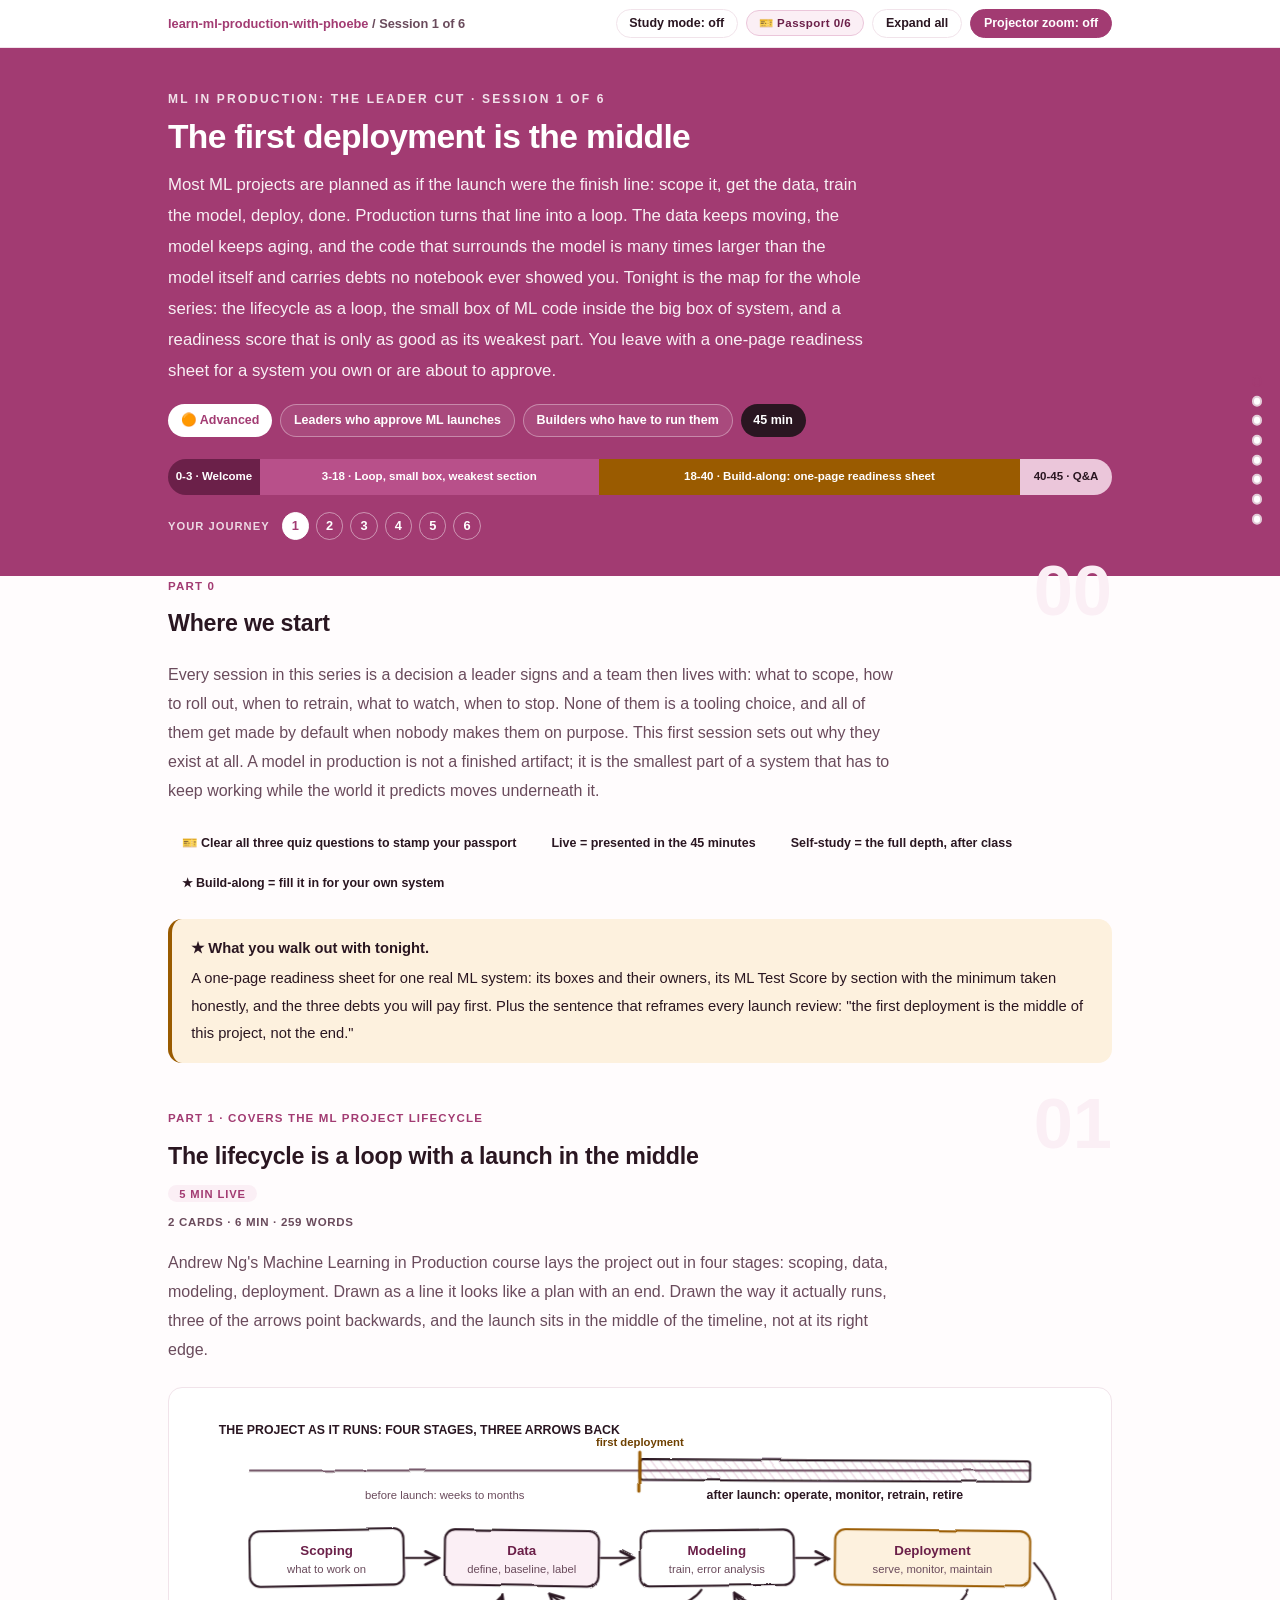
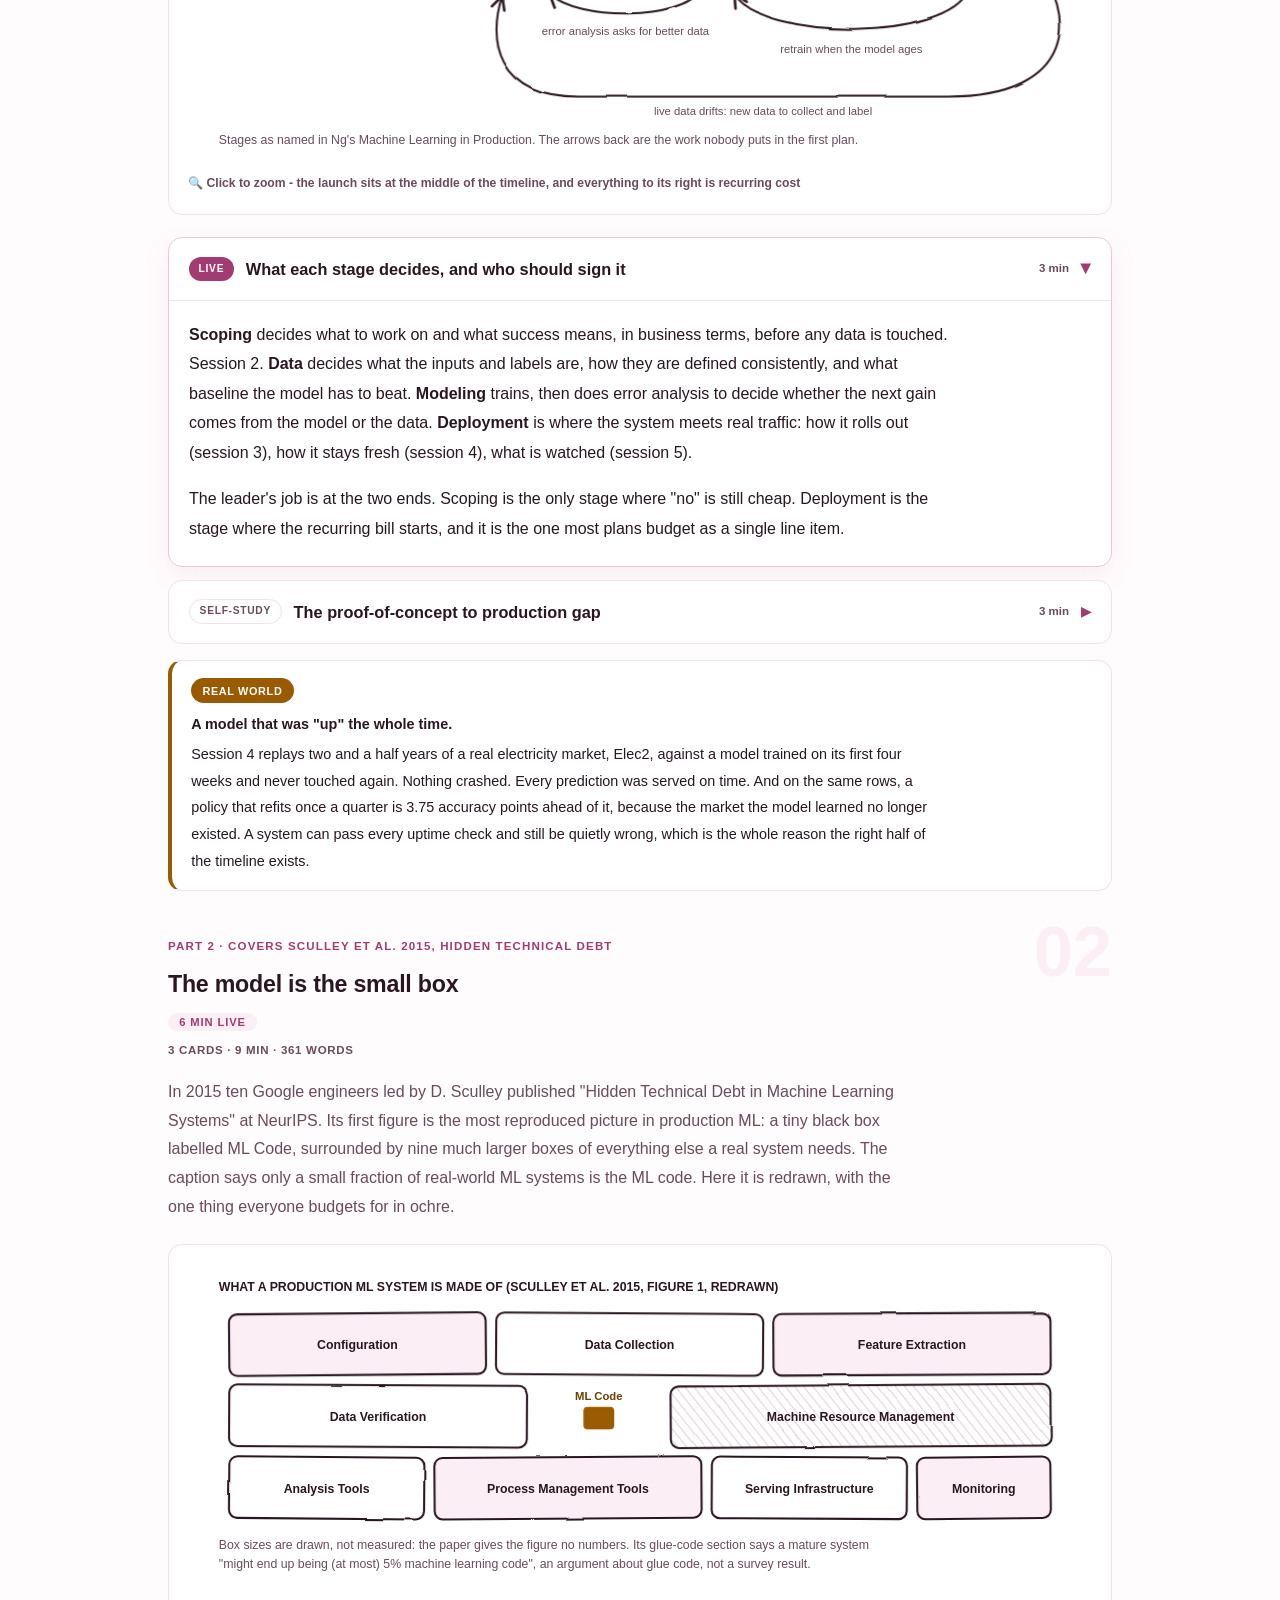
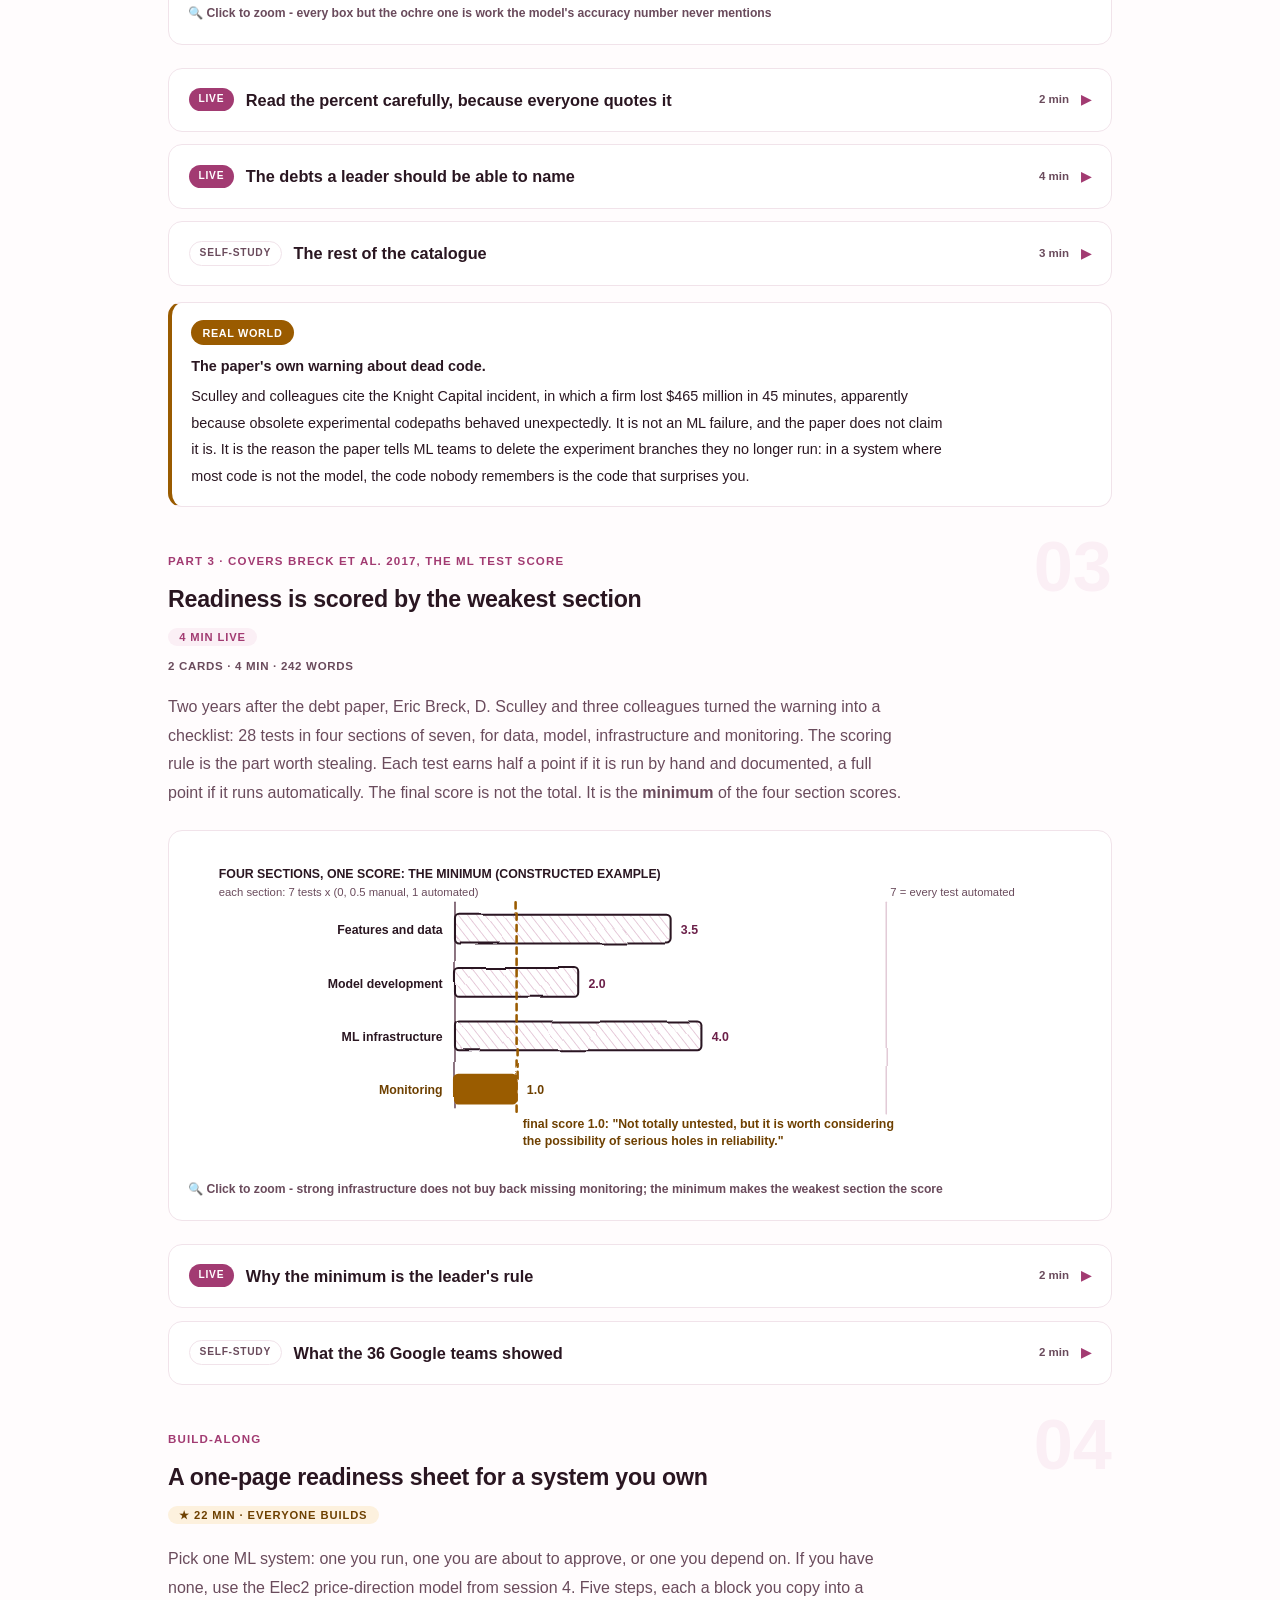
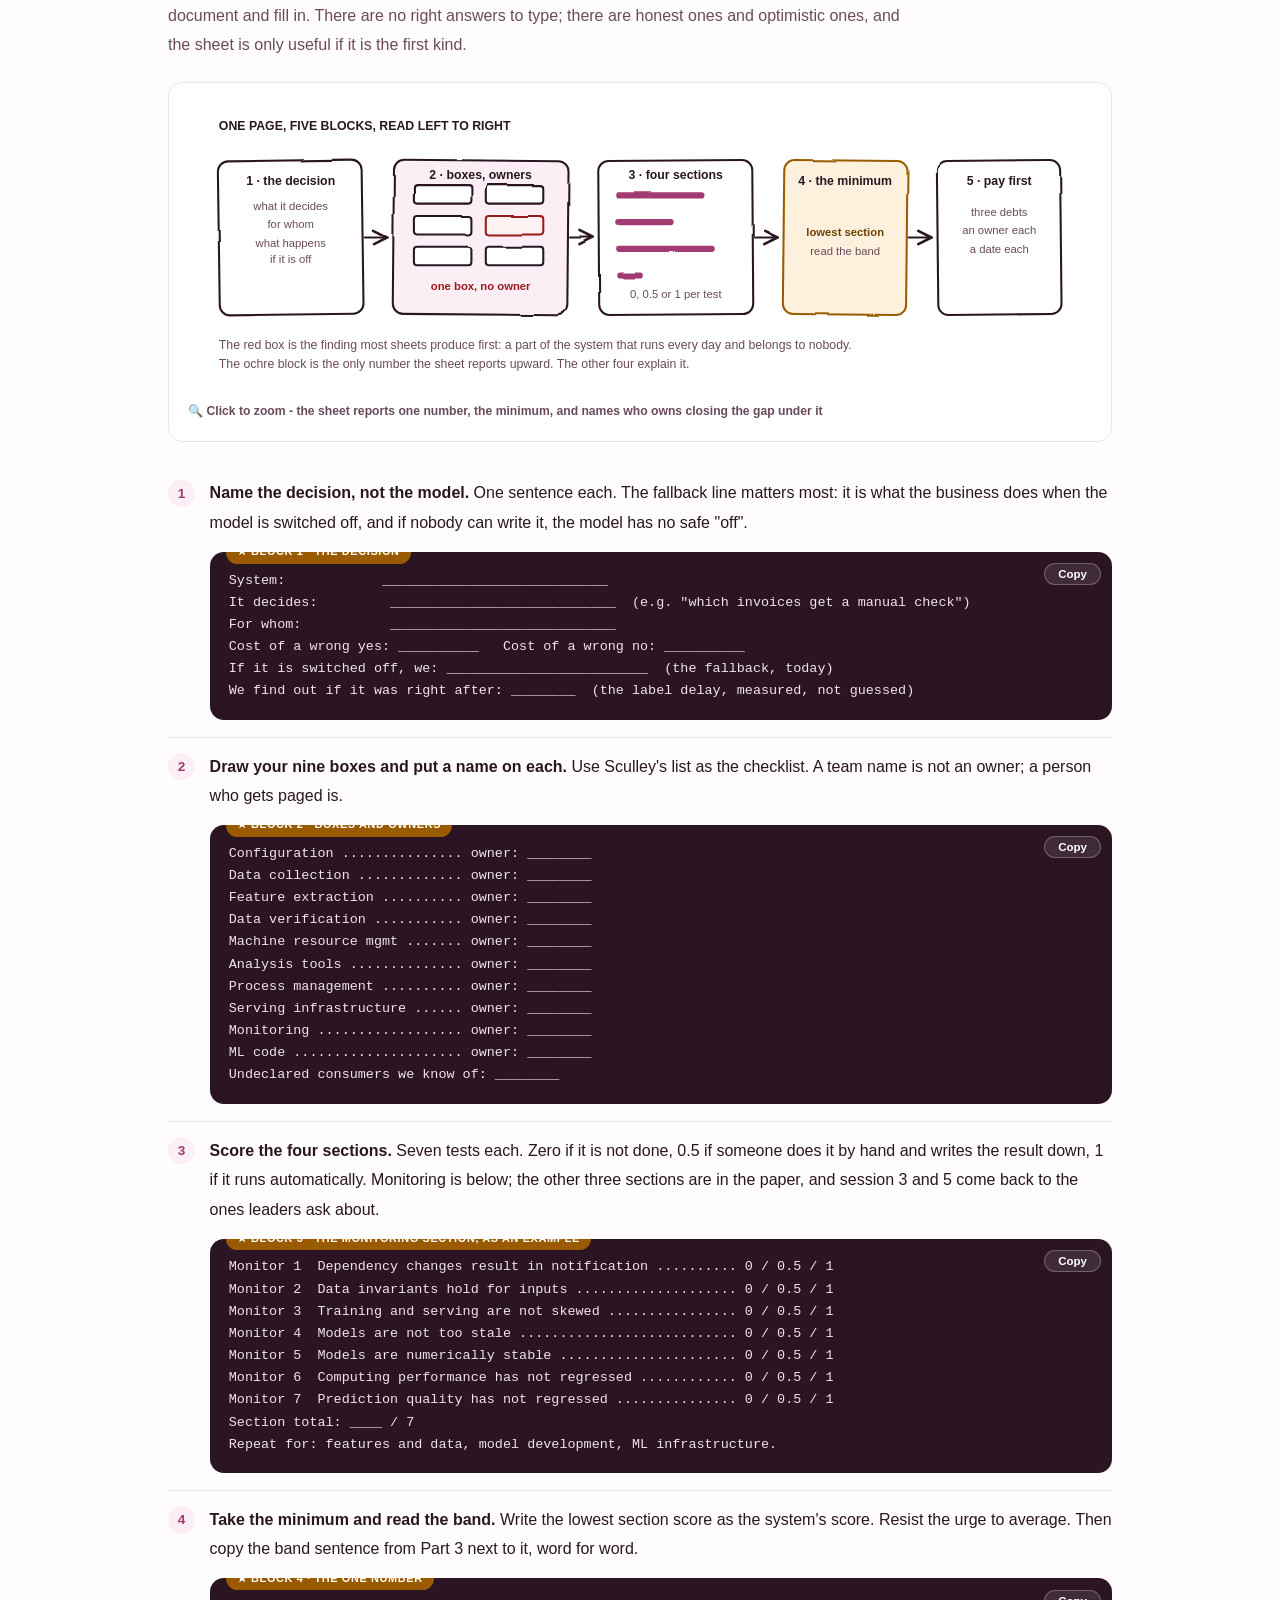
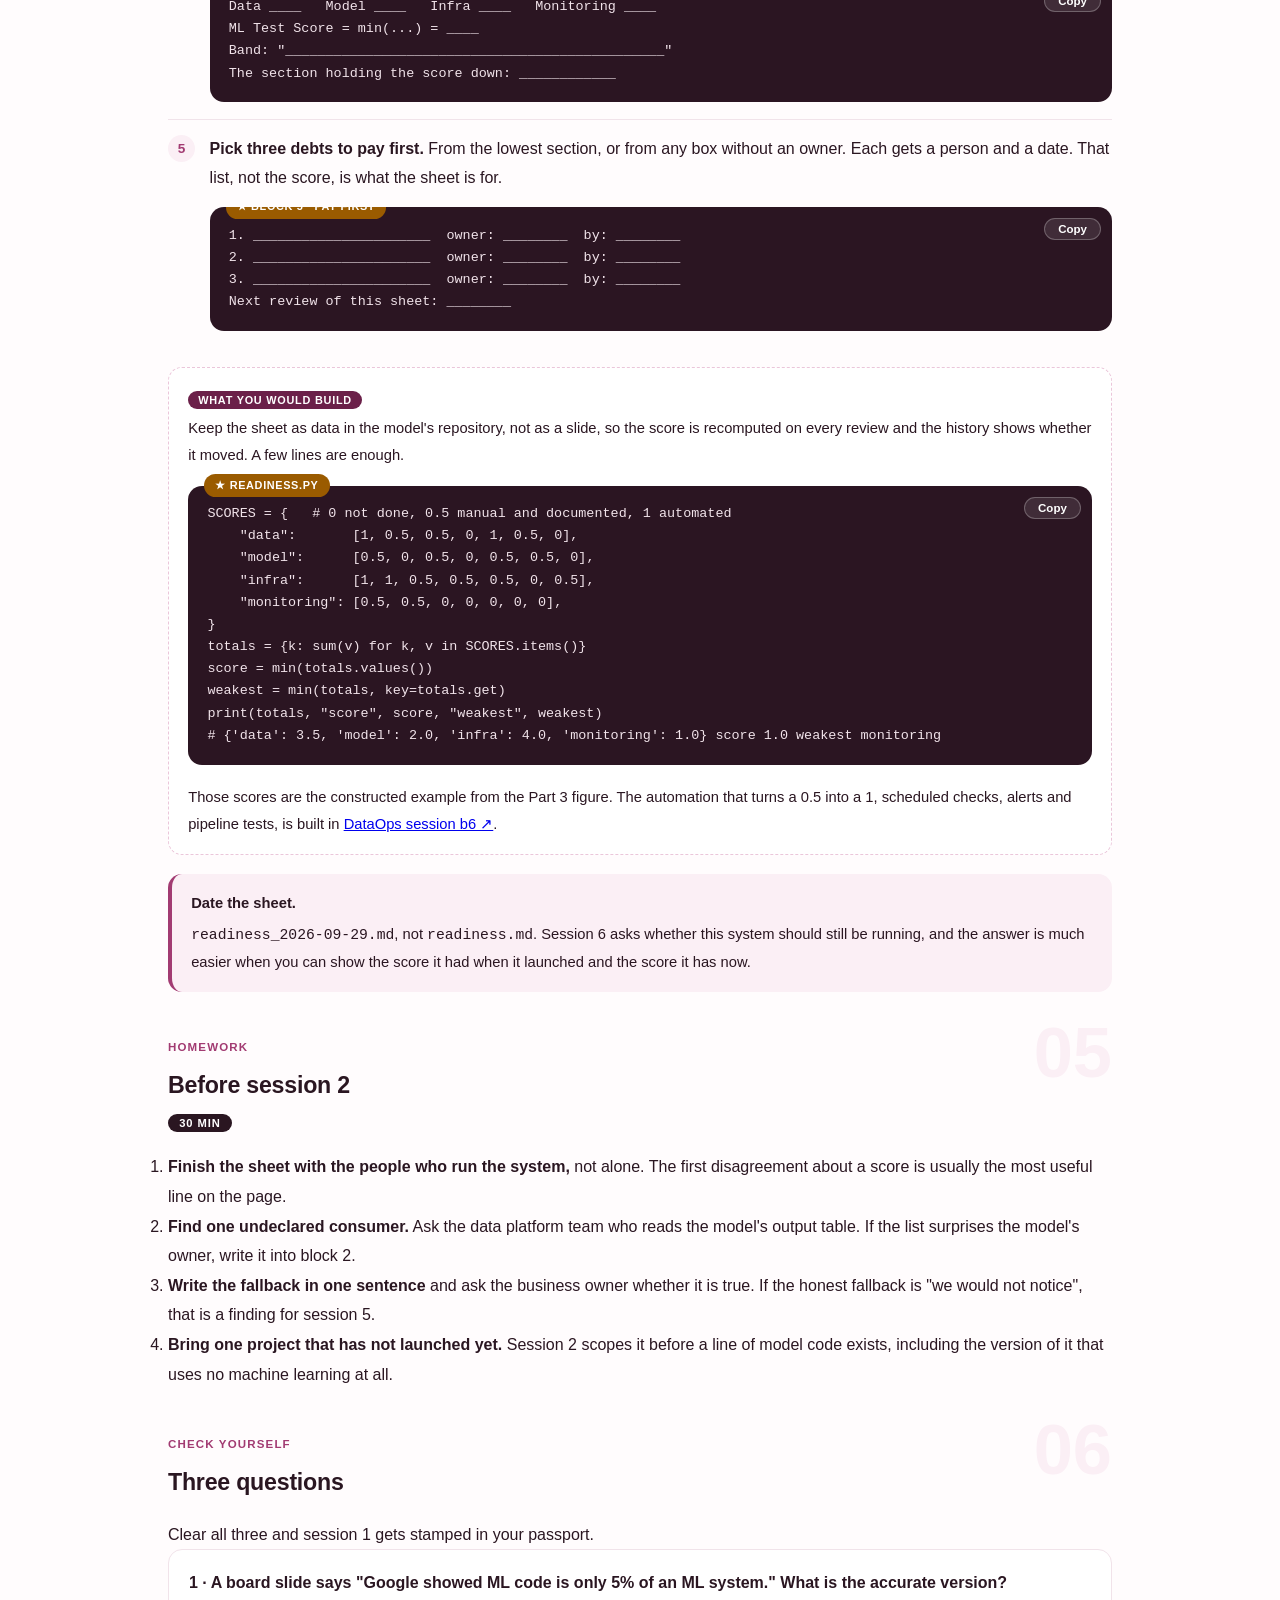
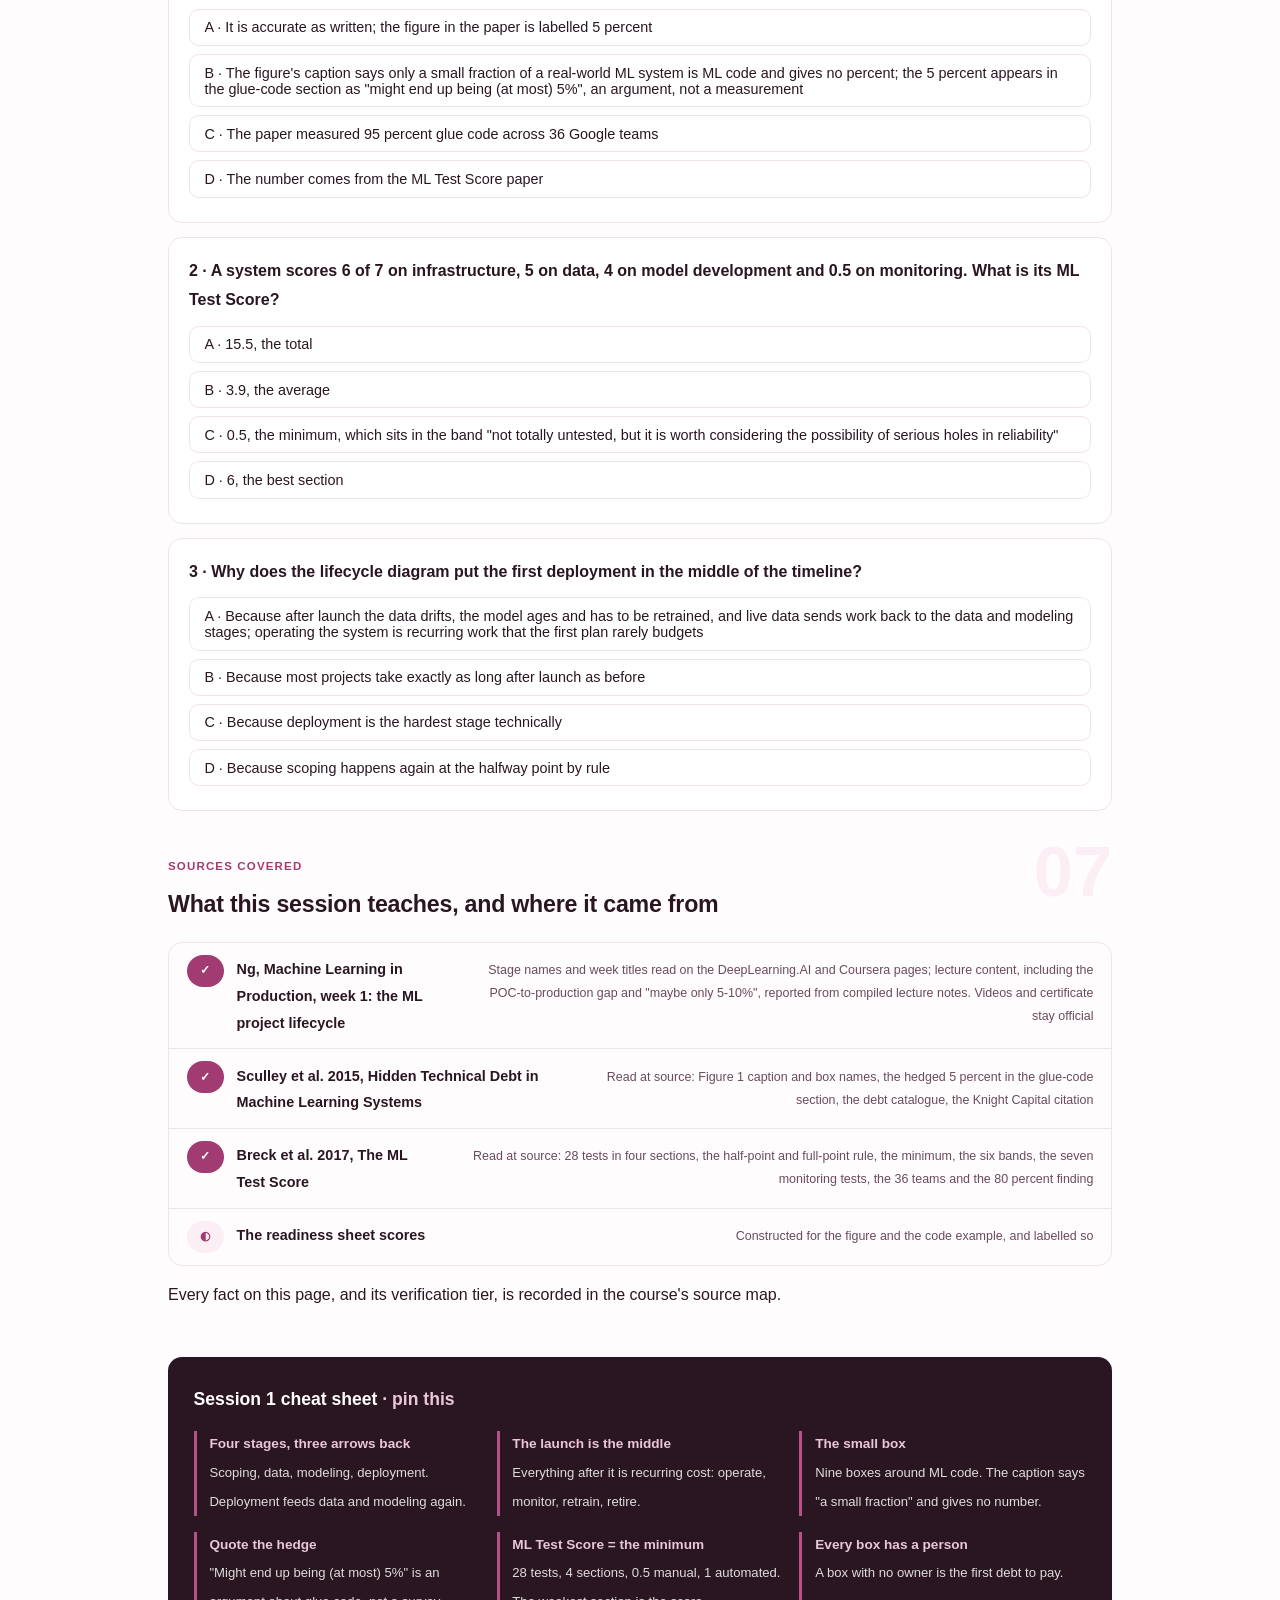
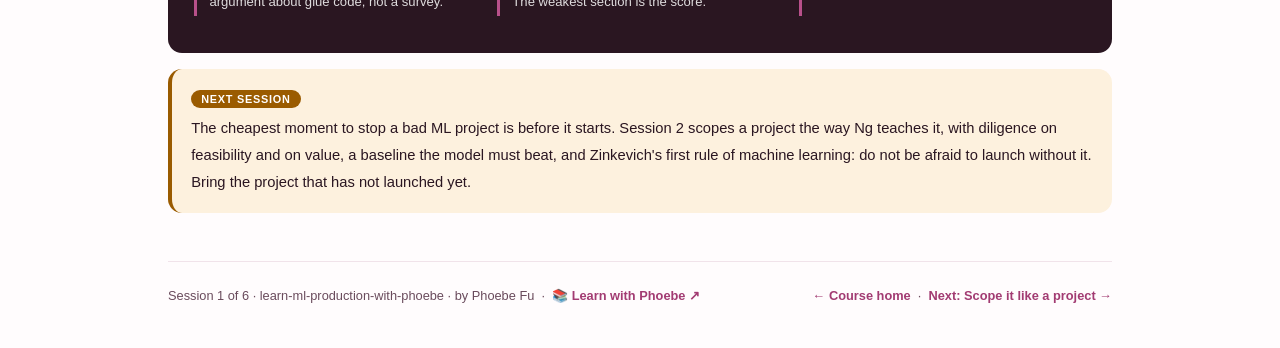
==== courses/01-the-first-deployment-is-the-middle.html @ e7d4f8b8 "ML in Production: The Leader Cut - six sessions and a real retrain-policy bench The decisions of tak" ====
<!DOCTYPE html>
<html lang="en">
<head>
<meta charset="UTF-8">
<meta name="viewport" content="width=device-width, initial-scale=1.0">
<!-- social:start -->
<meta name="description" content="Session 1 of 6. The ML project lifecycle as a loop, the small box of ML code inside a production system, and the ML Test Score that grades readiness by its weakest section. A one-page readiness sheet for a system you own.">
<meta property="og:type" content="article">
<meta property="og:site_name" content="Learn with Phoebe">
<meta property="og:title" content="The first deployment is the middle - learn ml production with phoebe">
<meta property="og:description" content="Session 1 of 6. Shipping the model is where the expensive part starts. The lifecycle loop, the hidden technical debt around the small box, and a readiness score that takes the minimum.">
<meta property="og:url" content="https://phoebefu6.github.io/learn-ml-production-with-phoebe/courses/01-the-first-deployment-is-the-middle.html">
<meta property="og:image" content="https://phoebefu6.github.io/learn-ml-production-with-phoebe/assets/og-cover.png">
<meta property="og:image:width" content="1200">
<meta property="og:image:height" content="630">
<meta name="twitter:card" content="summary_large_image">
<meta name="twitter:title" content="The first deployment is the middle - learn ml production with phoebe">
<meta name="twitter:description" content="Session 1 of 6. The lifecycle loop, the small box, and readiness scored by the weakest section.">
<meta name="twitter:image" content="https://phoebefu6.github.io/learn-ml-production-with-phoebe/assets/og-cover.png">
<!-- social:end -->
<title>Session 1 · The first deployment is the middle - learn ml production with phoebe</title>
<link rel="stylesheet" href="../assets/style.css?v=3">
</head>
<body>

<div class="toolbar">
  <div class="wrap">
    <span class="crumb"><a href="../index.html">learn-ml-production-with-phoebe</a> / Session 1 of 6</span>
    <button class="btn" id="toggle-all" type="button">Expand all</button>
    <button class="btn primary" id="zoom-toggle" type="button">Projector zoom: off</button>
  </div>
</div>

<header class="masthead">
  <div class="wrap">
    <div class="eyebrow">ML in Production: The Leader Cut · Session 1 of 6</div>
    <h1>The first deployment is <span class="accent">the middle</span></h1>
    <p class="sub">Most ML projects are planned as if the launch were the finish line: scope it, get the data, train the model, deploy, done. Production turns that line into a loop. The data keeps moving, the model keeps aging, and the code that surrounds the model is many times larger than the model itself and carries debts no notebook ever showed you. Tonight is the map for the whole series: the lifecycle as a loop, the small box of ML code inside the big box of system, and a readiness score that is only as good as its weakest part. You leave with a one-page readiness sheet for a system you own or are about to approve.</p>
    <div class="chip-row">
      <span class="chip level">🟠 Advanced</span>
      <span class="chip audience">Leaders who approve ML launches</span>
      <span class="chip audience">Builders who have to run them</span>
      <span class="chip time">45 min</span>
    </div>
    <div class="agenda">
      <span class="a1" style="flex:1">0-3 · Welcome</span>
      <span class="a2" style="flex:4">3-18 · Loop, small box, weakest section</span>
      <span class="a3" style="flex:5">18-40 · Build-along: one-page readiness sheet</span>
      <span class="a4" style="flex:1">40-45 · Q&amp;A</span>
    </div>
  </div>
</header>

<main class="wrap">

  <section class="section" id="intro">
    <div class="section-kicker">
      <span class="klabel">Part 0</span>
      <h2>Where we start</h2>
    </div>
    <p class="lede">Every session in this series is a decision a leader signs and a team then lives with: what to scope, how to roll out, when to retrain, what to watch, when to stop. None of them is a tooling choice, and all of them get made by default when nobody makes them on purpose. This first session sets out why they exist at all. A model in production is not a finished artifact; it is the smallest part of a system that has to keep working while the world it predicts moves underneath it.</p>

    <div class="legend">
      <span class="pill">🎫 Clear all three quiz questions to stamp your passport</span>
      <span class="pill">Live = presented in the 45 minutes</span>
      <span class="pill">Self-study = the full depth, after class</span>
      <span class="pill">★ Build-along = fill it in for your own system</span>
    </div>

    <div class="callout win">
      <p><strong>★ What you walk out with tonight.</strong> A one-page readiness sheet for one real ML system: its boxes and their owners, its ML Test Score by section with the minimum taken honestly, and the three debts you will pay first. Plus the sentence that reframes every launch review: "the first deployment is the middle of this project, not the end."</p>
    </div>
  </section>

  <section class="section" id="part-1">
    <div class="section-kicker">
      <span class="klabel">Part 1 · covers the ML project lifecycle</span>
      <h2>The lifecycle is a loop with a launch in the middle</h2>
      <span class="tag concept">5 min live</span>
    </div>
    <p class="lede">Andrew Ng's Machine Learning in Production course lays the project out in four stages: scoping, data, modeling, deployment. Drawn as a line it looks like a plan with an end. Drawn the way it actually runs, three of the arrows point backwards, and the launch sits in the middle of the timeline, not at its right edge.</p>

    <figure class="zoomable">
      <svg viewBox="0 0 880 346" xmlns="http://www.w3.org/2000/svg" role="img" aria-label="The four lifecycle stages, scoping, data, modeling and deployment, in a row with forward arrows. Three arrows loop backwards: modeling back to data when error analysis asks for more or better data, deployment back to data when the live data drifts, deployment back to modeling when the model has to be retrained. Above, a timeline with the first deployment marked in the middle and the hatched stretch after it labelled operate, monitor, retrain, retire.">
        <defs>
          <filter id="s1aSk" x="-3%" y="-3%" width="106%" height="106%"><feTurbulence type="fractalNoise" baseFrequency="0.02" numOctaves="2" seed="11" result="n"/><feDisplacementMap in="SourceGraphic" in2="n" scale="2.4" xChannelSelector="R" yChannelSelector="G"/></filter>
          <pattern id="s1aHc" patternUnits="userSpaceOnUse" width="7" height="7" patternTransform="rotate(-38)"><line x1="0" y1="0" x2="0" y2="7" stroke="#A23B72" stroke-width="1" opacity=".5"/></pattern>
          <marker id="s1aAr" viewBox="0 0 10 10" refX="9" refY="5" markerWidth="8" markerHeight="8" orient="auto"><path d="M1 1 L9 5 L1 9" fill="none" stroke="#2A1621" stroke-width="1.6" stroke-linecap="round"/></marker>
        </defs>
        <style>
          .s1aH { font: 800 12px Inter, sans-serif; fill: #2A1621; }
          .s1aL { font: 600 12px Inter, sans-serif; fill: #2A1621; }
          .s1aS { font: 400 11px Inter, sans-serif; fill: #6A4B5C; }
          .s1aB { font: 800 11px Inter, sans-serif; fill: #6E4000; }
          .s1aV { font: 800 13px Inter, sans-serif; fill: #6B2049; }
          .s1aN { font: 400 12px Inter, sans-serif; fill: #6A4B5C; }
        </style>

        <text class="s1aH" x="30" y="26">THE PROJECT AS IT RUNS: FOUR STAGES, THREE ARROWS BACK</text>

        <g filter="url(#s1aSk)" fill="none" stroke="#2A1621" stroke-width="2" stroke-linecap="round" stroke-linejoin="round">
          <!-- timeline -->
          <path d="M60 62 L820 62" stroke="#6A4B5C"/>
          <rect x="440" y="52" width="380" height="20" rx="3" transform="rotate(0.3 630 62)" fill="url(#s1aHc)"/>
          <path d="M440 44 L440 82" stroke="#9A5B00" stroke-width="3"/>
          <!-- stages -->
          <rect x="60" y="120" width="150" height="54" rx="10" transform="rotate(-1 135 147)" fill="#FFFFFF"/>
          <rect x="250" y="120" width="150" height="54" rx="10" transform="rotate(0.8 325 147)" fill="#FBEFF5"/>
          <rect x="440" y="120" width="150" height="54" rx="10" transform="rotate(-0.6 515 147)" fill="#FFFFFF"/>
          <rect x="630" y="120" width="190" height="54" rx="10" transform="rotate(0.7 725 147)" fill="#FDF1DE" stroke="#9A5B00"/>
          <!-- forward -->
          <path d="M212 147 L244 147" marker-end="url(#s1aAr)"/>
          <path d="M402 147 L434 147" marker-end="url(#s1aAr)"/>
          <path d="M592 147 L624 147" marker-end="url(#s1aAr)"/>
          <!-- back loops -->
          <path d="M500 178 C480 208 380 208 352 182" marker-end="url(#s1aAr)"/>
          <path d="M760 178 C740 228 560 228 532 182" marker-end="url(#s1aAr)"/>
          <path d="M824 152 C866 200 866 282 740 282 L380 282 C300 282 292 226 306 184" marker-end="url(#s1aAr)"/>
        </g>

        <text class="s1aB" x="440" y="38" text-anchor="middle">first deployment</text>
        <text class="s1aS" x="250" y="90" text-anchor="middle">before launch: weeks to months</text>
        <text class="s1aL" x="630" y="90" text-anchor="middle">after launch: operate, monitor, retrain, retire</text>

        <text class="s1aV" x="135" y="144" text-anchor="middle">Scoping</text>
        <text class="s1aS" x="135" y="162" text-anchor="middle">what to work on</text>
        <text class="s1aV" x="325" y="144" text-anchor="middle">Data</text>
        <text class="s1aS" x="325" y="162" text-anchor="middle">define, baseline, label</text>
        <text class="s1aV" x="515" y="144" text-anchor="middle">Modeling</text>
        <text class="s1aS" x="515" y="162" text-anchor="middle">train, error analysis</text>
        <text class="s1aV" x="725" y="144" text-anchor="middle">Deployment</text>
        <text class="s1aS" x="725" y="162" text-anchor="middle">serve, monitor, maintain</text>

        <text class="s1aS" x="426" y="222" text-anchor="middle">error analysis asks for better data</text>
        <text class="s1aS" x="646" y="240" text-anchor="middle">retrain when the model ages</text>
        <text class="s1aS" x="560" y="300" text-anchor="middle">live data drifts: new data to collect and label</text>

        <text class="s1aN" x="30" y="328">Stages as named in Ng's Machine Learning in Production. The arrows back are the work nobody puts in the first plan.</text>
      </svg>
      <figcaption>🔍 Click to zoom - the launch sits at the middle of the timeline, and everything to its right is recurring cost</figcaption>
    </figure>

    <details class="card" open>
      <summary><span class="mode live">Live</span>What each stage decides, and who should sign it<span class="mini">3 min</span><span class="caret">▶</span></summary>
      <div class="body">
        <p><strong>Scoping</strong> decides what to work on and what success means, in business terms, before any data is touched. Session 2. <strong>Data</strong> decides what the inputs and labels are, how they are defined consistently, and what baseline the model has to beat. <strong>Modeling</strong> trains, then does error analysis to decide whether the next gain comes from the model or the data. <strong>Deployment</strong> is where the system meets real traffic: how it rolls out (session 3), how it stays fresh (session 4), what is watched (session 5).</p>
        <p>The leader's job is at the two ends. Scoping is the only stage where "no" is still cheap. Deployment is the stage where the recurring bill starts, and it is the one most plans budget as a single line item.</p>
      </div>
    </details>

    <details class="card">
      <summary><span class="mode self">Self-study</span>The proof-of-concept to production gap<span class="mini">3 min</span><span class="caret">▶</span></summary>
      <div class="body">
        <p>Ng's lectures name the distance between "it works in the notebook" and "it works for customers" the proof of concept to production gap (reported, from compiled lecture notes; the official notes sit behind the course login). The same lectures say that in many projects maybe only 5 to 10 percent of the work is the machine learning code itself. Treat that as a practitioner's estimate, not a measurement: it is a different figure from the one in Part 2, and neither paper nor lecture measured it.</p>
        <p>What closes the gap is not a better model. It is the work the next five sessions are about: a scoped problem with a baseline, a rollout that can be reversed, a retrain policy somebody chose, monitoring wired to actions, and a standing willingness to switch it off.</p>
      </div>
    </details>

    <div class="callout example">
      <span class="ex-pill">Real world</span>
      <p><strong>A model that was "up" the whole time.</strong> Session 4 replays two and a half years of a real electricity market, Elec2, against a model trained on its first four weeks and never touched again. Nothing crashed. Every prediction was served on time. And on the same rows, a policy that refits once a quarter is 3.75 accuracy points ahead of it, because the market the model learned no longer existed. A system can pass every uptime check and still be quietly wrong, which is the whole reason the right half of the timeline exists.</p>
    </div>
  </section>

  <section class="section" id="part-2">
    <div class="section-kicker">
      <span class="klabel">Part 2 · covers Sculley et al. 2015, hidden technical debt</span>
      <h2>The model is the small box</h2>
      <span class="tag concept">6 min live</span>
    </div>
    <p class="lede">In 2015 ten Google engineers led by D. Sculley published "Hidden Technical Debt in Machine Learning Systems" at NeurIPS. Its first figure is the most reproduced picture in production ML: a tiny black box labelled ML Code, surrounded by nine much larger boxes of everything else a real system needs. The caption says only a small fraction of real-world ML systems is the ML code. Here it is redrawn, with the one thing everyone budgets for in ochre.</p>

    <figure class="zoomable">
      <svg viewBox="0 0 880 320" xmlns="http://www.w3.org/2000/svg" role="img" aria-label="Sculley et al. 2015 Figure 1 redrawn: nine large boxes, configuration, data collection, feature extraction, data verification, machine resource management, analysis tools, process management tools, serving infrastructure and monitoring, surround one tiny box labelled ML code.">
        <defs>
          <filter id="s1bSk" x="-3%" y="-3%" width="106%" height="106%"><feTurbulence type="fractalNoise" baseFrequency="0.02" numOctaves="2" seed="17" result="n"/><feDisplacementMap in="SourceGraphic" in2="n" scale="2.4" xChannelSelector="R" yChannelSelector="G"/></filter>
          <pattern id="s1bHc" patternUnits="userSpaceOnUse" width="7" height="7" patternTransform="rotate(-38)"><line x1="0" y1="0" x2="0" y2="7" stroke="#A23B72" stroke-width="1" opacity=".5"/></pattern>
        </defs>
        <style>
          .s1bH { font: 800 12px Inter, sans-serif; fill: #2A1621; }
          .s1bL { font: 600 12px Inter, sans-serif; fill: #2A1621; }
          .s1bS { font: 400 11px Inter, sans-serif; fill: #6A4B5C; }
          .s1bB { font: 800 11px Inter, sans-serif; fill: #6E4000; }
          .s1bN { font: 400 12px Inter, sans-serif; fill: #6A4B5C; }
        </style>

        <text class="s1bH" x="30" y="26">WHAT A PRODUCTION ML SYSTEM IS MADE OF (SCULLEY ET AL. 2015, FIGURE 1, REDRAWN)</text>

        <g filter="url(#s1bSk)" fill="none" stroke="#2A1621" stroke-width="2" stroke-linecap="round" stroke-linejoin="round">
          <rect x="40" y="48" width="250" height="60" rx="8" transform="rotate(-0.5 165 78)" fill="#FBEFF5"/>
          <rect x="300" y="48" width="260" height="60" rx="8" transform="rotate(0.4 430 78)" fill="#FFFFFF"/>
          <rect x="570" y="48" width="270" height="60" rx="8" transform="rotate(-0.3 705 78)" fill="#FBEFF5"/>
          <rect x="40" y="118" width="290" height="60" rx="8" transform="rotate(0.3 185 148)" fill="#FFFFFF"/>
          <rect x="386" y="140" width="28" height="20" rx="3" fill="#9A5B00" stroke="#9A5B00"/>
          <rect x="470" y="118" width="370" height="60" rx="8" transform="rotate(-0.4 655 148)" fill="url(#s1bHc)"/>
          <rect x="40" y="188" width="190" height="60" rx="8" transform="rotate(0.5 135 218)" fill="#FFFFFF"/>
          <rect x="240" y="188" width="260" height="60" rx="8" transform="rotate(-0.4 370 218)" fill="#FBEFF5"/>
          <rect x="510" y="188" width="190" height="60" rx="8" transform="rotate(0.3 605 218)" fill="#FFFFFF"/>
          <rect x="710" y="188" width="130" height="60" rx="8" transform="rotate(-0.6 775 218)" fill="#FBEFF5"/>
        </g>

        <text class="s1bL" x="165" y="83" text-anchor="middle">Configuration</text>
        <text class="s1bL" x="430" y="83" text-anchor="middle">Data Collection</text>
        <text class="s1bL" x="705" y="83" text-anchor="middle">Feature Extraction</text>
        <text class="s1bL" x="185" y="153" text-anchor="middle">Data Verification</text>
        <text class="s1bB" x="400" y="132" text-anchor="middle">ML Code</text>
        <text class="s1bL" x="655" y="153" text-anchor="middle">Machine Resource Management</text>
        <text class="s1bL" x="135" y="223" text-anchor="middle">Analysis Tools</text>
        <text class="s1bL" x="370" y="223" text-anchor="middle">Process Management Tools</text>
        <text class="s1bL" x="605" y="223" text-anchor="middle">Serving Infrastructure</text>
        <text class="s1bL" x="775" y="223" text-anchor="middle">Monitoring</text>

        <text class="s1bN" x="30" y="278">Box sizes are drawn, not measured: the paper gives the figure no numbers. Its glue-code section says a mature system</text>
        <text class="s1bN" x="30" y="296">"might end up being (at most) 5% machine learning code", an argument about glue code, not a survey result.</text>
      </svg>
      <figcaption>🔍 Click to zoom - every box but the ochre one is work the model's accuracy number never mentions</figcaption>
    </figure>

    <details class="card">
      <summary><span class="mode live">Live</span>Read the percent carefully, because everyone quotes it<span class="mini">2 min</span><span class="caret">▶</span></summary>
      <div class="body">
        <p>The figure is often retold as "ML code is 5 percent of an ML system". The figure itself carries no percent. The number appears later, in the section on glue code, hedged: a mature system "might end up being (at most) 5% machine learning code and (at least) 95% glue code", written as an argument for building native solutions rather than wrapping general-purpose packages. Ng's lectures offer "maybe only 5-10%" as a separate estimate. Quote either with its hedge and its author, or quote the caption, which is the claim the paper actually makes: a small fraction.</p>
      </div>
    </details>

    <details class="card">
      <summary><span class="mode live">Live</span>The debts a leader should be able to name<span class="mini">4 min</span><span class="caret">▶</span></summary>
      <div class="body">
        <p>The paper's catalogue is long. Six of its debts show up in almost every production review, and each one is a decision, not a code smell.</p>
        <table class="clean">
          <tr><th>Debt</th><th>What it means</th><th>The decision it forces</th></tr>
          <tr><td>Entanglement, CACE</td><td>"Changing Anything Changes Everything": no input's effect is independent of the others</td><td>Every change, even one feature, is re-validated as a new model</td></tr>
          <tr><td>Undeclared consumers</td><td>Other systems silently use the model's output as their input</td><td>Who is allowed to read the output, and who is told when it changes</td></tr>
          <tr><td>Unstable data dependencies</td><td>An input signal changes behaviour over time, often owned by another team</td><td>Version the signals you depend on; give each an owner</td></tr>
          <tr><td>Feedback loops</td><td>The model influences the data it will later be trained on, directly or through the world</td><td>Session 5: what you hold out so the model cannot grade itself</td></tr>
          <tr><td>Glue code, pipeline jungles</td><td>Most of the code moves data in and out; joins and scrapes pile up</td><td>Budget the plumbing as the product, not overhead</td></tr>
          <tr><td>Changes in the external world</td><td>Fixed thresholds go stale; the world moves under the model</td><td>Sessions 4 and 5: retrain policy and monitoring you will act on</td></tr>
        </table>
      </div>
    </details>

    <details class="card">
      <summary><span class="mode self">Self-study</span>The rest of the catalogue<span class="mini">3 min</span><span class="caret">▶</span></summary>
      <div class="body">
        <p>Correction cascades (a model patched on top of another model, until improving the first breaks the second: the paper calls it an improvement deadlock). Underutilized data dependencies (legacy, bundled, epsilon and correlated features that add little and break often; the paper suggests leave-one-feature-out evaluations to find them). Dead experimental codepaths. Abstraction debt. Configuration debt ("the number of lines of configuration can far exceed the number of lines of the traditional code"). And four debts outside the code: data testing, reproducibility, process management and cultural debt.</p>
      </div>
    </details>

    <div class="callout example">
      <span class="ex-pill">Real world</span>
      <p><strong>The paper's own warning about dead code.</strong> Sculley and colleagues cite the Knight Capital incident, in which a firm lost $465 million in 45 minutes, apparently because obsolete experimental codepaths behaved unexpectedly. It is not an ML failure, and the paper does not claim it is. It is the reason the paper tells ML teams to delete the experiment branches they no longer run: in a system where most code is not the model, the code nobody remembers is the code that surprises you.</p>
    </div>
  </section>

  <section class="section" id="part-3">
    <div class="section-kicker">
      <span class="klabel">Part 3 · covers Breck et al. 2017, the ML Test Score</span>
      <h2>Readiness is scored by the weakest section</h2>
      <span class="tag concept">4 min live</span>
    </div>
    <p class="lede">Two years after the debt paper, Eric Breck, D. Sculley and three colleagues turned the warning into a checklist: 28 tests in four sections of seven, for data, model, infrastructure and monitoring. The scoring rule is the part worth stealing. Each test earns half a point if it is run by hand and documented, a full point if it runs automatically. The final score is not the total. It is the <strong>minimum</strong> of the four section scores.</p>

    <figure class="zoomable">
      <svg viewBox="0 0 880 310" xmlns="http://www.w3.org/2000/svg" role="img" aria-label="A constructed example of four ML Test Score section totals out of 7: data 3.5, model 2.0, infrastructure 4.0, monitoring 1.0. A dashed line at 1.0 marks the final score, the minimum, which falls in the band not totally untested, but serious holes in reliability are possible.">
        <defs>
          <filter id="s1cSk" x="-3%" y="-3%" width="106%" height="106%"><feTurbulence type="fractalNoise" baseFrequency="0.02" numOctaves="2" seed="23" result="n"/><feDisplacementMap in="SourceGraphic" in2="n" scale="2.4" xChannelSelector="R" yChannelSelector="G"/></filter>
          <pattern id="s1cHc" patternUnits="userSpaceOnUse" width="7" height="7" patternTransform="rotate(-38)"><line x1="0" y1="0" x2="0" y2="7" stroke="#A23B72" stroke-width="1" opacity=".5"/></pattern>
        </defs>
        <style>
          .s1cH { font: 800 12px Inter, sans-serif; fill: #2A1621; }
          .s1cL { font: 600 12px Inter, sans-serif; fill: #2A1621; }
          .s1cS { font: 400 11px Inter, sans-serif; fill: #6A4B5C; }
          .s1cB { font: 800 12px Inter, sans-serif; fill: #6E4000; }
          .s1cV { font: 800 12px Inter, sans-serif; fill: #6B2049; }
          .s1cN { font: 400 12px Inter, sans-serif; fill: #6A4B5C; }
        </style>

        <text class="s1cH" x="30" y="26">FOUR SECTIONS, ONE SCORE: THE MINIMUM (CONSTRUCTED EXAMPLE)</text>
        <text class="s1cS" x="30" y="44">each section: 7 tests x (0, 0.5 manual, 1 automated)</text>

        <g filter="url(#s1cSk)" fill="none" stroke="#2A1621" stroke-width="2" stroke-linecap="round" stroke-linejoin="round">
          <path d="M260 50 L260 250" stroke="#6A4B5C" stroke-width="1.5"/>
          <rect x="260" y="62" width="210" height="28" rx="4" fill="url(#s1cHc)"/>
          <rect x="260" y="114" width="120" height="28" rx="4" fill="url(#s1cHc)"/>
          <rect x="260" y="166" width="240" height="28" rx="4" fill="url(#s1cHc)"/>
          <rect x="260" y="218" width="60" height="28" rx="4" fill="#9A5B00" stroke="#9A5B00"/>
          <path d="M320 50 L320 256" stroke="#9A5B00" stroke-width="2.5" stroke-dasharray="6 5"/>
          <path d="M680 50 L680 256" stroke="#E2CBD7" stroke-width="1.5"/>
        </g>

        <text class="s1cL" x="248" y="81" text-anchor="end">Features and data</text>
        <text class="s1cL" x="248" y="133" text-anchor="end">Model development</text>
        <text class="s1cL" x="248" y="185" text-anchor="end">ML infrastructure</text>
        <text class="s1cB" x="248" y="237" text-anchor="end">Monitoring</text>
        <text class="s1cV" x="480" y="81">3.5</text>
        <text class="s1cV" x="390" y="133">2.0</text>
        <text class="s1cV" x="510" y="185">4.0</text>
        <text class="s1cB" x="330" y="237">1.0</text>
        <text class="s1cS" x="684" y="44">7 = every test automated</text>
        <text class="s1cB" x="326" y="270">final score 1.0: "Not totally untested, but it is worth considering</text>
        <text class="s1cB" x="326" y="286">the possibility of serious holes in reliability."</text>
      </svg>
      <figcaption>🔍 Click to zoom - strong infrastructure does not buy back missing monitoring; the minimum makes the weakest section the score</figcaption>
    </figure>

    <details class="card">
      <summary><span class="mode live">Live</span>Why the minimum is the leader's rule<span class="mini">2 min</span><span class="caret">▶</span></summary>
      <div class="body">
        <p>A total would let a team with superb infrastructure and no monitoring report a healthy number. The authors take the minimum because "all four sections are important, and so a system must consider all in order to raise the score". That is a governance rule, not a statistics choice: it tells a team that the next point of readiness can only come from its weakest area, which is exactly where the next unit of effort should go.</p>
        <table class="clean">
          <tr><th>Final score</th><th>What the paper says it means</th></tr>
          <tr><td>0</td><td>More of a research project than a productionized system</td></tr>
          <tr><td>(0, 1]</td><td>Not totally untested, but it is worth considering the possibility of serious holes in reliability</td></tr>
          <tr><td>(1, 2]</td><td>There's been first pass at basic productionization, but additional investment may be needed</td></tr>
          <tr><td>(2, 3]</td><td>Reasonably tested, but it's possible that more of those tests and procedures may be automated</td></tr>
          <tr><td>(3, 5]</td><td>Strong levels of automated testing and monitoring, appropriate for mission-critical systems</td></tr>
          <tr><td>above 5</td><td>Exceptional levels of automated testing and monitoring</td></tr>
        </table>
      </div>
    </details>

    <details class="card">
      <summary><span class="mode self">Self-study</span>What the 36 Google teams showed<span class="mini">2 min</span><span class="caret">▶</span></summary>
      <div class="body">
        <p>The authors met 36 teams across Google. None of the 28 tests was implemented by more than 80 percent of them. The one they single out, "perhaps the most important and least implemented", is monitoring test 3: training and serving are not skewed, meaning the features the model sees live are computed the same way as the features it was trained on. Session 3 comes back to it, because a shadow deployment is the cheapest way to catch that skew before customers do.</p>
      </div>
    </details>
  </section>

  <section class="section" id="demo-1">
    <div class="section-kicker">
      <span class="klabel">Build-along</span>
      <h2>A one-page readiness sheet for a system you own</h2>
      <span class="tag demo">★ 22 min · everyone builds</span>
    </div>
    <p class="lede">Pick one ML system: one you run, one you are about to approve, or one you depend on. If you have none, use the Elec2 price-direction model from session 4. Five steps, each a block you copy into a document and fill in. There are no right answers to type; there are honest ones and optimistic ones, and the sheet is only useful if it is the first kind.</p>

    <figure class="zoomable">
      <svg viewBox="0 0 880 280" xmlns="http://www.w3.org/2000/svg" role="img" aria-label="The readiness sheet as a flow: the decision and its fallback, then the nine boxes each tagged with an owner, one tagged no owner, then four section scores, then the minimum read against the paper's bands, then three debts to pay first.">
        <defs>
          <filter id="s1dSk" x="-3%" y="-3%" width="106%" height="106%"><feTurbulence type="fractalNoise" baseFrequency="0.02" numOctaves="2" seed="29" result="n"/><feDisplacementMap in="SourceGraphic" in2="n" scale="2.4" xChannelSelector="R" yChannelSelector="G"/></filter>
          <marker id="s1dAr" viewBox="0 0 10 10" refX="9" refY="5" markerWidth="8" markerHeight="8" orient="auto"><path d="M1 1 L9 5 L1 9" fill="none" stroke="#2A1621" stroke-width="1.6" stroke-linecap="round"/></marker>
        </defs>
        <style>
          .s1dH { font: 800 12px Inter, sans-serif; fill: #2A1621; }
          .s1dL { font: 600 12px Inter, sans-serif; fill: #2A1621; }
          .s1dS { font: 400 11px Inter, sans-serif; fill: #6A4B5C; }
          .s1dB { font: 800 11px Inter, sans-serif; fill: #6E4000; }
          .s1dR { font: 800 11px Inter, sans-serif; fill: #991B1B; }
          .s1dN { font: 400 12px Inter, sans-serif; fill: #6A4B5C; }
        </style>

        <text class="s1dH" x="30" y="26">ONE PAGE, FIVE BLOCKS, READ LEFT TO RIGHT</text>

        <g filter="url(#s1dSk)" fill="none" stroke="#2A1621" stroke-width="2" stroke-linecap="round" stroke-linejoin="round">
          <rect x="30" y="56" width="140" height="150" rx="10" transform="rotate(-0.8 100 131)" fill="#FFFFFF"/>
          <rect x="200" y="56" width="170" height="150" rx="10" transform="rotate(0.5 285 131)" fill="#FBEFF5"/>
          <rect x="220" y="80" width="56" height="18" rx="3" fill="#FFFFFF"/>
          <rect x="290" y="80" width="56" height="18" rx="3" fill="#FFFFFF"/>
          <rect x="220" y="110" width="56" height="18" rx="3" fill="#FFFFFF"/>
          <rect x="290" y="110" width="56" height="18" rx="3" fill="#FEF2F2" stroke="#991B1B"/>
          <rect x="220" y="140" width="56" height="18" rx="3" fill="#FFFFFF"/>
          <rect x="290" y="140" width="56" height="18" rx="3" fill="#FFFFFF"/>
          <rect x="400" y="56" width="150" height="150" rx="10" transform="rotate(-0.4 475 131)" fill="#FFFFFF"/>
          <path d="M420 90 L500 90 M420 116 L470 116 M420 142 L510 142 M420 168 L440 168" stroke="#A23B72" stroke-width="6"/>
          <rect x="580" y="56" width="120" height="150" rx="10" transform="rotate(0.6 640 131)" fill="#FDF1DE" stroke="#9A5B00"/>
          <rect x="730" y="56" width="120" height="150" rx="10" transform="rotate(-0.6 790 131)" fill="#FFFFFF"/>
          <path d="M172 131 L194 131" marker-end="url(#s1dAr)"/>
          <path d="M372 131 L394 131" marker-end="url(#s1dAr)"/>
          <path d="M552 131 L574 131" marker-end="url(#s1dAr)"/>
          <path d="M702 131 L724 131" marker-end="url(#s1dAr)"/>
        </g>

        <text class="s1dL" x="100" y="80" text-anchor="middle">1 · the decision</text>
        <text class="s1dS" x="100" y="104" text-anchor="middle">what it decides</text>
        <text class="s1dS" x="100" y="122" text-anchor="middle">for whom</text>
        <text class="s1dS" x="100" y="140" text-anchor="middle">what happens</text>
        <text class="s1dS" x="100" y="156" text-anchor="middle">if it is off</text>
        <text class="s1dL" x="285" y="74" text-anchor="middle">2 · boxes, owners</text>
        <text class="s1dR" x="285" y="182" text-anchor="middle">one box, no owner</text>
        <text class="s1dL" x="475" y="74" text-anchor="middle">3 · four sections</text>
        <text class="s1dS" x="475" y="190" text-anchor="middle">0, 0.5 or 1 per test</text>
        <text class="s1dL" x="640" y="80" text-anchor="middle">4 · the minimum</text>
        <text class="s1dB" x="640" y="130" text-anchor="middle">lowest section</text>
        <text class="s1dS" x="640" y="148" text-anchor="middle">read the band</text>
        <text class="s1dL" x="790" y="80" text-anchor="middle">5 · pay first</text>
        <text class="s1dS" x="790" y="110" text-anchor="middle">three debts</text>
        <text class="s1dS" x="790" y="128" text-anchor="middle">an owner each</text>
        <text class="s1dS" x="790" y="146" text-anchor="middle">a date each</text>

        <text class="s1dN" x="30" y="240">The red box is the finding most sheets produce first: a part of the system that runs every day and belongs to nobody.</text>
        <text class="s1dN" x="30" y="258">The ochre block is the only number the sheet reports upward. The other four explain it.</text>
      </svg>
      <figcaption>🔍 Click to zoom - the sheet reports one number, the minimum, and names who owns closing the gap under it</figcaption>
    </figure>

    <div class="steps">
      <div class="step">
        <p><strong>Name the decision, not the model.</strong> One sentence each. The fallback line matters most: it is what the business does when the model is switched off, and if nobody can write it, the model has no safe "off".</p>
        <div class="prompt-box good"><span class="label">★ Block 1 · the decision</span>System:            ____________________________
It decides:         ____________________________  (e.g. "which invoices get a manual check")
For whom:           ____________________________
Cost of a wrong yes: __________   Cost of a wrong no: __________
If it is switched off, we: _________________________  (the fallback, today)
We find out if it was right after: ________  (the label delay, measured, not guessed)</div>
      </div>
      <div class="step">
        <p><strong>Draw your nine boxes and put a name on each.</strong> Use Sculley's list as the checklist. A team name is not an owner; a person who gets paged is.</p>
        <div class="prompt-box good"><span class="label">★ Block 2 · boxes and owners</span>Configuration ............... owner: ________
Data collection ............. owner: ________
Feature extraction .......... owner: ________
Data verification ........... owner: ________
Machine resource mgmt ....... owner: ________
Analysis tools .............. owner: ________
Process management .......... owner: ________
Serving infrastructure ...... owner: ________
Monitoring .................. owner: ________
ML code ..................... owner: ________
Undeclared consumers we know of: ________</div>
      </div>
      <div class="step">
        <p><strong>Score the four sections.</strong> Seven tests each. Zero if it is not done, 0.5 if someone does it by hand and writes the result down, 1 if it runs automatically. Monitoring is below; the other three sections are in the paper, and session 3 and 5 come back to the ones leaders ask about.</p>
        <div class="prompt-box good"><span class="label">★ Block 3 · the monitoring section, as an example</span>Monitor 1  Dependency changes result in notification .......... 0 / 0.5 / 1
Monitor 2  Data invariants hold for inputs .................... 0 / 0.5 / 1
Monitor 3  Training and serving are not skewed ................ 0 / 0.5 / 1
Monitor 4  Models are not too stale ........................... 0 / 0.5 / 1
Monitor 5  Models are numerically stable ...................... 0 / 0.5 / 1
Monitor 6  Computing performance has not regressed ............ 0 / 0.5 / 1
Monitor 7  Prediction quality has not regressed ............... 0 / 0.5 / 1
Section total: ____ / 7
Repeat for: features and data, model development, ML infrastructure.</div>
      </div>
      <div class="step">
        <p><strong>Take the minimum and read the band.</strong> Write the lowest section score as the system's score. Resist the urge to average. Then copy the band sentence from Part 3 next to it, word for word.</p>
        <div class="prompt-box good"><span class="label">★ Block 4 · the one number</span>Data ____   Model ____   Infra ____   Monitoring ____
ML Test Score = min(...) = ____
Band: "_______________________________________________"
The section holding the score down: ____________</div>
      </div>
      <div class="step">
        <p><strong>Pick three debts to pay first.</strong> From the lowest section, or from any box without an owner. Each gets a person and a date. That list, not the score, is what the sheet is for.</p>
        <div class="prompt-box good"><span class="label">★ Block 5 · pay first</span>1. ______________________  owner: ________  by: ________
2. ______________________  owner: ________  by: ________
3. ______________________  owner: ________  by: ________
Next review of this sheet: ________</div>
      </div>
    </div>

    <div class="wyb">
      <span class="wyb-pill">What you would build</span>
      <p>Keep the sheet as data in the model's repository, not as a slide, so the score is recomputed on every review and the history shows whether it moved. A few lines are enough.</p>
      <div class="prompt-box good"><span class="label">★ readiness.py</span>SCORES = {   # 0 not done, 0.5 manual and documented, 1 automated
    "data":       [1, 0.5, 0.5, 0, 1, 0.5, 0],
    "model":      [0.5, 0, 0.5, 0, 0.5, 0.5, 0],
    "infra":      [1, 1, 0.5, 0.5, 0.5, 0, 0.5],
    "monitoring": [0.5, 0.5, 0, 0, 0, 0, 0],
}
totals = {k: sum(v) for k, v in SCORES.items()}
score = min(totals.values())
weakest = min(totals, key=totals.get)
print(totals, "score", score, "weakest", weakest)
# {'data': 3.5, 'model': 2.0, 'infra': 4.0, 'monitoring': 1.0} score 1.0 weakest monitoring</div>
      <p>Those scores are the constructed example from the Part 3 figure. The automation that turns a 0.5 into a 1, scheduled checks, alerts and pipeline tests, is built in <a href="https://phoebefu6.github.io/learn-dataops-with-phoebe/courses/b6-model-deploy-monitor.html">DataOps session b6 ↗</a>.</p>
    </div>

    <div class="callout tip">
      <p><strong>Date the sheet.</strong> <code>readiness_2026-09-29.md</code>, not <code>readiness.md</code>. Session 6 asks whether this system should still be running, and the answer is much easier when you can show the score it had when it launched and the score it has now.</p>
    </div>
  </section>

  <section class="section" id="exercise">
    <div class="section-kicker">
      <span class="klabel">Homework</span>
      <h2>Before session 2</h2>
      <span class="tag exercise">30 min</span>
    </div>
    <ol>
      <li><strong>Finish the sheet with the people who run the system,</strong> not alone. The first disagreement about a score is usually the most useful line on the page.</li>
      <li><strong>Find one undeclared consumer.</strong> Ask the data platform team who reads the model's output table. If the list surprises the model's owner, write it into block 2.</li>
      <li><strong>Write the fallback in one sentence</strong> and ask the business owner whether it is true. If the honest fallback is "we would not notice", that is a finding for session 5.</li>
      <li><strong>Bring one project that has not launched yet.</strong> Session 2 scopes it before a line of model code exists, including the version of it that uses no machine learning at all.</li>
    </ol>
  </section>

  <section class="section" id="quiz">
    <div class="section-kicker">
      <span class="klabel">Check yourself</span>
      <h2>Three questions</h2>
    </div>
    <p>Clear all three and session 1 gets stamped in your passport.</p>

    <div class="quiz-q" data-answer="1">
      <p class="qtext">1 · A board slide says "Google showed ML code is only 5% of an ML system." What is the accurate version?</p>
      <button class="qopt" type="button">A · It is accurate as written; the figure in the paper is labelled 5 percent</button>
      <button class="qopt" type="button">B · The figure's caption says only a small fraction of a real-world ML system is ML code and gives no percent; the 5 percent appears in the glue-code section as "might end up being (at most) 5%", an argument, not a measurement</button>
      <button class="qopt" type="button">C · The paper measured 95 percent glue code across 36 Google teams</button>
      <button class="qopt" type="button">D · The number comes from the ML Test Score paper</button>
      <p class="qwhy">The figure has no numbers. The hedged 5 percent is in the text, and the 36 teams belong to a different paper, the ML Test Score, which measured test adoption, not code share.</p>
    </div>

    <div class="quiz-q" data-answer="2">
      <p class="qtext">2 · A system scores 6 of 7 on infrastructure, 5 on data, 4 on model development and 0.5 on monitoring. What is its ML Test Score?</p>
      <button class="qopt" type="button">A · 15.5, the total</button>
      <button class="qopt" type="button">B · 3.9, the average</button>
      <button class="qopt" type="button">C · 0.5, the minimum, which sits in the band "not totally untested, but it is worth considering the possibility of serious holes in reliability"</button>
      <button class="qopt" type="button">D · 6, the best section</button>
      <p class="qwhy">The final score is the minimum of the four section scores, so strength elsewhere cannot hide the weakest section. The next point of readiness can only come from monitoring.</p>
    </div>

    <div class="quiz-q" data-answer="0">
      <p class="qtext">3 · Why does the lifecycle diagram put the first deployment in the middle of the timeline?</p>
      <button class="qopt" type="button">A · Because after launch the data drifts, the model ages and has to be retrained, and live data sends work back to the data and modeling stages; operating the system is recurring work that the first plan rarely budgets</button>
      <button class="qopt" type="button">B · Because most projects take exactly as long after launch as before</button>
      <button class="qopt" type="button">C · Because deployment is the hardest stage technically</button>
      <button class="qopt" type="button">D · Because scoping happens again at the halfway point by rule</button>
      <p class="qwhy">The three arrows back are the point: deployment feeds data and modeling again. "The middle" is a claim about where the work continues, not a measured ratio of durations.</p>
    </div>

    <p class="quiz-score"></p>
  </section>

  <section class="section" id="official">
    <div class="section-kicker">
      <span class="klabel">Sources covered</span>
      <h2>What this session teaches, and where it came from</h2>
    </div>
    <div class="covered">
      <div class="covered-row"><span class="status pill solid">✓</span><span class="name">Ng, Machine Learning in Production, week 1: the ML project lifecycle</span><span class="note">Stage names and week titles read on the DeepLearning.AI and Coursera pages; lecture content, including the POC-to-production gap and "maybe only 5-10%", reported from compiled lecture notes. Videos and certificate stay official</span></div>
      <div class="covered-row"><span class="status pill solid">✓</span><span class="name">Sculley et al. 2015, Hidden Technical Debt in Machine Learning Systems</span><span class="note">Read at source: Figure 1 caption and box names, the hedged 5 percent in the glue-code section, the debt catalogue, the Knight Capital citation</span></div>
      <div class="covered-row"><span class="status pill solid">✓</span><span class="name">Breck et al. 2017, The ML Test Score</span><span class="note">Read at source: 28 tests in four sections, the half-point and full-point rule, the minimum, the six bands, the seven monitoring tests, the 36 teams and the 80 percent finding</span></div>
      <div class="covered-row"><span class="status pill light">◐</span><span class="name">The readiness sheet scores</span><span class="note">Constructed for the figure and the code example, and labelled so</span></div>
    </div>
    <p class="mono" style="margin-top:14px">Every fact on this page, and its verification tier, is recorded in the course's source map.</p>
  </section>

  <section class="cheat" id="cheatsheet">
    <h3>Session 1 cheat sheet <span>· pin this</span></h3>
    <div class="grid-2">
      <div class="cheat-item"><b>Four stages, three arrows back</b><span>Scoping, data, modeling, deployment. Deployment feeds data and modeling again.</span></div>
      <div class="cheat-item"><b>The launch is the middle</b><span>Everything after it is recurring cost: operate, monitor, retrain, retire.</span></div>
      <div class="cheat-item"><b>The small box</b><span>Nine boxes around ML code. The caption says "a small fraction" and gives no number.</span></div>
      <div class="cheat-item"><b>Quote the hedge</b><span>"Might end up being (at most) 5%" is an argument about glue code, not a survey.</span></div>
      <div class="cheat-item"><b>ML Test Score = the minimum</b><span>28 tests, 4 sections, 0.5 manual, 1 automated. The weakest section is the score.</span></div>
      <div class="cheat-item"><b>Every box has a person</b><span>A box with no owner is the first debt to pay.</span></div>
    </div>
  </section>

  <div class="callout next">
    <span class="nx-pill">Next session</span>
    <p>The cheapest moment to stop a bad ML project is before it starts. Session 2 scopes a project the way Ng teaches it, with diligence on feasibility and on value, a baseline the model must beat, and Zinkevich's first rule of machine learning: do not be afraid to launch without it. Bring the project that has not launched yet.</p>
  </div>

  <footer class="pagefoot">
    <span>Session 1 of 6 · learn-ml-production-with-phoebe · by Phoebe Fu &nbsp;·&nbsp; 📚 <a href="https://phoebefu6.github.io/learn-with-phoebe/">Learn with Phoebe ↗</a></span>
    <span><a href="../index.html">← Course home</a> &nbsp;·&nbsp; <a href="02-scope-it-like-a-project.html">Next: Scope it like a project →</a></span>
  </footer>

</main>

<script src="../assets/app.js?v=2"></script>
</body>
</html>
---- assets/style.css ----
/* learn-ml-production-with-phoebe - editorial bold design system
   Accent: raspberry #A23B72 · Deep raspberry #6B2049 · Warm contrast: ochre #9A5B00
   (CSS var names still read --indigo/--amber; they hold raspberry and ochre.)
   NOTE: this is the PAGE chrome. The bench engine (elec-live.js) reads these vars. */

:root {
  --indigo: #A23B72;
  --indigo-deep: #6B2049;
  --indigo-mid: #B8508A;
  --indigo-soft: #EBC6DA;
  --indigo-50: #FBEFF5;
  --ink: #2A1621;
  --muted: #6A4B5C;
  --faint: #E2CBD7;
  --hairline: #F1E3EA;
  --clay: #9A5B00;
  --clay-ink: #6E4000;
  --amber: #9A5B00;
  --amber-ink: #6E4000;
  --amber-50: #FDF1DE;
  --paper: #FFFCFD;
  --code-bg: #2B1522;
  --code-ink: #F1E3EA;
  --scrim-rgb: 42,22,33;
  --shadow-rgb: 162,59,114;
  --radius: 14px;
}

* { margin: 0; padding: 0; box-sizing: border-box; }

html { font-size: 16px; scroll-behavior: smooth; }
html.zoom-125 { font-size: 20px; }
html.zoom-150 { font-size: 24px; }

body {
  font-family: "Inter", -apple-system, BlinkMacSystemFont, "Segoe UI", Roboto, sans-serif;
  background: var(--paper);
  color: var(--ink);
  line-height: 1.85;
  font-feature-settings: "tnum";
}

.wrap { max-width: 62rem; margin: 0 auto; padding: 0 1.5rem; }

/* ---------- header band ---------- */
.masthead {
  background: var(--indigo);
  color: #fff;
  padding: 2.5rem 0 2.25rem;
}
.masthead .eyebrow {
  font-size: .75rem;
  letter-spacing: .18em;
  text-transform: uppercase;
  opacity: .85;
  font-weight: 600;
}
.masthead h1 {
  font-size: 2.1rem;
  line-height: 1.15;
  font-weight: 800;
  margin: .5rem 0 .75rem;
  letter-spacing: -.02em;
}
.masthead h1 .accent { color: inherit; }
.masthead .sub { font-size: 1.05rem; opacity: .92; max-width: 44rem; }

.chip-row { display: flex; flex-wrap: wrap; gap: .5rem; margin-top: 1.1rem; }
.chip {
  display: inline-flex;
  align-items: center;
  gap: .35rem;
  border-radius: 999px;
  padding: .25rem .8rem;
  font-size: .78rem;
  font-weight: 600;
  white-space: nowrap;
}
.chip.level { background: #fff; color: var(--indigo); }
.chip.audience { background: rgba(255,255,255,.08); color: #fff; border: 1px solid rgba(255,255,255,.35); }
.chip.time { background: var(--ink); color: #fff; font-variant-numeric: tabular-nums; }


/* ---------- agenda band ----------
   Recovered 2026-09-02. These six repos were scaffolded from a stylesheet that had
   lost this block, so .agenda rendered as run-on inline text ~700px tall inside the
   masthead. 87 of 93 repos carry it; these were the exception, and they were also the
   six the estate sweep could not see. See course-builder/references/field-notes.md.

   .a3 does NOT reuse the donor's `color: var(--amber-ink)`: that pair falls below
   4.5:1 against --amber in all six palettes, which is the same failure the sweep
   flags on the wellbeing courses. The literal below is the darkest tone of this
   repo's own amber-ink that clears 4.5:1, so the band stays bright. Recompute it if
   --amber changes. */
.agenda {
  display: flex;
  border-radius: 999px;
  overflow: hidden;
  margin: 1.4rem 0 0;
  font-size: .72rem;
  font-weight: 600;
  text-align: center;
  color: #fff;
}
.agenda span { padding: .45rem .3rem; white-space: nowrap; overflow: hidden; text-overflow: ellipsis; }
.agenda .a1 { background: var(--indigo-deep); }
.agenda .a2 { background: var(--indigo-mid); }
.agenda .a3 { background: var(--amber); color: #FFFFFF; }
.agenda .a4 { background: var(--indigo-soft); color: var(--ink); }

/* ---------- toolbar ---------- */
.toolbar {
  position: sticky;
  top: 0;
  z-index: 40;
  background: rgba(255,255,255,.94);
  backdrop-filter: blur(6px);
  border-bottom: 1px solid var(--hairline);
  padding: .55rem 0;
}
.toolbar .wrap { display: flex; align-items: center; gap: .5rem; flex-wrap: nowrap; }
.toolbar .crumb { font-size: .8rem; color: var(--muted); font-weight: 600; margin-right: auto; min-width: 0; white-space: nowrap; overflow: hidden; text-overflow: ellipsis; }
.toolbar .btn { white-space: nowrap; flex: none; padding: .38rem .8rem; font-size: .78rem; line-height: 1.2; }
.toolbar .crumb a { color: var(--indigo); text-decoration: none; }
.btn {
  border: 1px solid var(--hairline);
  background: #fff;
  color: var(--ink);
  border-radius: 999px;
  padding: .35rem .9rem;
  font-size: .78rem;
  font-weight: 600;
  cursor: pointer;
  font-family: inherit;
  transition: all .15s ease;
}
.btn:hover { border-color: var(--indigo); color: var(--indigo); }
.btn.primary { background: var(--indigo); border-color: var(--indigo); color: #fff; }
.btn.primary:hover { background: var(--indigo-deep); }

/* ---------- sections ---------- */
main { padding: 2.5rem 0 4rem; }

.section { margin-bottom: 2.8rem; }
.section-kicker { margin-bottom: 1rem; }
.section-kicker .klabel {
  display: block;
  font-size: .72rem;
  text-transform: uppercase;
  letter-spacing: .1em;
  color: var(--indigo);
  font-weight: 700;
  margin-bottom: .35rem;
}
.section-kicker h2 {
  font-size: 1.45rem;
  font-weight: 800;
  letter-spacing: -.01em;
  display: flex;
  align-items: center;
  gap: .7rem;
  flex-wrap: wrap;
}
.section-kicker .tag {
  border-radius: 999px;
  padding: .18rem .7rem;
  font-size: .7rem;
  font-weight: 700;
  text-transform: uppercase;
  letter-spacing: .08em;
}
.tag.concept { background: var(--indigo-50); color: var(--indigo); }
.tag.demo { background: var(--amber-50); color: var(--amber-ink); }
.tag.exercise { background: var(--ink); color: #fff; }

.lede { color: var(--muted); max-width: 46rem; margin-bottom: 1.4rem; line-height: 1.8; }

/* live vs self-study markers on cards */
.mode {
  font-size: .64rem;
  font-weight: 700;
  text-transform: uppercase;
  letter-spacing: .07em;
  padding: .14rem .6rem;
  border-radius: 999px;
  flex: none;
}
.mode.live { background: var(--indigo); color: #fff; }
.mode.self { background: #fff; color: var(--muted); border: 1px solid var(--hairline); }

/* ---------- accordions ---------- */
details.card {
  border: 1px solid var(--hairline);
  border-radius: var(--radius);
  margin-bottom: .8rem;
  overflow: hidden;
  background: #fff;
}
details.card[open] { border-color: var(--indigo-soft); box-shadow: 0 8px 28px rgba(var(--shadow-rgb),.08); }
details.card summary {
  list-style: none;
  cursor: pointer;
  padding: 1rem 1.25rem;
  display: flex;
  align-items: center;
  gap: .75rem;
  font-weight: 700;
  font-size: 1.02rem;
  user-select: none;
}
details.card summary::-webkit-details-marker { display: none; }
details.card summary .dot {
  width: .6rem; height: .6rem;
  border-radius: 999px;
  background: var(--indigo);
  flex: none;
}
details.card summary .mini { margin-left: auto; font-size: .72rem; color: var(--muted); font-weight: 600; white-space: nowrap; }
details.card summary .caret { transition: transform .2s ease; color: var(--indigo); font-size: .8rem; }
details.card[open] summary .caret { transform: rotate(90deg); }
details.card .body { padding: 0 1.25rem 1.4rem; border-top: 1px solid var(--hairline); padding-top: 1.15rem; }
details.card .body p { margin-bottom: 1.05rem; max-width: 48rem; }
details.card .body p:last-child { margin-bottom: 0; }
details.card .body ul, details.card .body ol { margin: 0 0 1.1rem 1.2rem; max-width: 47rem; }
details.card .body li { margin-bottom: .65rem; }
details.card .body h4 { font-size: .95rem; font-weight: 700; margin: 1.1rem 0 .45rem; }
details.card .body h4:first-child { margin-top: 0; }

/* ---------- pills & legends ---------- */
.legend { display: flex; flex-wrap: wrap; gap: .5rem; margin: 0 0 1.2rem; }
.pill {
  display: inline-flex;
  align-items: center;
  gap: .4rem;
  border-radius: 999px;
  padding: .28rem .85rem;
  font-size: .78rem;
  font-weight: 600;
}
.pill.solid { background: var(--indigo); color: #fff; }
.pill.light { background: var(--indigo-50); color: var(--indigo); }
.pill.inkpill { background: var(--ink); color: #fff; }
.pill.amber, .pill.peach { background: var(--amber); color: #FFFFFF; }
.pill.bare { color: var(--faint); }

/* ---------- 4D grid ---------- */
.grid-2 { display: grid; grid-template-columns: repeat(auto-fit, minmax(15rem, 1fr)); gap: .8rem; margin: .5rem 0 1rem; }
.d-card {
  border: 1px solid var(--hairline);
  border-left: 4px solid var(--indigo);
  border-radius: 10px;
  padding: 1rem 1.1rem;
}
.d-card h4 { font-size: .95rem; margin-bottom: .3rem; }
.d-card h4 .lead-letter { color: var(--indigo); }
.d-card p { font-size: .86rem; color: var(--muted); margin: 0; }

/* ---------- tables ---------- */
table.clean { width: 100%; border-collapse: collapse; font-size: .9rem; margin: .4rem 0 1rem; }
table.clean th {
  text-align: left;
  font-size: .72rem;
  text-transform: uppercase;
  letter-spacing: .08em;
  color: var(--muted);
  padding: .5rem .6rem;
  border-bottom: 2px solid var(--ink);
}
table.clean td { padding: .7rem .6rem; border-bottom: .5px solid var(--hairline); vertical-align: top; line-height: 1.7; }
table.clean td:first-child { font-weight: 600; }

/* ---------- prompt boxes ---------- */
.prompt-box {
  position: relative;
  background: var(--code-bg);
  color: var(--code-ink);
  border-radius: var(--radius);
  padding: 1.1rem 1.2rem;
  margin: 1rem 0 1.2rem;
  font-family: "SF Mono", ui-monospace, Menlo, Consolas, monospace;
  font-size: .84rem;
  line-height: 1.65;
  white-space: pre-wrap;
  word-break: break-word;
}
.prompt-box .label {
  position: absolute;
  top: -0.7rem;
  left: 1rem;
  background: var(--indigo);
  color: #fff;
  font-family: "Inter", -apple-system, sans-serif;
  font-size: .68rem;
  font-weight: 700;
  letter-spacing: .06em;
  text-transform: uppercase;
  border-radius: 999px;
  padding: .15rem .7rem;
}
.prompt-box.bad .label { background: var(--faint); color: var(--ink); }
.prompt-box.good .label { background: var(--amber); color: #FFFFFF; }
.copy-btn {
  position: absolute;
  top: .7rem;
  right: .7rem;
  background: rgba(255,255,255,.1);
  border: 1px solid rgba(255,255,255,.25);
  color: #fff;
  border-radius: 999px;
  padding: .25rem .8rem;
  font-size: .72rem;
  font-weight: 600;
  cursor: pointer;
  font-family: "Inter", -apple-system, sans-serif;
  transition: background .15s ease;
}
.copy-btn:hover { background: rgba(255,255,255,.22); }
.copy-btn.copied { background: var(--amber); border-color: var(--amber); color: #FFFFFF; }

/* ---------- demo steps ---------- */
.steps { counter-reset: step; margin: .6rem 0 1rem; }
.step {
  display: grid;
  grid-template-columns: max-content minmax(0, 1fr);
  column-gap: .9rem;
  row-gap: .2rem;
  padding: .85rem 0;
  border-bottom: .5px solid var(--hairline);
}
.step > * { grid-column: 2; min-width: 0; }
.step > .prompt-box { margin: .8rem 0 .4rem; }
.step:last-child { border-bottom: none; }
.step::before {
  counter-increment: step;
  content: counter(step);
  flex: none;
  width: 1.7rem; height: 1.7rem;
  border-radius: 999px;
  background: var(--indigo-50);
  color: var(--indigo);
  font-weight: 700;
  font-size: .85rem;
  display: inline-flex;
  align-items: center;
  justify-content: center;
  margin-top: .1rem;
}
.step p { margin: 0; }
/* A code box inside a step sits BELOW the step text at full width. Without this the flex row
 * puts it in a half-width column beside the text and wraps code mid-token. */
.step { flex-wrap: wrap; }
.step > p { flex: 1 1 0; min-width: 0; }
.step > .prompt-box { flex: 1 1 100%; margin: .7rem 0 .2rem; word-break: normal; overflow-x: auto; }

/* ---------- callouts ---------- */
.callout {
  border-radius: var(--radius);
  padding: 1rem 1.2rem;
  margin: 1rem 0;
  font-size: .92rem;
}
.callout.tip { background: var(--indigo-50); border-left: 4px solid var(--indigo); }
.callout.win { background: var(--amber-50); border-left: 4px solid var(--amber); }
.callout strong:first-child { display: block; margin-bottom: .2rem; }

.callout.example {
  background: #FFFFFF;
  border: 1px solid var(--hairline);
  border-left: 4px solid var(--amber);
  font-size: .9rem;
}
.callout.example .ex-pill {
  display: inline-block;
  background: var(--amber);
  color: #FFFFFF;
  border-radius: 999px;
  padding: .15rem .7rem;
  font-size: .68rem;
  font-weight: 700;
  text-transform: uppercase;
  letter-spacing: .06em;
  margin-bottom: .5rem;
}
.callout.example p { margin: 0 0 .75rem; max-width: 47rem; }
.callout.example p:last-child { margin-bottom: 0; }
.callout.example ul { margin: 0 0 0 1.1rem; max-width: 46rem; }
.callout.example li { margin-bottom: .6rem; }
.callout.example li:last-child { margin-bottom: 0; }

/* ---------- zoomable figures ---------- */
figure.zoomable {
  border: 1px solid var(--hairline);
  border-radius: var(--radius);
  padding: 1.2rem;
  margin: 1rem 0 1.4rem;
  cursor: zoom-in;
  transition: box-shadow .15s ease;
  background: #fff;
}
figure.zoomable:hover { box-shadow: 0 8px 28px rgba(var(--shadow-rgb),.12); }
figure.zoomable svg, figure.zoomable img { width: 100%; height: auto; display: block; }
figure.zoomable figcaption {
  margin-top: .6rem;
  font-size: .76rem;
  color: var(--muted);
  font-weight: 600;
  display: flex;
  align-items: center;
  gap: .4rem;
}

.lightbox {
  position: fixed;
  inset: 0;
  z-index: 100;
  background: rgba(var(--scrim-rgb),.9);
  display: none;
  align-items: center;
  justify-content: center;
  padding: 3vh 3vw;
  cursor: zoom-out;
}
.lightbox.open { display: flex; }
.lightbox .inner {
  background: #fff;
  border-radius: var(--radius);
  padding: 2rem;
  max-width: 94vw;
  max-height: 92vh;
  overflow: auto;
}
.lightbox .inner svg, .lightbox .inner img { width: min(88vw, 70rem); height: auto; }
.lightbox .close-hint {
  position: fixed;
  top: 1rem; right: 1.4rem;
  color: #fff;
  font-size: .8rem;
  font-weight: 600;
  opacity: .8;
}

/* ---------- courses covered ---------- */
.covered { border: 1px solid var(--hairline); border-radius: var(--radius); overflow: hidden; }
.covered-row {
  display: flex;
  align-items: baseline;
  gap: .8rem;
  padding: .75rem 1.1rem;
  border-bottom: .5px solid var(--hairline);
  font-size: .9rem;
}
.covered-row:last-child { border-bottom: none; }
.covered-row .status { flex: none; }
.covered-row .name { font-weight: 600; }
.covered-row .note { margin-left: auto; color: var(--muted); font-size: .78rem; text-align: right; }

/* ---------- cheat sheet footer ---------- */
.cheat {
  background: var(--ink);
  color: #fff;
  border-radius: var(--radius);
  padding: 1.6rem 1.6rem 1.3rem;
  margin-top: 3rem;
}
.cheat h3 { font-size: 1.1rem; margin-bottom: 1rem; }
.cheat h3 span { color: var(--indigo-soft); }
.cheat .grid-2 { gap: 1rem; }
.cheat .cheat-item { border-left: 3px solid var(--indigo-mid); padding-left: .8rem; }
.cheat .cheat-item b { display: block; font-size: .85rem; color: var(--indigo-soft); }
.cheat .cheat-item span { font-size: .82rem; opacity: .85; }

footer.pagefoot {
  border-top: 1px solid var(--hairline);
  margin-top: 3rem;
  padding: 1.4rem 0 2.5rem;
  font-size: .8rem;
  color: var(--muted);
  display: flex;
  justify-content: space-between;
  flex-wrap: wrap;
  gap: .8rem;
}
footer.pagefoot a { color: var(--indigo); text-decoration: none; font-weight: 600; }

/* ---------- wayfinding: reading progress + section dots + part numbers ---------- */

#progress-bar {
  position: fixed;
  top: 0; left: 0;
  height: 3px;
  width: 0;
  background: linear-gradient(90deg, var(--indigo), var(--amber));
  z-index: 90;
}

.pagenav {
  position: fixed;
  right: 1.1rem;
  top: 50%;
  transform: translateY(-50%);
  z-index: 50;
  display: flex;
  flex-direction: column;
  gap: .55rem;
}
.pagenav a {
  width: .68rem; height: .68rem;
  border-radius: 999px;
  background: #fff;
  border: 2px solid var(--faint);
  display: block;
  position: relative;
  transition: all .15s ease;
}
.pagenav a:hover { border-color: var(--indigo); transform: scale(1.3); }
.pagenav a.active { background: var(--indigo); border-color: var(--indigo); }
.pagenav a .nlabel {
  position: absolute;
  right: 1.4rem;
  top: 50%;
  transform: translateY(-50%);
  background: var(--ink);
  color: #fff;
  font-size: .7rem;
  font-weight: 600;
  padding: .22rem .65rem;
  border-radius: 6px;
  white-space: nowrap;
  opacity: 0;
  pointer-events: none;
  transition: opacity .15s ease;
}
.pagenav a:hover .nlabel { opacity: 1; }
@media (max-width: 74rem) { .pagenav { display: none; } }

main { counter-reset: partnum -1; }
.section .section-kicker { position: relative; }
.section .section-kicker::before {
  counter-increment: partnum;
  content: counter(partnum, decimal-leading-zero);
  position: absolute;
  right: 0;
  top: -1.2rem;
  font-size: 4.4rem;
  font-weight: 800;
  color: var(--indigo-50);
  line-height: 1;
  font-variant-numeric: tabular-nums;
  pointer-events: none;
  z-index: 0;
}
.section .section-kicker > * { position: relative; z-index: 1; }

details.card summary { transition: background .15s ease; }
details.card summary:hover { background: #FBEFF5; }

/* ---------- journey strip: you are here in the series ---------- */
.journey {
  display: flex;
  align-items: center;
  gap: .45rem;
  margin-top: 1.1rem;
  flex-wrap: wrap;
}
.journey .jlabel { font-size: .7rem; font-weight: 700; text-transform: uppercase; letter-spacing: .09em; opacity: .8; margin-right: .3rem; }
.journey a {
  width: 1.7rem; height: 1.7rem;
  border-radius: 999px;
  display: inline-flex;
  align-items: center;
  justify-content: center;
  font-size: .8rem;
  font-weight: 700;
  text-decoration: none;
  color: #fff;
  border: 1.5px solid rgba(255,255,255,.45);
  transition: all .15s ease;
  font-variant-numeric: tabular-nums;
}
.journey a:hover { border-color: #fff; transform: scale(1.12); }
.journey a.here { background: #fff; color: var(--indigo); border-color: #fff; }
.journey a.dd-chip { width: auto; border-radius: 999px; padding: 0 .7rem; font-size: .72rem; }

/* ---------- check-yourself quiz ---------- */
.quiz-q {
  border: 1px solid var(--hairline);
  border-radius: var(--radius);
  padding: 1.1rem 1.25rem 1rem;
  margin-bottom: .9rem;
  background: #fff;
}
.quiz-q .qtext { font-weight: 700; margin-bottom: .7rem; }
.quiz-q .qopt {
  display: block;
  width: 100%;
  text-align: left;
  background: #fff;
  border: 1px solid var(--hairline);
  border-radius: 10px;
  padding: .6rem .9rem;
  margin-bottom: .5rem;
  font-size: .9rem;
  font-family: inherit;
  color: var(--ink);
  cursor: pointer;
  transition: all .15s ease;
}
.quiz-q .qopt:hover { border-color: var(--indigo); background: var(--indigo-50); }
.quiz-q .qopt.correct { background: var(--indigo); border-color: var(--indigo); color: #fff; font-weight: 600; }
.quiz-q .qopt.correct::after { content: "  ✓"; }
.quiz-q .qopt.wrong { background: #FEF2F2; border-color: #FCA5A5; color: #991B1B; animation: qshake .3s ease; }
.quiz-q .qopt.wrong::after { content: "  ✗ try again"; font-size: .78rem; }
.quiz-q .qopt:disabled { cursor: default; }
.quiz-q .qwhy {
  display: none;
  background: var(--amber-50);
  border-left: 4px solid var(--amber);
  border-radius: 8px;
  padding: .6rem .9rem;
  font-size: .86rem;
  margin-top: .3rem;
}
.quiz-q.answered .qwhy { display: block; }
@keyframes qshake {
  0%, 100% { transform: translateX(0); }
  25% { transform: translateX(-5px); }
  75% { transform: translateX(5px); }
}
.quiz-score { font-weight: 700; color: var(--indigo); margin-top: .4rem; }

@media (prefers-reduced-motion: reduce) {
  .quiz-q .qopt.wrong { animation: none; }
  .journey a:hover { transform: none; }
}

/* ---------- micro-interactions (react-bits inspired, vanilla) ---------- */

/* BlurText: staggered word reveal on the masthead headline */
.masthead h1 .bw {
  display: inline-block;
  opacity: 0;
  filter: blur(8px);
  transform: translateY(.35em);
  animation: bw-in .7s cubic-bezier(.22,.9,.35,1) forwards;
  animation-delay: var(--bw-delay, 0s);
}
@keyframes bw-in {
  to { opacity: 1; filter: blur(0); transform: translateY(0); }
}

/* SpotlightCard: cursor-following highlight on accordion cards */
details.card { position: relative; }
details.card::after {
  content: "";
  position: absolute;
  inset: 0;
  pointer-events: none;
  opacity: 0;
  transition: opacity .3s ease;
  background: radial-gradient(320px circle at var(--mx, 50%) var(--my, 50%), rgba(var(--shadow-rgb),.09), transparent 65%);
}
details.card:hover::after { opacity: 1; }

/* ScrollReveal: sections rise in as they enter the viewport */
.js-reveal .section {
  opacity: 0;
  transform: translateY(16px);
  transition: opacity .6s ease, transform .6s cubic-bezier(.22,.9,.35,1);
}
.js-reveal .section.revealed { opacity: 1; transform: none; }

@media (prefers-reduced-motion: reduce) {
  .masthead h1 .bw { animation: none; opacity: 1; filter: none; transform: none; }
  details.card::after { display: none; }
  .js-reveal .section { opacity: 1; transform: none; transition: none; }
}

@media (max-width: 40rem) {
  .masthead h1 { font-size: 1.6rem; }
  
  .toolbar .crumb { display: none; }
}

@media print {
  .toolbar, .copy-btn { display: none; }
  details.card { border: 1px solid #ccc; }
}

/* ---------- live SQL playground (sql-live.js) ---------- */
.sqlbox {
  border: 1px solid var(--hairline);
  border-radius: var(--radius);
  background: #fff;
  overflow: hidden;
  margin: 1rem 0 1.4rem;
  box-shadow: 0 8px 28px rgba(var(--shadow-rgb),.06);
}
.sql-bar {
  display: flex; align-items: center; gap: .5rem;
  padding: .5rem .8rem;
  background: var(--indigo-deep);
  color: #fff;
}
.sql-dot { width: .6rem; height: .6rem; border-radius: 999px; background: var(--amber); flex: none; }
.sql-title { font-size: .76rem; font-weight: 600; letter-spacing: .02em; opacity: .92; }
.sql-spacer { margin-left: auto; }
.sql-btn {
  border: 1px solid rgba(255,255,255,.28);
  background: rgba(255,255,255,.08);
  color: #fff;
  border-radius: 999px;
  padding: .26rem .8rem;
  font-size: .74rem; font-weight: 700; cursor: pointer;
  font-family: inherit; transition: all .14s ease; white-space: nowrap;
}
.sql-btn:hover { background: rgba(255,255,255,.2); }
.sql-btn.sql-run { background: var(--amber); color: #FFFFFF; border-color: var(--amber); }
.sql-btn.sql-run:hover { filter: brightness(1.05); }
.sql-label {
  display: block;
  font-size: .64rem; text-transform: uppercase; letter-spacing: .09em;
  font-weight: 700; color: var(--muted);
  padding: .6rem .9rem .2rem;
}
.sql-code-wrap { border-bottom: 1px solid var(--hairline); }
.sql-code {
  width: 100%;
  border: none; outline: none; resize: vertical;
  padding: .35rem .9rem .9rem;
  font-family: "SF Mono", "JetBrains Mono", Menlo, Consolas, monospace;
  font-size: .86rem; line-height: 1.6;
  color: var(--ink); background: #fff;
  tab-size: 2;
}
.sql-out { padding: .2rem .9rem 1rem; overflow-x: auto; }
.sql-tablewrap { overflow-x: auto; }
table.sql-table { width: 100%; border-collapse: collapse; font-size: .84rem; margin: .3rem 0 .1rem; }
table.sql-table th {
  text-align: left; text-transform: uppercase; letter-spacing: .05em;
  font-size: .68rem; color: var(--indigo); font-weight: 800;
  padding: .35rem .6rem; border-bottom: 2px solid var(--indigo-50); white-space: nowrap;
}
table.sql-table td {
  padding: .32rem .6rem; border-bottom: .5px solid var(--hairline);
  font-variant-numeric: tabular-nums; white-space: nowrap;
}
table.sql-table tr:last-child td { border-bottom: none; }
.sql-null { color: var(--faint); font-style: italic; font-size: .78rem; }
.sql-note { font-size: .74rem; color: var(--muted); margin: .5rem 0 0; font-weight: 600; }
.sql-hint { font-weight: 500; font-style: italic; }
.sql-err {
  font-size: .82rem; color: #991B1B; background: #FEF2F2;
  border: 1px solid #FCA5A5; border-radius: 8px;
  padding: .55rem .75rem; margin: .4rem 0 0;
  font-family: "SF Mono", Menlo, monospace;
}
.sql-cap { font-size: .78rem; color: var(--muted); padding: 0 .9rem .8rem; }
.sqlbox.sql-had-err .sql-bar { background: #7f1d1d; }


@keyframes wkIn { from { opacity: 0; transform: translateY(6px); } to { opacity: 1; transform: none; } }


@media (max-width: 640px) {  }


@media (max-width: 640px) {
  
  
}

/* === LWP-PATCH v2 === */
/* palette-agnostic aliases: 75 repos use --indigo/--amber, 1 uses --pine/--clay */
:root {
  --pv-accent: var(--indigo, var(--pine, #A23B72));
  --pv-flag: var(--amber, var(--clay, #A23B72));
  --pv-flag-50: var(--amber-50, var(--clay-50, #FDF1DE));
}

/* ============================================================
   v2 - readable on a phone + reading modes
   Layout only. No palette tokens are changed.
   ============================================================ */

/* --- skip link --- */
.skip-link {
  position: absolute; left: -9999px; top: 0; z-index: 200;
  background: var(--pv-accent); color: #fff;
  padding: .7rem 1.1rem; border-radius: 0 0 var(--radius) 0;
  font-weight: 700; font-size: .85rem; text-decoration: none;
}
.skip-link:focus { left: 0; }

/* --- visible keyboard focus everywhere --- */
:focus-visible {
  outline: 3px solid var(--pv-flag);
  outline-offset: 2px;
  border-radius: 4px;
}

/* --- diagrams: hold authored width, scroll instead of shrinking --- */
.figscroll { overflow-x: auto; -webkit-overflow-scrolling: touch; overscroll-behavior-x: contain; }
.figscroll::-webkit-scrollbar { height: 6px; }
.figscroll::-webkit-scrollbar-thumb { background: var(--faint); border-radius: 3px; }

/* --- tables: scroll container + sticky row label --- */
.tablescroll { overflow-x: auto; -webkit-overflow-scrolling: touch; border-radius: var(--radius); }

/* --- section contents counter --- */
.sec-meta {
  display: block; margin-top: .3rem;
  font-size: .72rem; font-weight: 700; letter-spacing: .06em;
  text-transform: uppercase; color: var(--muted);
  font-variant-numeric: tabular-nums;
}

/* --- study-mode switch --- */
.btn.mode-on { background: var(--pv-flag); border-color: var(--pv-flag); color: #fff; }

/* --- deep-linked card gets a moment of emphasis --- */
details.card.linked { border-color: var(--pv-flag); box-shadow: 0 0 0 3px var(--pv-flag-50); }

@media (max-width: 820px) {
  /* labels keep the size they were drawn at; the figure scrolls */
  figure.zoomable svg { min-width: 820px; }
  .figscroll .mm-svg, .mindmap svg { min-width: 840px; }

  table.clean { min-width: 620px; }
  table.clean th:first-child,
  table.clean td:first-child {
    position: sticky; left: 0; background: #fff;
    box-shadow: 1px 0 0 var(--hairline);
  }

  pre, .prompt-box { overflow-x: auto; }

  /* 44px tap targets */
  details.card summary { min-height: 44px; }
  .qopt { min-height: 44px; display: flex; align-items: center; padding: .7rem .9rem; }
  .toolbar .btn, .pagefoot a { min-height: 44px; display: inline-flex; align-items: center; justify-content: center; }
  .toolbar .crumb, .toolbar #zoom-toggle { display: none; }
  .toolbar .btn { flex: 1 1 0; padding: .3rem .4rem; font-size: .72rem; }
  table.clean { display: block; overflow-x: auto; -webkit-overflow-scrolling: touch; }
}

@media (max-width: 640px) {
  /* long inline code tokens and nowrap chips are the two things that still
     forced the page sideways below 640px: let them break rather than push
     the layout. Inside the media query only - desktop is untouched. */
  :not(pre) > code, .prompt-box span, code span,
  p span, li span, td span { overflow-wrap: anywhere; word-break: break-word; }
  .chip, .syn-chip, .pill, .mode, .tag { white-space: normal; max-width: 100%; }

  
  
  .chip-row, .legend { flex-wrap: wrap; }
  .journey { flex-wrap: wrap; row-gap: .45rem; }
}

/* --- print: a session should print as a complete handout --- */
@media print {
  .pagenav, #progress-bar, .skip-link, .journey, .lightbox { display: none !important; }
  details.card > .body { display: block !important; }
  details.card, figure, table.clean, .callout { break-inside: avoid; page-break-inside: avoid; }
  figure.zoomable svg { min-width: 0; max-width: 100%; }
  .figscroll, .tablescroll { overflow: visible; }
  a[href^="http"]::after { content: " (" attr(href) ")"; font-size: .72rem; color: #555; }
}

/* swipe hint: own line, only when the diagram really does scroll */
figure.zoomable.can-scroll figcaption { flex-wrap: wrap; }
figure.zoomable.can-scroll figcaption::after {
  content: "swipe the diagram \2192";
  flex: 0 0 100%;
  margin-top: .2rem;
  font-size: .72rem;
  font-weight: 700;
  letter-spacing: .04em;
  color: var(--pv-flag);
}
/* === /LWP-PATCH === */


/* ============================================================
   LWP WIDGET KIT v1 - wipe / hotspot / tick / tryrow / stakes
   / scorecard / passport. Self-theming off the course :root.
   ============================================================ */

/* --- shared shell --------------------------------------- */
.wk {
  margin: 26px 0;
  border: 1px solid var(--hairline);
  border-radius: var(--radius);
  background: #fff;
  box-shadow: 0 2px 10px rgba(0,0,0,.03);
  overflow: hidden;
}
.wk-head {
  display: flex; align-items: center; gap: 10px;
  padding: 12px 16px;
  background: var(--indigo-50);
  border-bottom: 1px solid var(--hairline);
}
.wk-head b {
  font-size: 0.74rem; font-weight: 800; letter-spacing: .07em;
  text-transform: uppercase; color: var(--indigo-deep);
}
.wk-head .wk-hint { font-size: 0.82rem; color: var(--muted); }
.wk-body { padding: 18px 16px; }
.wk-foot {
  padding: 10px 16px; border-top: 1px dashed var(--hairline);
  font-size: 0.82rem; color: var(--muted); background: var(--paper);
}

/* --- 1. wipe: draggable before/after ------------------- */
.wipe { position: relative; user-select: none; touch-action: none; }
.wipe-panes { position: relative; overflow: hidden; border-radius: 10px; }
.wipe-a, .wipe-b { padding: 18px 20px; font-size: 0.92rem; line-height: 1.75; }
.wipe-a { background: #FEF2F2; border: 1px solid #FCA5A5; border-radius: 10px; }
.wipe-b {
  position: absolute; inset: 0;
  background: var(--indigo-50); border: 1px solid var(--indigo-soft);
  border-radius: 10px;
  clip-path: inset(0 0 0 var(--wx, 50%));
}
.wipe-a h5, .wipe-b h5 {
  margin: 0 0 8px; font-size: 0.72rem; letter-spacing: .07em;
  text-transform: uppercase; font-weight: 800;
}
.wipe-a h5 { color: #991B1B; }
.wipe-b h5 { color: var(--indigo-deep); }
.wipe-a p, .wipe-b p { margin: 0 0 6px; }
.wipe-grip {
  position: absolute; top: 0; bottom: 0; width: 3px;
  background: var(--indigo); cursor: ew-resize; z-index: 3;
  transform: translateX(-1.5px);
}
.wipe-grip::after {
  content: "⇄"; position: absolute; top: 50%; left: 50%;
  transform: translate(-50%, -50%);
  width: 30px; height: 30px; border-radius: 999px;
  background: var(--indigo); color: #fff;
  display: grid; place-items: center;
  font-size: 0.85rem; font-weight: 800;
  box-shadow: 0 3px 12px rgba(0,0,0,.22);
}
.wipe-tags { display: flex; justify-content: space-between; margin-top: 10px; }
.wipe-tags span {
  font-size: 0.7rem; font-weight: 800; letter-spacing: .06em;
  text-transform: uppercase; padding: 3px 10px; border-radius: 999px;
}
.wipe-tags .wt-a { background: #FEF2F2; color: #991B1B; }
.wipe-tags .wt-b { background: var(--indigo-50); color: var(--indigo-deep); }

/* --- 2. hotspot: pins on a mock ------------------------ */
.hotspot { position: relative; }
.hs-mock { position: relative; border-radius: 10px; overflow: hidden; }
.hs-mock svg { display: block; width: 100%; height: auto; }
.hs-pin {
  position: absolute; left: var(--x); top: var(--y);
  transform: translate(-50%, -50%);
  width: 27px; height: 27px; border-radius: 999px;
  border: 2px solid #fff; background: var(--indigo); color: #fff;
  font: 800 0.78rem/1 Inter, sans-serif;
  display: grid; place-items: center; cursor: pointer;
  box-shadow: 0 2px 9px rgba(0,0,0,.28);
  transition: transform .16s ease, background .16s ease;
  z-index: 2;
}
.hs-pin:hover { transform: translate(-50%, -50%) scale(1.18); }
.hs-pin.on { background: var(--amber); color: #FFFFFF; }
.hs-pin::before {
  content: ""; position: absolute; inset: -7px; border-radius: 999px;
  border: 2px solid var(--indigo); opacity: 0;
}
.hs-pin.on::before { border-color: var(--amber); opacity: .55; }
.hs-caps { margin-top: 14px; display: grid; gap: 8px; }
.hs-cap {
  display: none; gap: 10px;
  padding: 12px 14px; border-radius: 10px;
  background: var(--indigo-50); border-left: 3px solid var(--indigo);
  font-size: 0.9rem; line-height: 1.7;
}
.hs-cap.on { display: flex; }
.hs-cap b {
  flex: 0 0 auto; color: var(--indigo-deep);
  font-size: 0.74rem; letter-spacing: .06em; text-transform: uppercase;
  padding-top: 2px;
}
.hs-empty { font-size: 0.86rem; color: var(--muted); font-style: italic; }

/* --- 3. tick: travelling-dot pipeline ------------------ */
.tick-rail { position: relative; padding: 26px 0 8px; }
.tick-line {
  position: absolute; left: 4%; right: 4%; top: 40px; height: 3px;
  background: var(--hairline); border-radius: 2px;
}
.tick-fill {
  position: absolute; left: 0; top: 0; height: 100%;
  background: var(--indigo); border-radius: 2px;
  width: 0; transition: width .45s cubic-bezier(.4,0,.2,1);
}
.tick-dot {
  position: absolute; top: 41.5px; left: 4%;
  width: 15px; height: 15px; border-radius: 999px;
  background: var(--amber); border: 3px solid #fff;
  box-shadow: 0 2px 9px rgba(0,0,0,.25);
  transform: translate(-50%, -50%);
  transition: left .45s cubic-bezier(.4,0,.2,1);
  z-index: 3;
}
.tick-stages { display: flex; justify-content: space-between; position: relative; }
.tick-stage { flex: 1; text-align: center; }
.tick-stage i {
  display: block; width: 13px; height: 13px; margin: 34px auto 10px;
  border-radius: 999px; background: #fff;
  border: 3px solid var(--faint); transition: border-color .3s ease;
}
.tick-stage.done i { border-color: var(--indigo); background: var(--indigo); }
.tick-stage span {
  font-size: 0.76rem; font-weight: 700; color: var(--muted);
  transition: color .3s ease;
}
.tick-stage.done span { color: var(--ink); }
.tick-controls { display: flex; gap: 8px; align-items: center; margin-top: 6px; }
.tick-btn {
  font: 700 0.8rem Inter, sans-serif; cursor: pointer;
  padding: 7px 15px; border-radius: 999px;
  border: 1px solid var(--indigo); background: var(--indigo); color: #fff;
}
.tick-btn.ghost { background: #fff; color: var(--indigo); }
.tick-btn:disabled { opacity: .4; cursor: not-allowed; }
.tick-note {
  display: none; margin-top: 12px; padding: 13px 15px;
  background: var(--paper); border-left: 3px solid var(--amber);
  border-radius: 8px; font-size: 0.9rem; line-height: 1.75;
}
.tick-note.on { display: block; }
.tick-note b { color: var(--indigo-deep); }

/* --- 4. tryrow: inline micro-try ----------------------- */
.tryrow .tr-in {
  display: flex; gap: 8px; flex-wrap: wrap;
}
.tryrow textarea, .tryrow input[type="text"] {
  flex: 1 1 260px; min-height: 44px;
  font: 400 0.9rem/1.6 ui-monospace, SFMono-Regular, Menlo, monospace;
  padding: 10px 12px; border-radius: 9px;
  border: 1px solid var(--hairline); background: var(--paper); color: var(--ink);
  resize: vertical;
}
.tryrow textarea:focus, .tryrow input:focus {
  outline: none; border-color: var(--indigo);
  box-shadow: 0 0 0 3px var(--indigo-50);
}
.tr-go {
  font: 800 0.8rem Inter, sans-serif; cursor: pointer;
  padding: 0 18px; border-radius: 9px; min-height: 44px;
  border: 1px solid var(--indigo); background: var(--indigo); color: #fff;
}
.tr-out {
  display: none; margin-top: 12px; padding: 13px 15px;
  border-radius: 9px; background: var(--indigo-50);
  border-left: 3px solid var(--indigo);
  font-size: 0.9rem; line-height: 1.7;
}
.tr-out.on { display: block; }
.tr-out.bad { background: #FEF2F2; border-left-color: #991B1B; }
.tr-metrics { display: flex; flex-wrap: wrap; gap: 18px; margin-bottom: 6px; }
.tr-metric { display: flex; flex-direction: column; }
.tr-metric b {
  font: 800 1.35rem/1.1 Inter, sans-serif;
  font-variant-numeric: tabular-nums; color: var(--indigo-deep);
}
.tr-metric span {
  font-size: 0.68rem; font-weight: 700; letter-spacing: .06em;
  text-transform: uppercase; color: var(--muted); margin-top: 3px;
}
.tr-verdict { font-weight: 700; }
.tr-verdict.ok { color: var(--indigo-deep); }
.tr-verdict.no { color: #991B1B; }

/* --- 5. stakes: live cost meter ------------------------ */
.stakes-grid { display: grid; gap: 9px; }
.stakes-grid label {
  display: flex; align-items: flex-start; gap: 10px;
  padding: 11px 13px; border-radius: 9px;
  border: 1px solid var(--hairline); background: var(--paper);
  cursor: pointer; font-size: 0.9rem; line-height: 1.65;
  transition: border-color .16s ease, background .16s ease;
}
.stakes-grid label:hover { border-color: var(--indigo-soft); }
.stakes-grid label.on { border-color: var(--indigo); background: var(--indigo-50); }
.stakes-grid label.trap.on { border-color: #991B1B; background: #FEF2F2; }
.stakes-grid input { margin-top: 4px; accent-color: var(--indigo); flex: 0 0 auto; }
.stakes-grid .sk-d {
  margin-left: auto; flex: 0 0 auto;
  font: 800 0.76rem Inter, sans-serif; font-variant-numeric: tabular-nums;
  padding: 2px 9px; border-radius: 999px;
  background: var(--indigo-50); color: var(--indigo-deep);
}
.stakes-grid label.trap .sk-d { background: #FEF2F2; color: #991B1B; }
.stakes-read {
  display: flex; align-items: baseline; gap: 12px; flex-wrap: wrap;
  margin-top: 16px; padding: 15px 17px; border-radius: 10px;
  background: var(--indigo-deep); color: #fff;
}
.stakes-read output {
  font: 800 2.1rem/1 Inter, sans-serif; font-variant-numeric: tabular-nums;
}
.stakes-read .sk-unit { font-size: 0.85rem; opacity: .82; }
.stakes-read .sk-delta {
  margin-left: auto; font-size: 0.85rem; font-weight: 700;
  padding: 4px 11px; border-radius: 999px;
  background: rgba(255,255,255,.15);
}
.stakes-read .sk-delta.good { background: var(--amber); color: #FFFFFF; }
.stakes-read .sk-delta.bad { background: #FCA5A5; color: #7f1d1d; }

/* --- 6. scorecard: halfway self-grade ------------------ */
.scorecard .sc-row {
  display: grid; grid-template-columns: 1fr auto; gap: 10px; align-items: center;
  padding: 11px 0; border-bottom: 1px solid var(--hairline);
}
.scorecard .sc-row:last-of-type { border-bottom: 0; }
.scorecard .sc-q { font-size: 0.92rem; line-height: 1.6; }
.scorecard .sc-q em { color: var(--muted); font-style: normal; font-size: 0.84rem; display: block; }
.sc-opts { display: flex; gap: 6px; }
.sc-opts button {
  width: 34px; height: 34px; border-radius: 8px; cursor: pointer;
  border: 1px solid var(--hairline); background: #fff; color: var(--muted);
  font: 800 0.82rem Inter, sans-serif;
}
.sc-opts button.on { background: var(--indigo); border-color: var(--indigo); color: #fff; }
.sc-total {
  margin-top: 16px; padding: 15px 17px; border-radius: 10px;
  background: var(--indigo-50); border-left: 3px solid var(--indigo);
}
.sc-total b {
  font: 800 1.6rem/1 Inter, sans-serif; font-variant-numeric: tabular-nums;
  color: var(--indigo-deep); display: block; margin-bottom: 4px;
}
.sc-total span { font-size: 0.9rem; line-height: 1.7; }

/* --- 7. passport --------------------------------------- */
.pp-pill {
  display: inline-flex; align-items: center; gap: 6px;
  font: 800 0.72rem Inter, sans-serif; letter-spacing: .04em;
  padding: 5px 12px; border-radius: 999px;
  background: var(--indigo-50); color: var(--indigo-deep);
  border: 1px solid var(--indigo-soft); cursor: default;
}
.pp-pill.full { background: var(--amber); color: #FFFFFF; border-color: var(--amber); }
.pp-strip { display: flex; gap: 10px; flex-wrap: wrap; margin: 18px 0 6px; }
.pp-stamp {
  display: flex; flex-direction: column; align-items: center; gap: 6px;
  width: 74px; padding: 12px 6px; border-radius: 12px;
  border: 2px dashed var(--faint); background: var(--paper);
  text-decoration: none; color: var(--muted);
  transition: all .18s ease;
}
.pp-stamp:hover { border-color: var(--indigo-soft); }
.pp-stamp i { font-size: 1.3rem; font-style: normal; opacity: .35; }
.pp-stamp b { font: 800 0.7rem Inter, sans-serif; }
.pp-stamp.got {
  border-style: solid; border-color: var(--indigo);
  background: var(--indigo-50); color: var(--indigo-deep);
}
.pp-stamp.got i { opacity: 1; }
.pp-note { font-size: 0.86rem; color: var(--muted); }

/* --- 8. cliffhanger ------------------------------------ */
.callout.next {
  border-left: 4px solid var(--amber); background: var(--amber-50);
}
.callout.next .nx-pill {
  display: inline-block; margin-bottom: 7px;
  font: 800 0.68rem Inter, sans-serif; letter-spacing: .07em;
  text-transform: uppercase; padding: 3px 10px; border-radius: 999px;
  background: var(--amber); color: #FFFFFF;
}

/* --- mobile floor (desktop is the product) ------------- */
@media (max-width: 720px) {
  .wk-body { padding: 14px 12px; }
  .stakes-read output { font-size: 1.7rem; }
  .stakes-grid .sk-d { margin-left: 0; }
  .stakes-grid label { flex-wrap: wrap; }
  .scorecard .sc-row { grid-template-columns: 1fr; }
  .sc-opts { justify-content: flex-start; }
  .tick-stage span { font-size: 0.68rem; }
  .pp-stamp { width: 62px; }
}

/* ---------- the map bench (map-live.js) ----------
   Every colour here is this repo's palette, recomputed - nothing travelled from a sibling. */
.mb-wrap {
  border: 1px solid var(--hairline); border-radius: var(--radius);
  background: #FFFFFF; padding: 18px 18px 22px; margin: 26px 0;
}
.mb-wrap > h4 { font: 800 1.02rem Inter, sans-serif; color: var(--indigo-deep); }
.mb-wrap > .mb-intro { font-size: 0.92rem; color: var(--muted); margin-bottom: 14px; }

.mb-presets { display: grid; grid-template-columns: repeat(auto-fit, minmax(190px, 1fr)); gap: 8px; margin-bottom: 12px; }
.mb-preset {
  display: grid; grid-template-columns: auto 1fr; column-gap: 10px; align-items: baseline;
  padding: 9px 12px; border: 1px solid var(--hairline); border-radius: 10px; cursor: pointer;
  background: var(--indigo-50); text-align: left; font: inherit;
}
.mb-preset:hover { border-color: var(--indigo-soft); }
.mb-preset.is-on { border-color: var(--indigo); box-shadow: inset 0 0 0 1px var(--indigo); }
.mb-preset.is-anti { background: #FEF2F2; border-color: #FCA5A5; }
.mb-preset.is-anti.is-on { border-color: #991B1B; box-shadow: inset 0 0 0 1px #991B1B; }
.mb-preset input { margin-top: 4px; accent-color: var(--indigo); }
.mb-pname { font: 700 0.93rem Inter, sans-serif; color: var(--indigo-deep); }
.mb-preset.is-anti .mb-pname { color: #7f1d1d; }
.mb-anti {
  font: 700 0.66rem Inter, sans-serif; font-style: normal; letter-spacing: .05em;
  text-transform: uppercase; color: #991B1B;
}
.mb-pnote { grid-column: 2; font-size: 0.82rem; color: var(--muted); line-height: 1.5; }

.mb-edit { display: grid; grid-template-columns: minmax(0, 1fr); gap: 10px; margin-bottom: 12px; }
.mb-edit label { font: 700 0.78rem Inter, sans-serif; color: var(--indigo-deep); letter-spacing: .04em; text-transform: uppercase; }
.mb-edit textarea {
  width: 100%; min-height: 200px; resize: vertical;
  font: 400 0.84rem/1.55 ui-monospace, SFMono-Regular, Menlo, monospace;
  color: var(--ink); background: var(--paper);
  border: 1px solid var(--hairline); border-radius: 10px; padding: 10px 12px;
}
.mb-edit textarea:focus { outline: none; border-color: var(--indigo); box-shadow: 0 0 0 3px var(--indigo-50); }
.mb-hint { font-size: 0.78rem; color: var(--muted); }

.mb-verdict {
  font: 800 1.05rem Inter, sans-serif; padding: 9px 14px;
  border-radius: 10px; margin-bottom: 10px;
}
.mb-verdict.is-good { background: #FDF1DE; color: #6E4000; }
.mb-verdict.is-ok   { background: var(--indigo-50); color: var(--indigo-deep); }
.mb-verdict.is-bad  { background: #FEF2F2; color: #7f1d1d; }

.mb-metrics {
  display: grid; grid-template-columns: repeat(auto-fit, minmax(148px, 1fr));
  gap: 8px; margin-bottom: 16px;
}
.mb-metric {
  display: flex; flex-direction: column; gap: 1px;
  border: 1px solid var(--hairline); border-radius: 10px; padding: 9px 11px;
}
.mb-mlabel { font-size: 0.74rem; color: var(--muted); line-height: 1.35; }
.mb-mvalue { font: 800 1.35rem Inter, sans-serif; color: var(--indigo-deep); line-height: 1.2; }
.mb-munit  { font-size: 0.72rem; color: var(--muted); }
.mb-mkind {
  align-self: flex-start; margin-top: 4px;
  font: 800 0.6rem Inter, sans-serif; letter-spacing: .07em; text-transform: uppercase;
  padding: 2px 7px; border-radius: 999px;
}
.mb-mkind.is-measured  { background: #FDF1DE; color: #6E4000; }
.mb-mkind.is-heuristic { background: var(--indigo-50); color: var(--indigo-deep); }

.mb-stage { border: 1px solid var(--hairline); border-radius: 10px; background: var(--paper); overflow-x: auto; }
.mb-stage svg { display: block; width: 100%; height: auto; min-width: 34rem; }
.mb-lab { font: 600 11.5px Inter, sans-serif; }
.mb-root { font: 800 13px Inter, sans-serif; fill: #FFFFFF; }
.mb-edge { fill: none; stroke-linecap: round; }

/* ---------- four-answers bench: level table (dt-live.js) ---------- */
.dt-tablewrap { overflow-x: auto; }
.dt-table { width: 100%; border-collapse: collapse; font-size: 0.88rem; margin-top: 4px; }
.dt-table thead th {
  text-align: left; font: 800 0.74rem Inter, sans-serif; letter-spacing: .06em;
  text-transform: uppercase; color: var(--indigo-deep); padding: 8px 10px;
  border-bottom: 1.5px solid var(--hairline); white-space: nowrap;
}
.dt-table tbody th {
  text-align: left; font: 700 0.88rem Inter, sans-serif; color: var(--ink);
  padding: 11px 10px; vertical-align: top; border-bottom: 1px solid var(--hairline); min-width: 13rem;
}
.dt-table tbody th em { display: block; font: 400 0.78rem Inter, sans-serif; color: var(--muted); margin-top: 3px; }
.dt-table td { padding: 11px 10px; border-bottom: 1px solid var(--hairline); vertical-align: top; font-variant-numeric: tabular-nums; }
.dt-table tbody tr:last-child th, .dt-table tbody tr:last-child td { border-bottom: none; }
.dt-up { color: var(--clay-ink); font-weight: 800; }
.dt-down { color: #7f1d1d; font-weight: 800; }
.dt-na { color: #7f1d1d; background: #FEF2F2; font-size: 0.84rem; border-radius: 6px; }
.dt-splits { display: flex; flex-wrap: wrap; gap: 8px; }
.dt-sp {
  font-size: 0.82rem; border: 1px solid var(--hairline); border-radius: 8px;
  padding: 4px 9px; background: var(--indigo-50); font-variant-numeric: tabular-nums;
}
.dt-sp b { font-weight: 800; }
.dt-sp em { font-style: normal; font-weight: 800; }
.dt-sp.is-up em { color: var(--clay-ink); }
.dt-sp.is-down em { color: #7f1d1d; }

/* ---------- the retrain-policy bench (elec-live.js) ---------- */
.rtp-controls { display: grid; grid-template-columns: repeat(auto-fit, minmax(210px, 1fr)); gap: 8px 14px; margin: 4px 0 12px; }
.rtp-controls label { display: flex; flex-direction: column; gap: 3px; font: 700 0.74rem Inter, sans-serif; color: var(--indigo-deep); letter-spacing: .03em; }
.rtp-controls select, .rtp-controls input {
  font: 500 0.88rem Inter, sans-serif; color: var(--ink); background: #FFFFFF;
  border: 1px solid var(--faint); border-radius: 8px; padding: 6px 8px; width: 100%;
}
.rtp-controls select:disabled { color: var(--muted); background: var(--indigo-50); }
.rtp-controls select:focus, .rtp-controls input:focus { outline: none; border-color: var(--indigo); box-shadow: 0 0 0 3px var(--indigo-50); }
.rtp-stage svg { min-width: 36rem; }
.rtp-lh { font: 800 0.95rem Inter, sans-serif; color: var(--indigo-deep); margin: 18px 0 4px; }
.rtp-ladder tr.rtp-anti th, .rtp-ladder tr.rtp-anti td { background: #FEF2F2; color: #7f1d1d; }
.wyb { border: 1.5px dashed var(--indigo-soft); border-radius: var(--radius); background: #FFFFFF; padding: 1rem 1.2rem; margin: 1.2rem 0; }
.wyb .wyb-pill { display: inline-block; font: 800 0.68rem Inter, sans-serif; letter-spacing: .07em; text-transform: uppercase; padding: 3px 10px; border-radius: 999px; background: var(--indigo-deep); color: #FFFFFF; margin-bottom: 6px; }
.wyb p, .wyb li { font-size: .92rem; }
.wyb ul { margin: .3rem 0 0 1.2rem; }
#rtp-bench .mb-preset { align-content: start; }
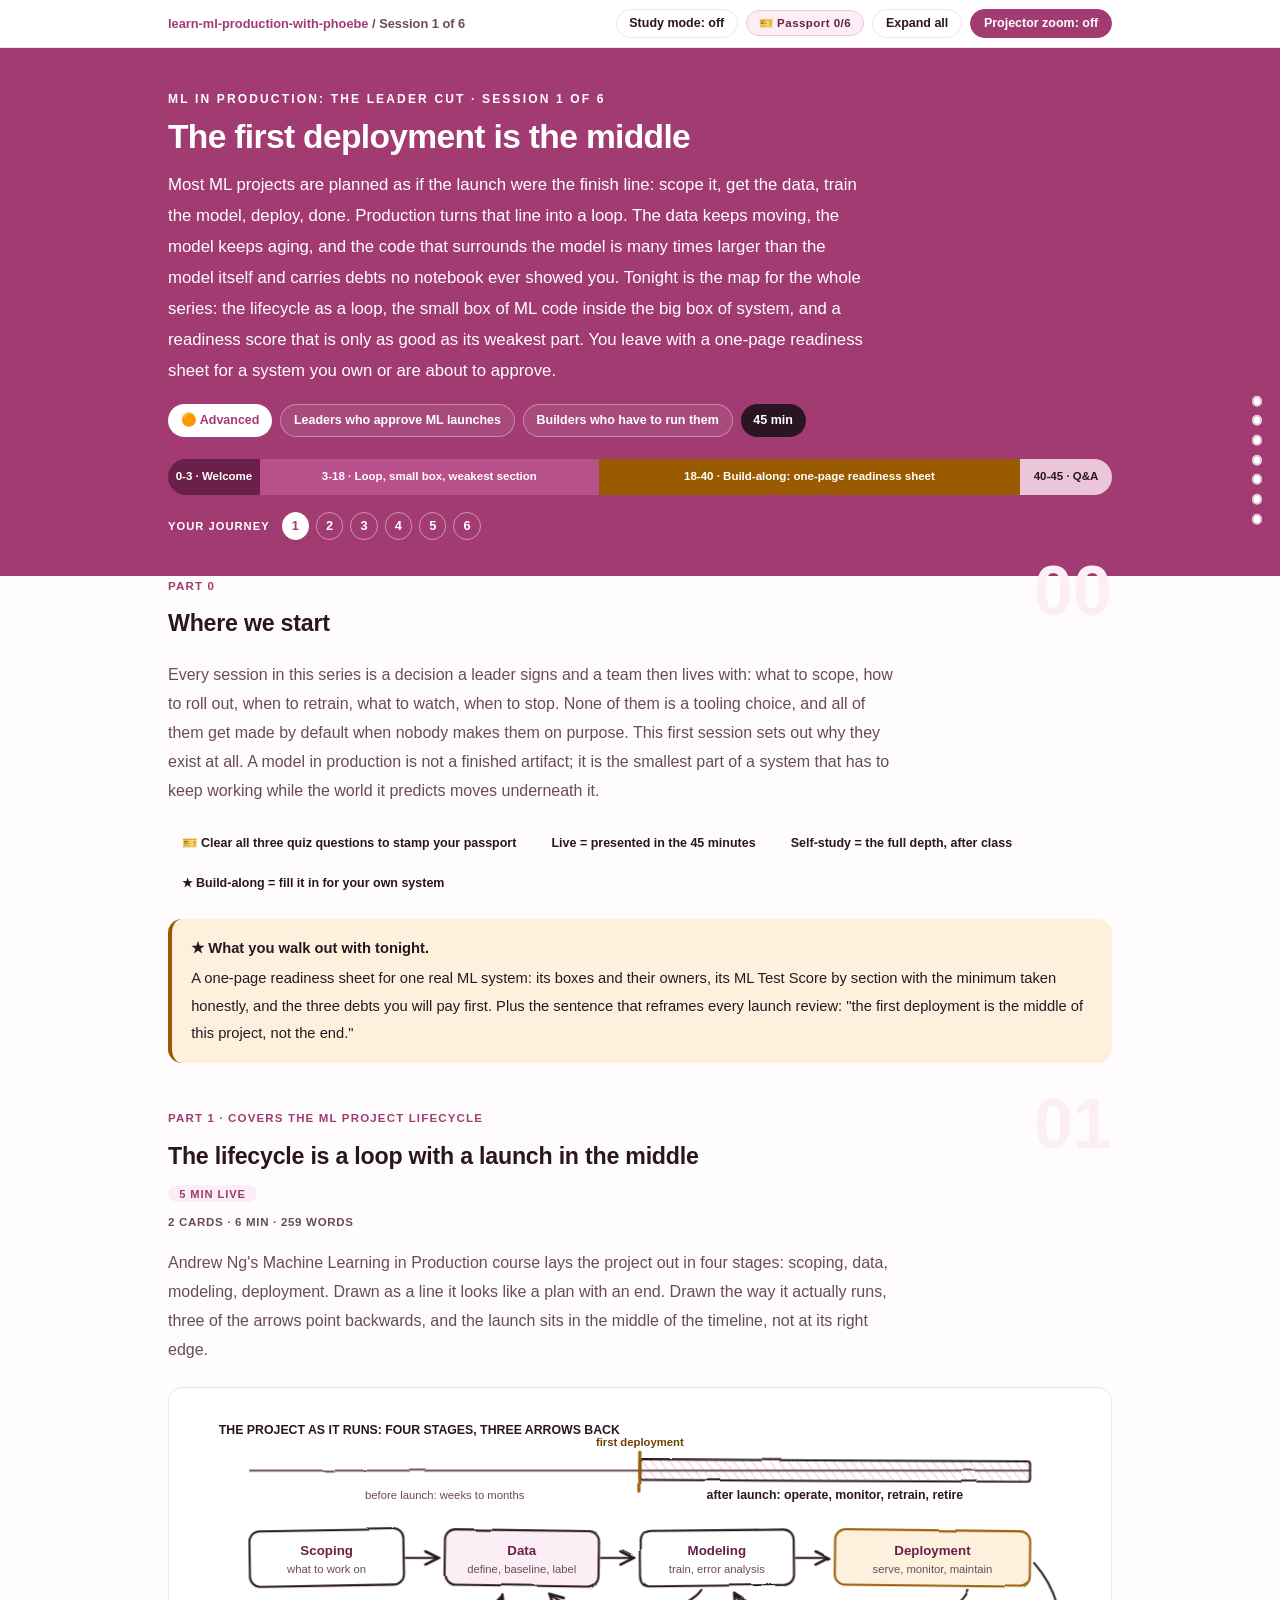
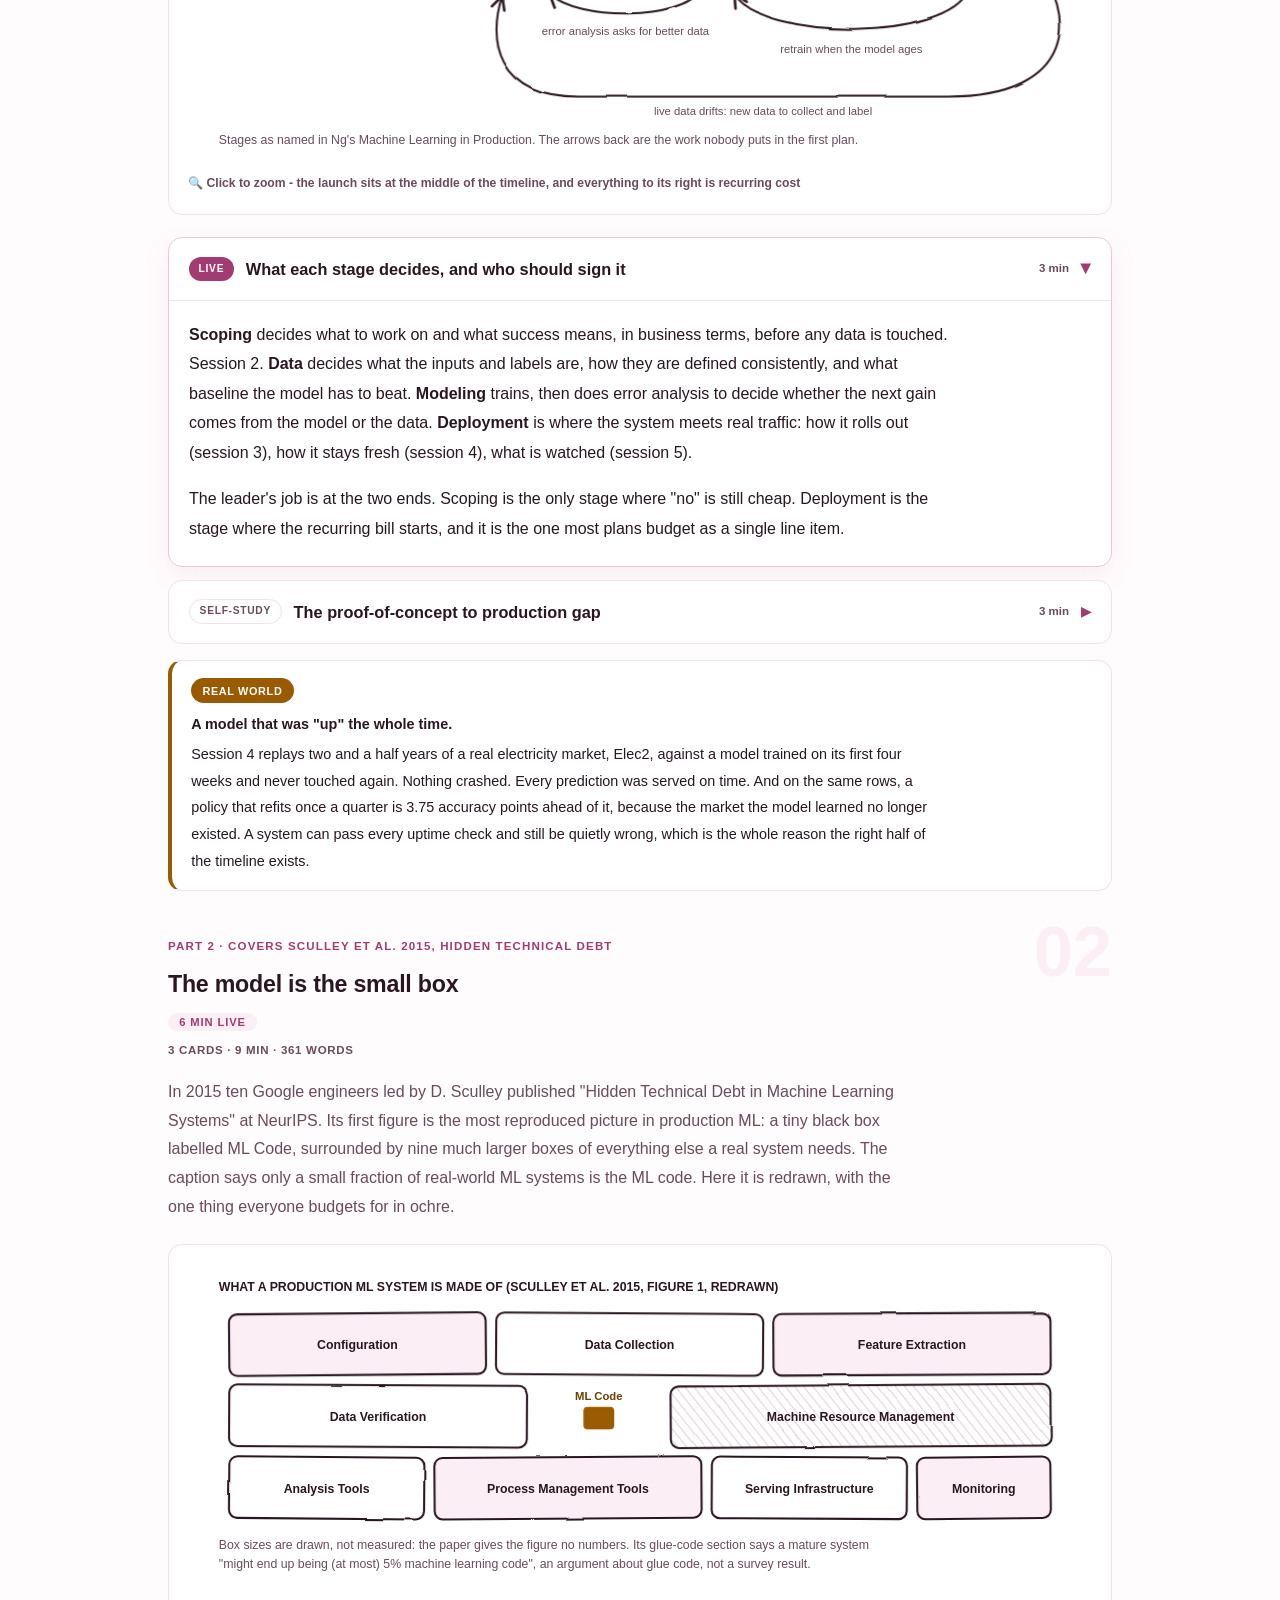
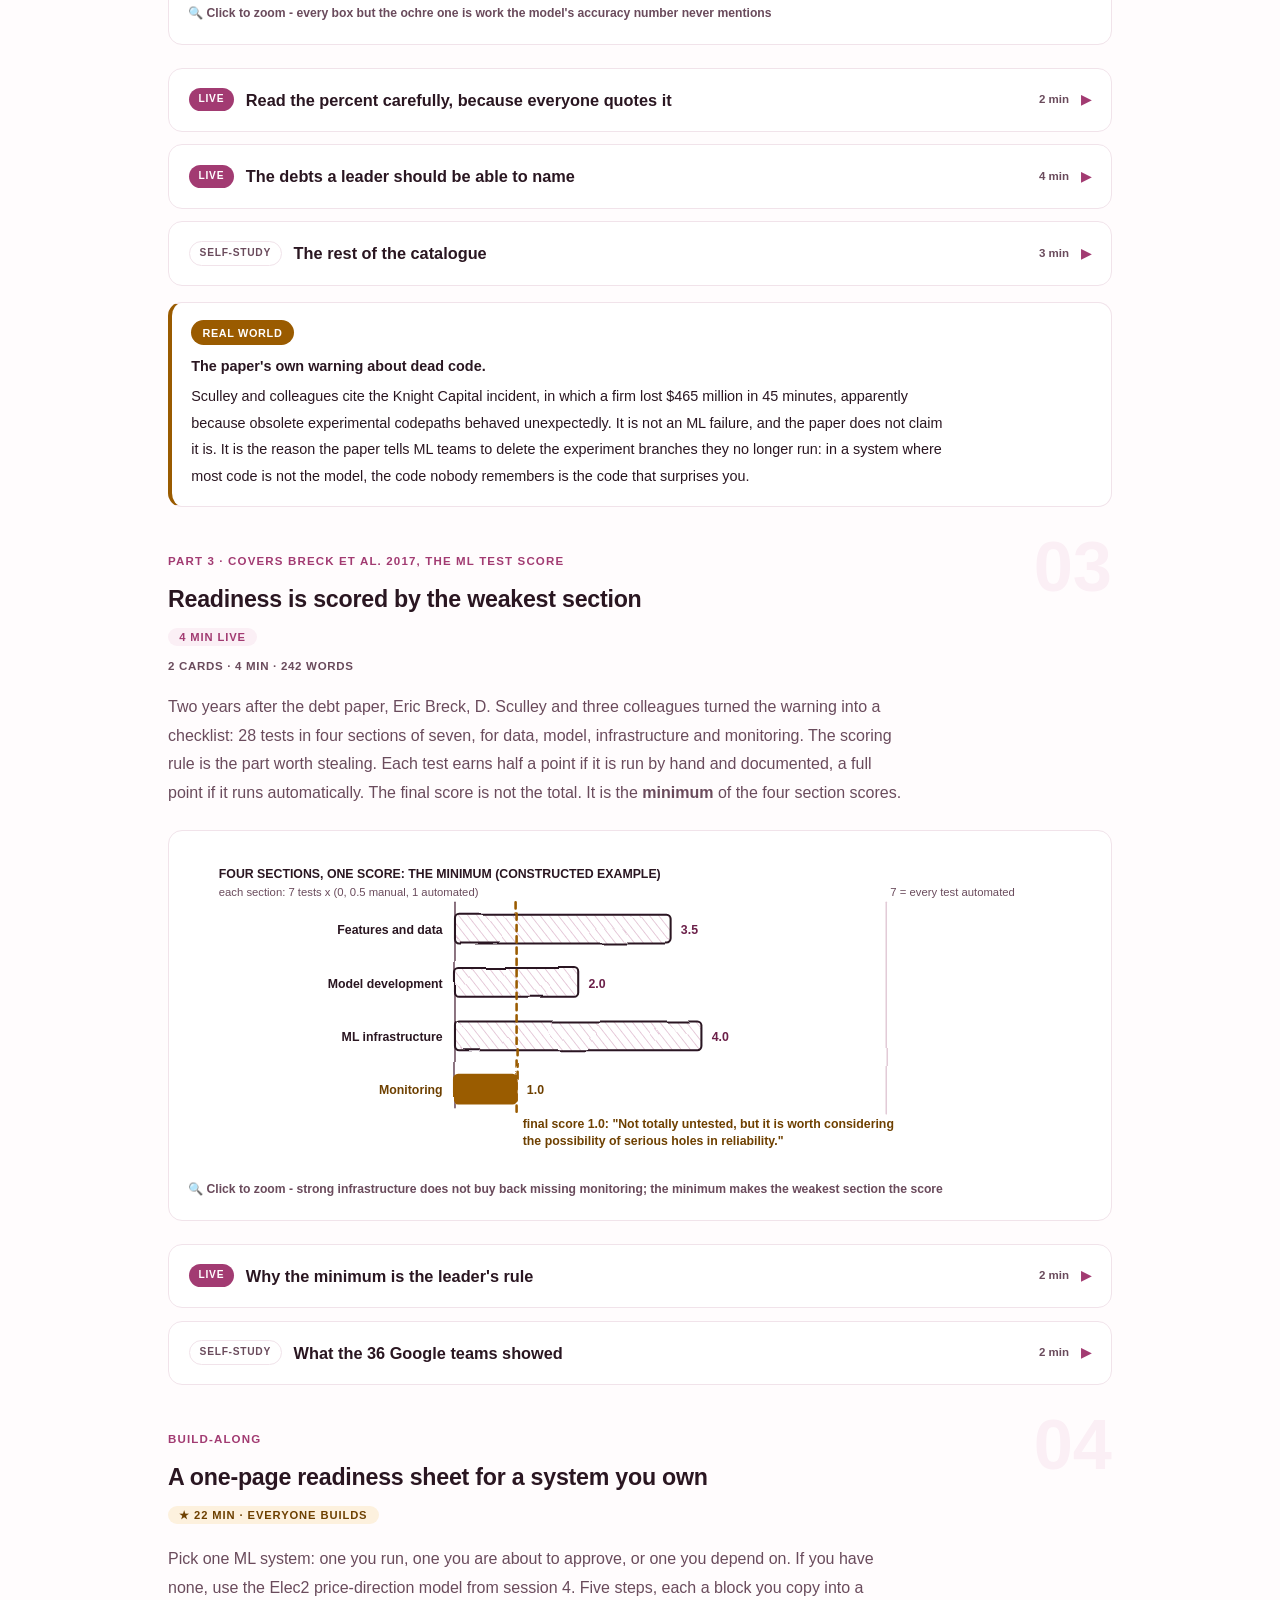
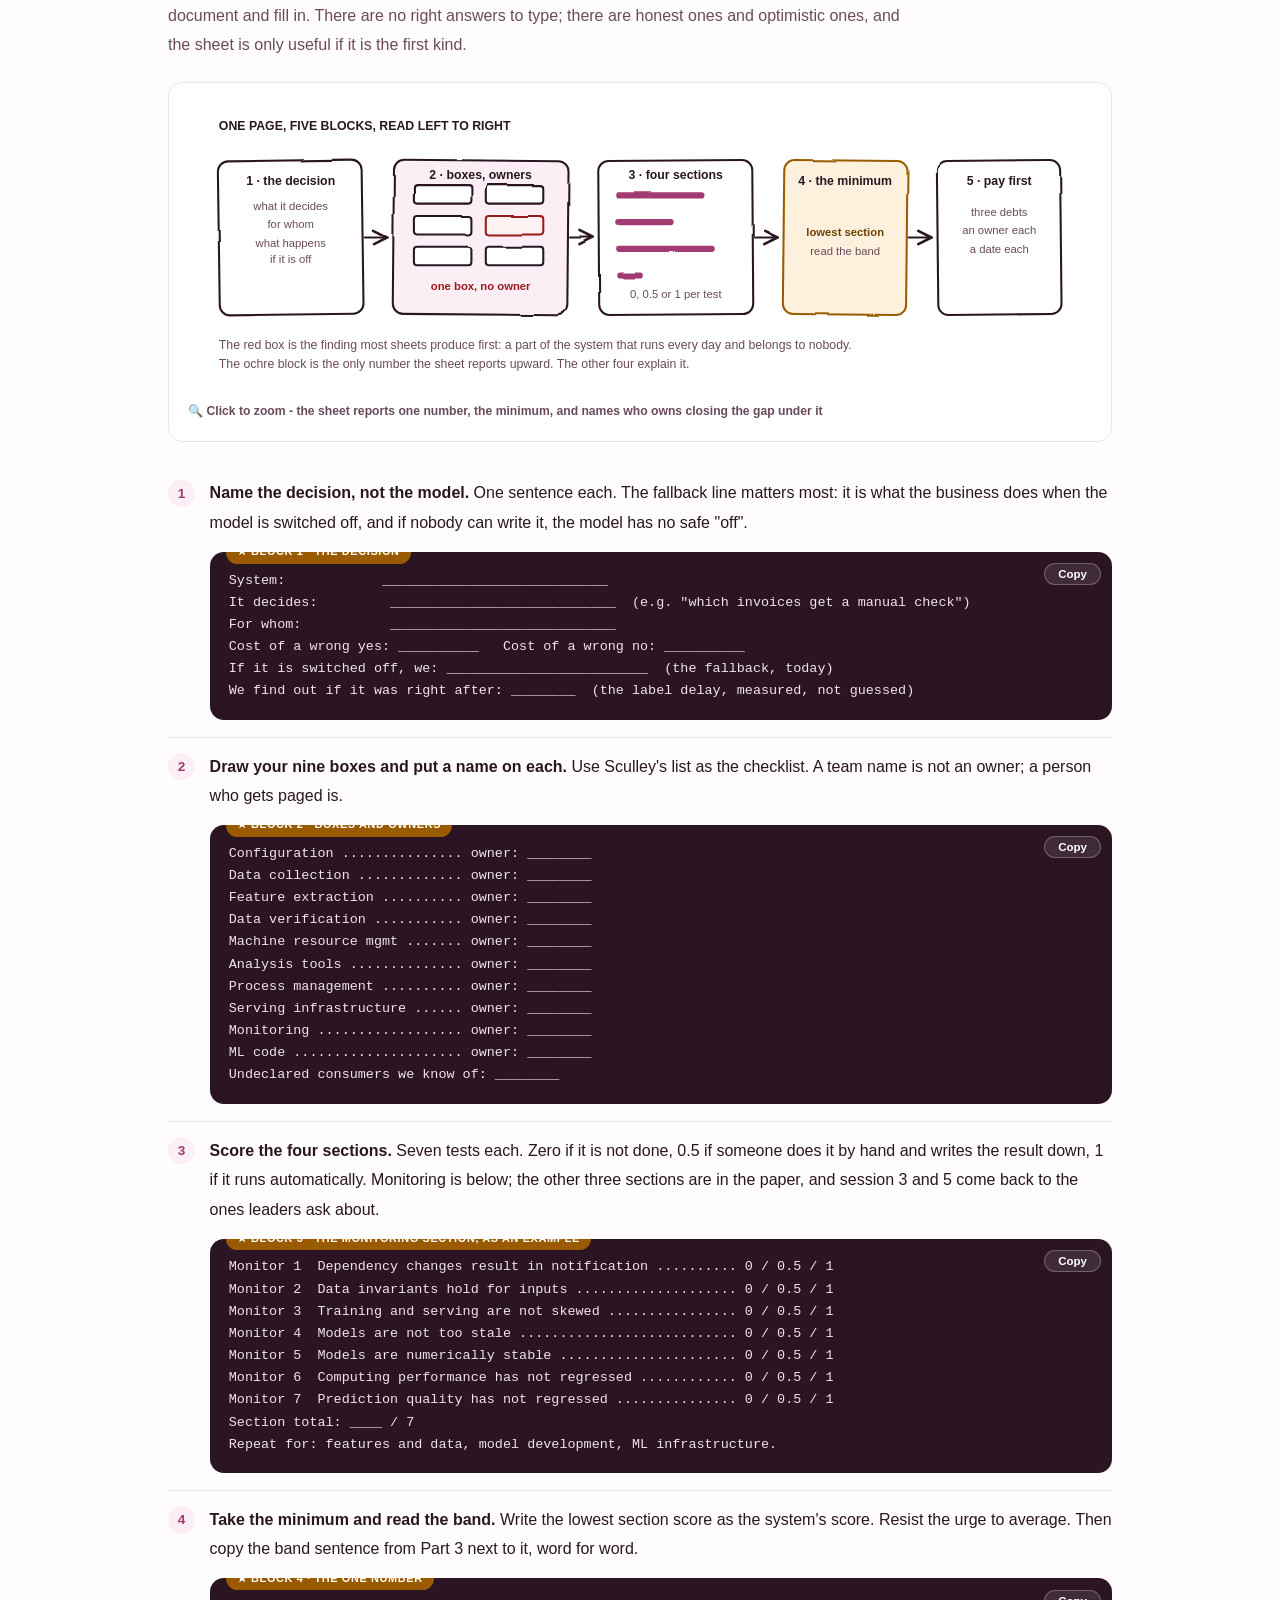
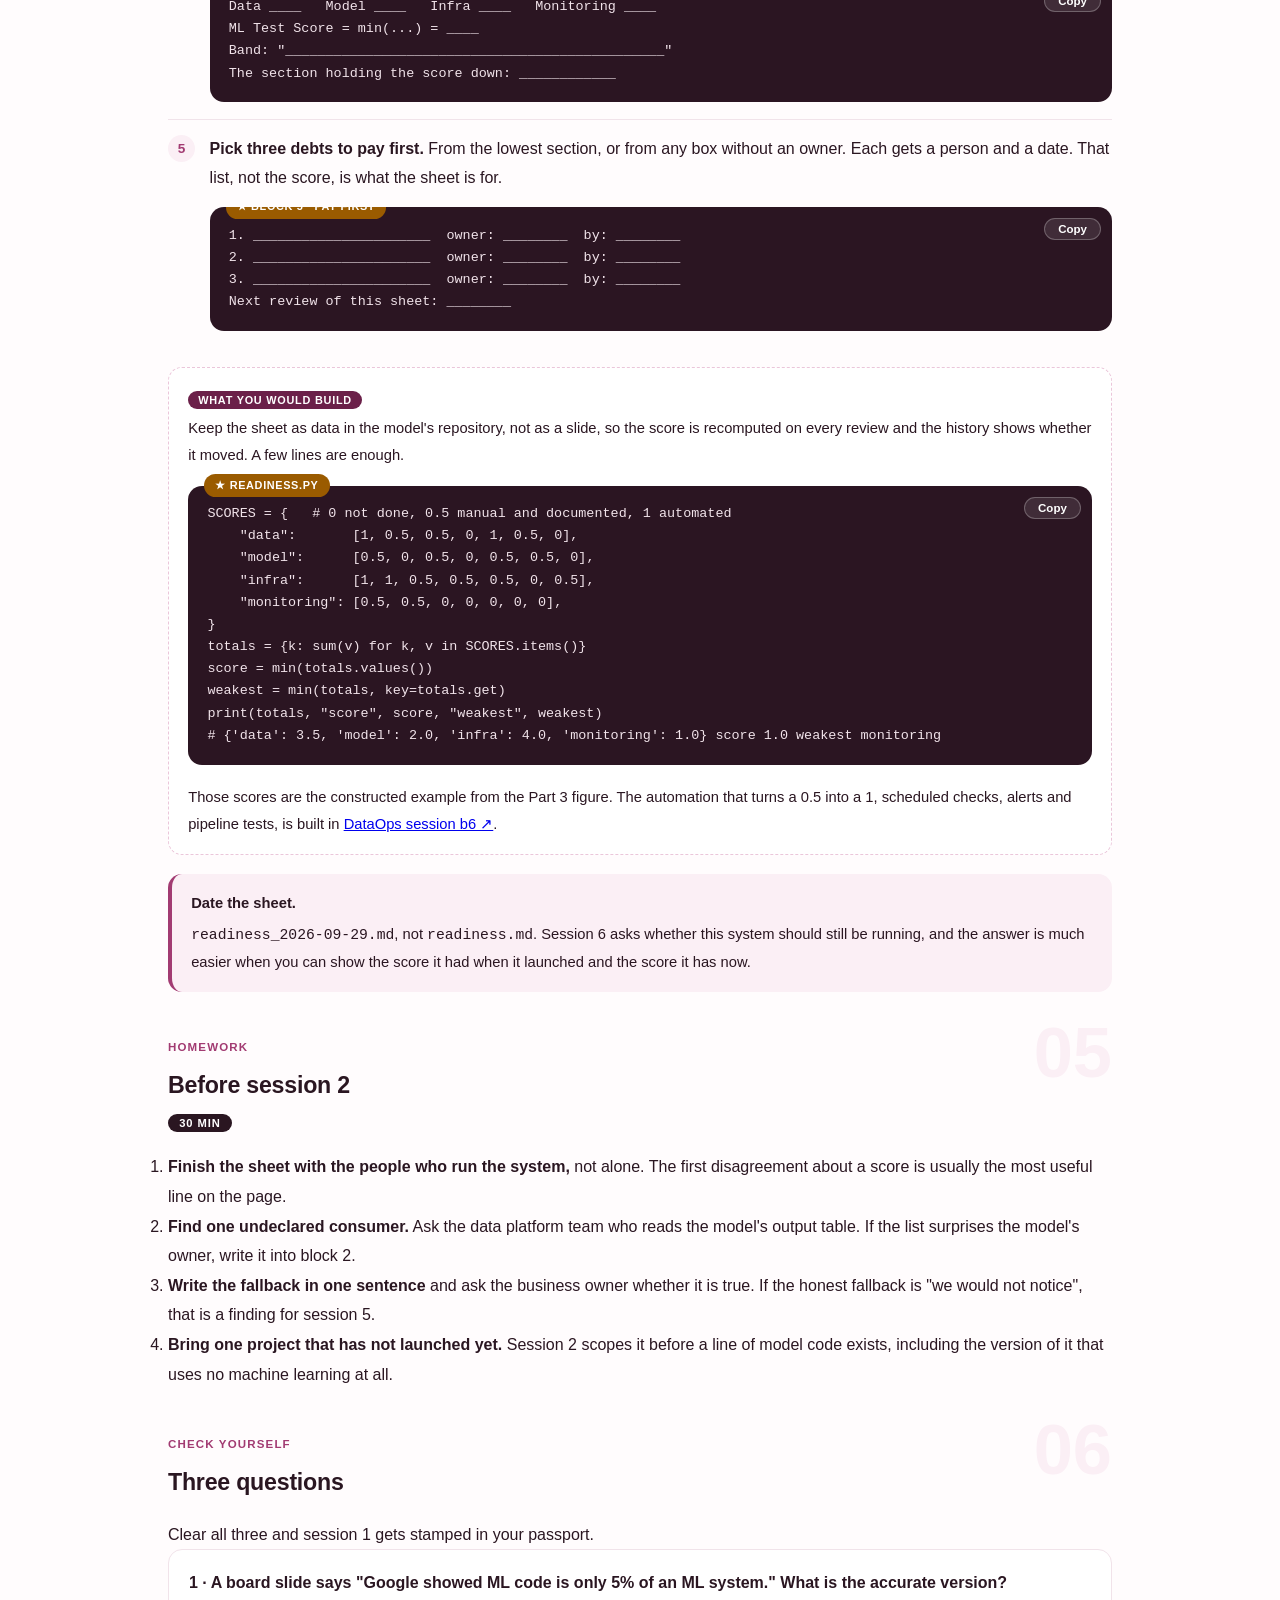
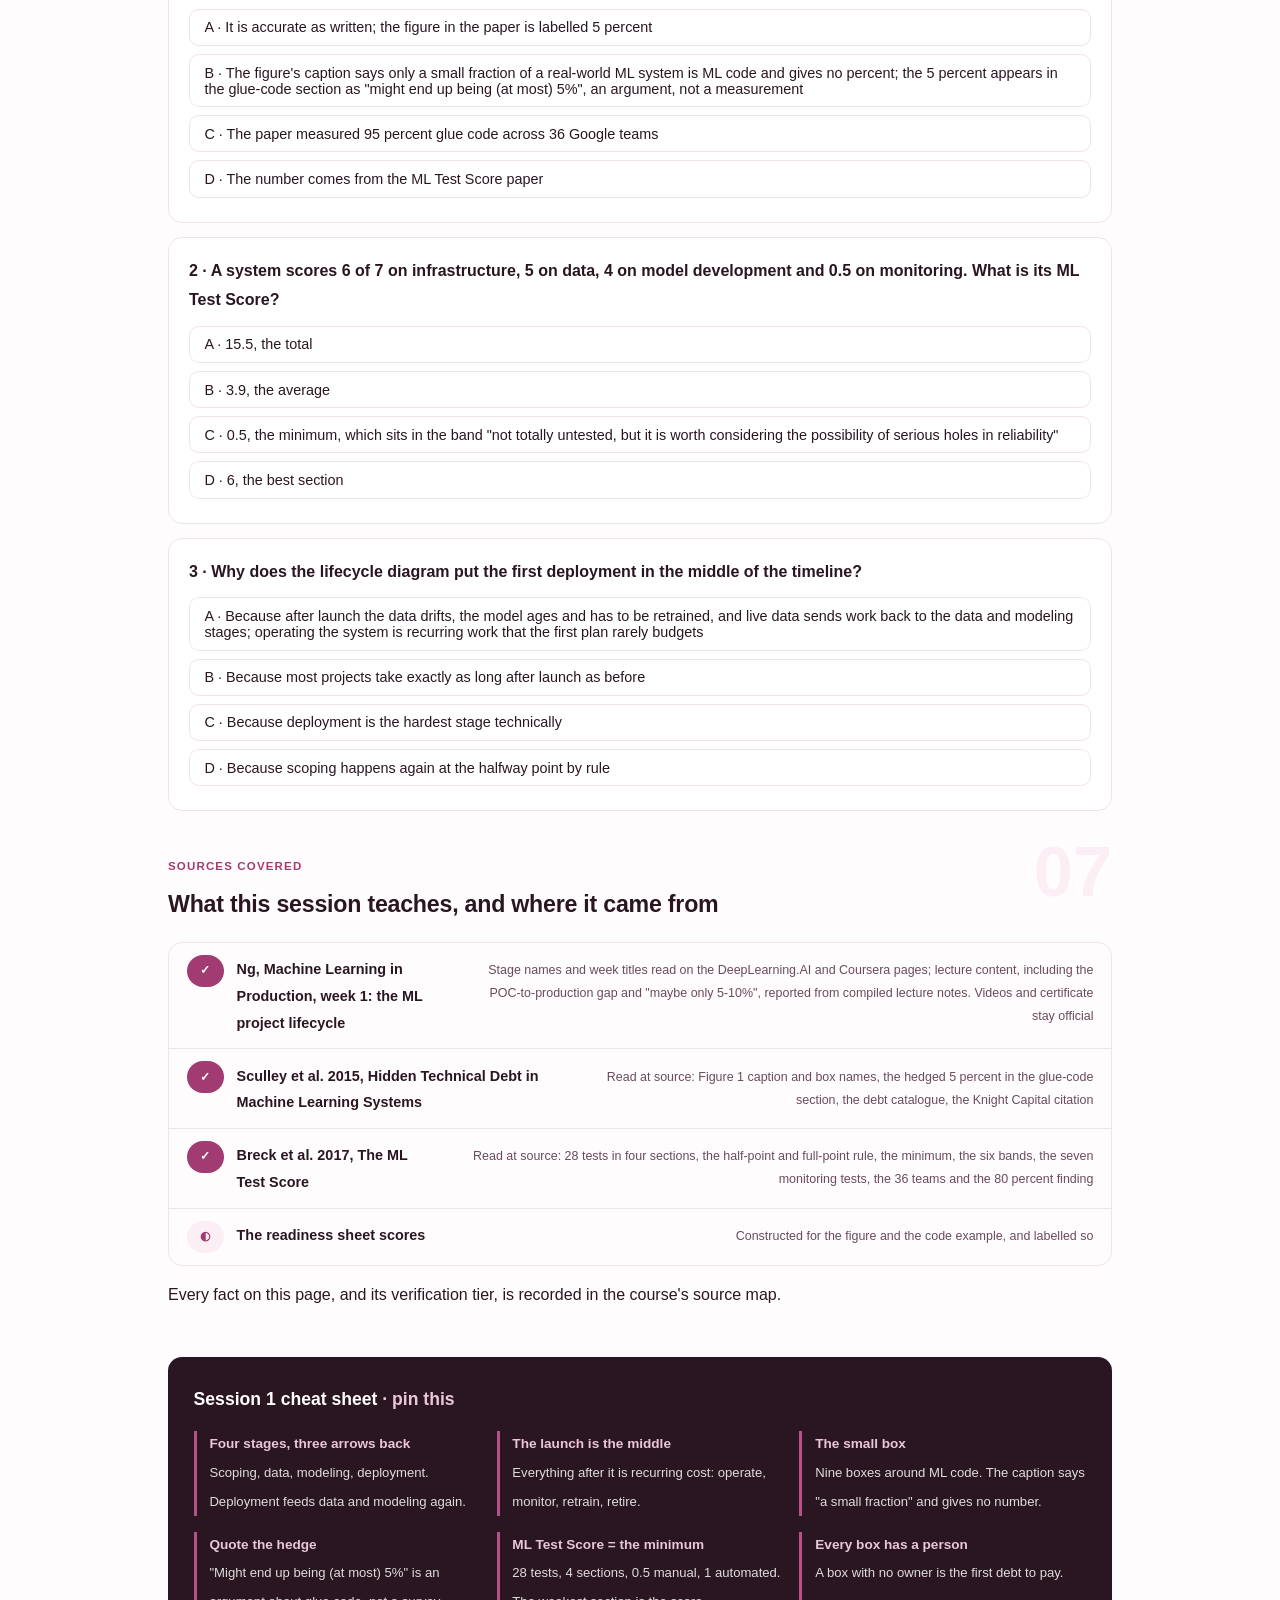
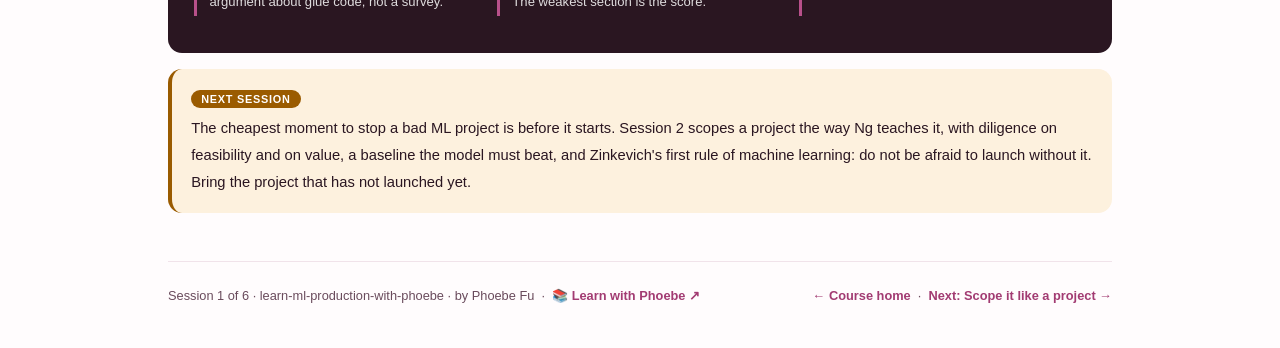
==== commit d36fd5f2: "Lift translucent header text and the empty passport mark to WCAG A full-page contrast probe (every t" ====
--- a/courses/01-the-first-deployment-is-the-middle.html
+++ b/courses/01-the-first-deployment-is-the-middle.html
@@ -19,7 +19,7 @@
 <meta name="twitter:image" content="https://phoebefu6.github.io/learn-ml-production-with-phoebe/assets/og-cover.png">
 <!-- social:end -->
 <title>Session 1 · The first deployment is the middle - learn ml production with phoebe</title>
-<link rel="stylesheet" href="../assets/style.css?v=3">
+<link rel="stylesheet" href="../assets/style.css?v=4">
 </head>
 <body>
 
--- a/assets/style.css
+++ b/assets/style.css
@@ -52,7 +52,7 @@
   font-size: .75rem;
   letter-spacing: .18em;
   text-transform: uppercase;
-  opacity: .85;
+  opacity: 1;
   font-weight: 600;
 }
 .masthead h1 {
@@ -63,7 +63,7 @@
   letter-spacing: -.02em;
 }
 .masthead h1 .accent { color: inherit; }
-.masthead .sub { font-size: 1.05rem; opacity: .92; max-width: 44rem; }
+.masthead .sub { font-size: 1.05rem; opacity: 1; max-width: 44rem; }
 
 .chip-row { display: flex; flex-wrap: wrap; gap: .5rem; margin-top: 1.1rem; }
 .chip {
@@ -562,7 +562,7 @@
   margin-top: 1.1rem;
   flex-wrap: wrap;
 }
-.journey .jlabel { font-size: .7rem; font-weight: 700; text-transform: uppercase; letter-spacing: .09em; opacity: .8; margin-right: .3rem; }
+.journey .jlabel { font-size: .7rem; font-weight: 700; text-transform: uppercase; letter-spacing: .09em; opacity: 1; margin-right: .3rem; }
 .journey a {
   width: 1.7rem; height: 1.7rem;
   border-radius: 999px;
@@ -1160,7 +1160,7 @@
   transition: all .18s ease;
 }
 .pp-stamp:hover { border-color: var(--indigo-soft); }
-.pp-stamp i { font-size: 1.3rem; font-style: normal; opacity: .35; }
+.pp-stamp i { font-size: 1.3rem; font-style: normal; opacity: .7; }
 .pp-stamp b { font: 800 0.7rem Inter, sans-serif; }
 .pp-stamp.got {
   border-style: solid; border-color: var(--indigo);
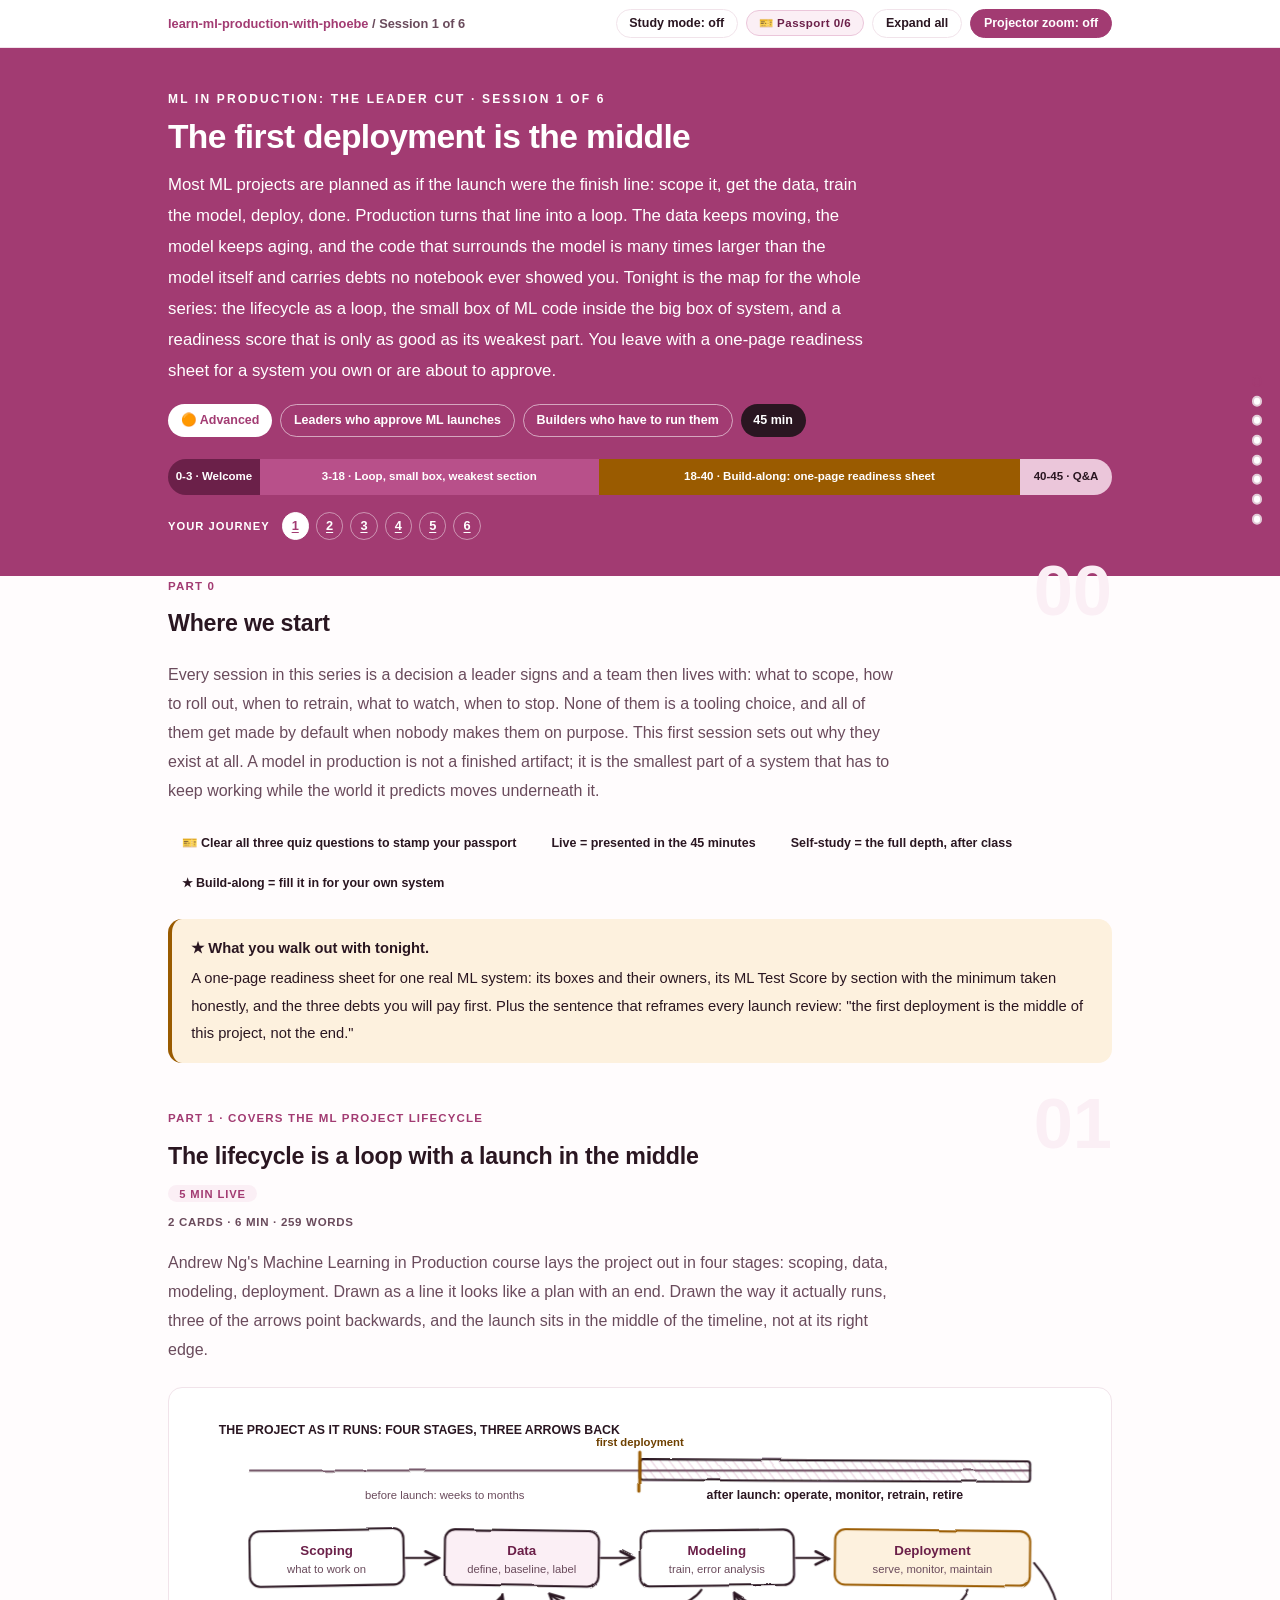
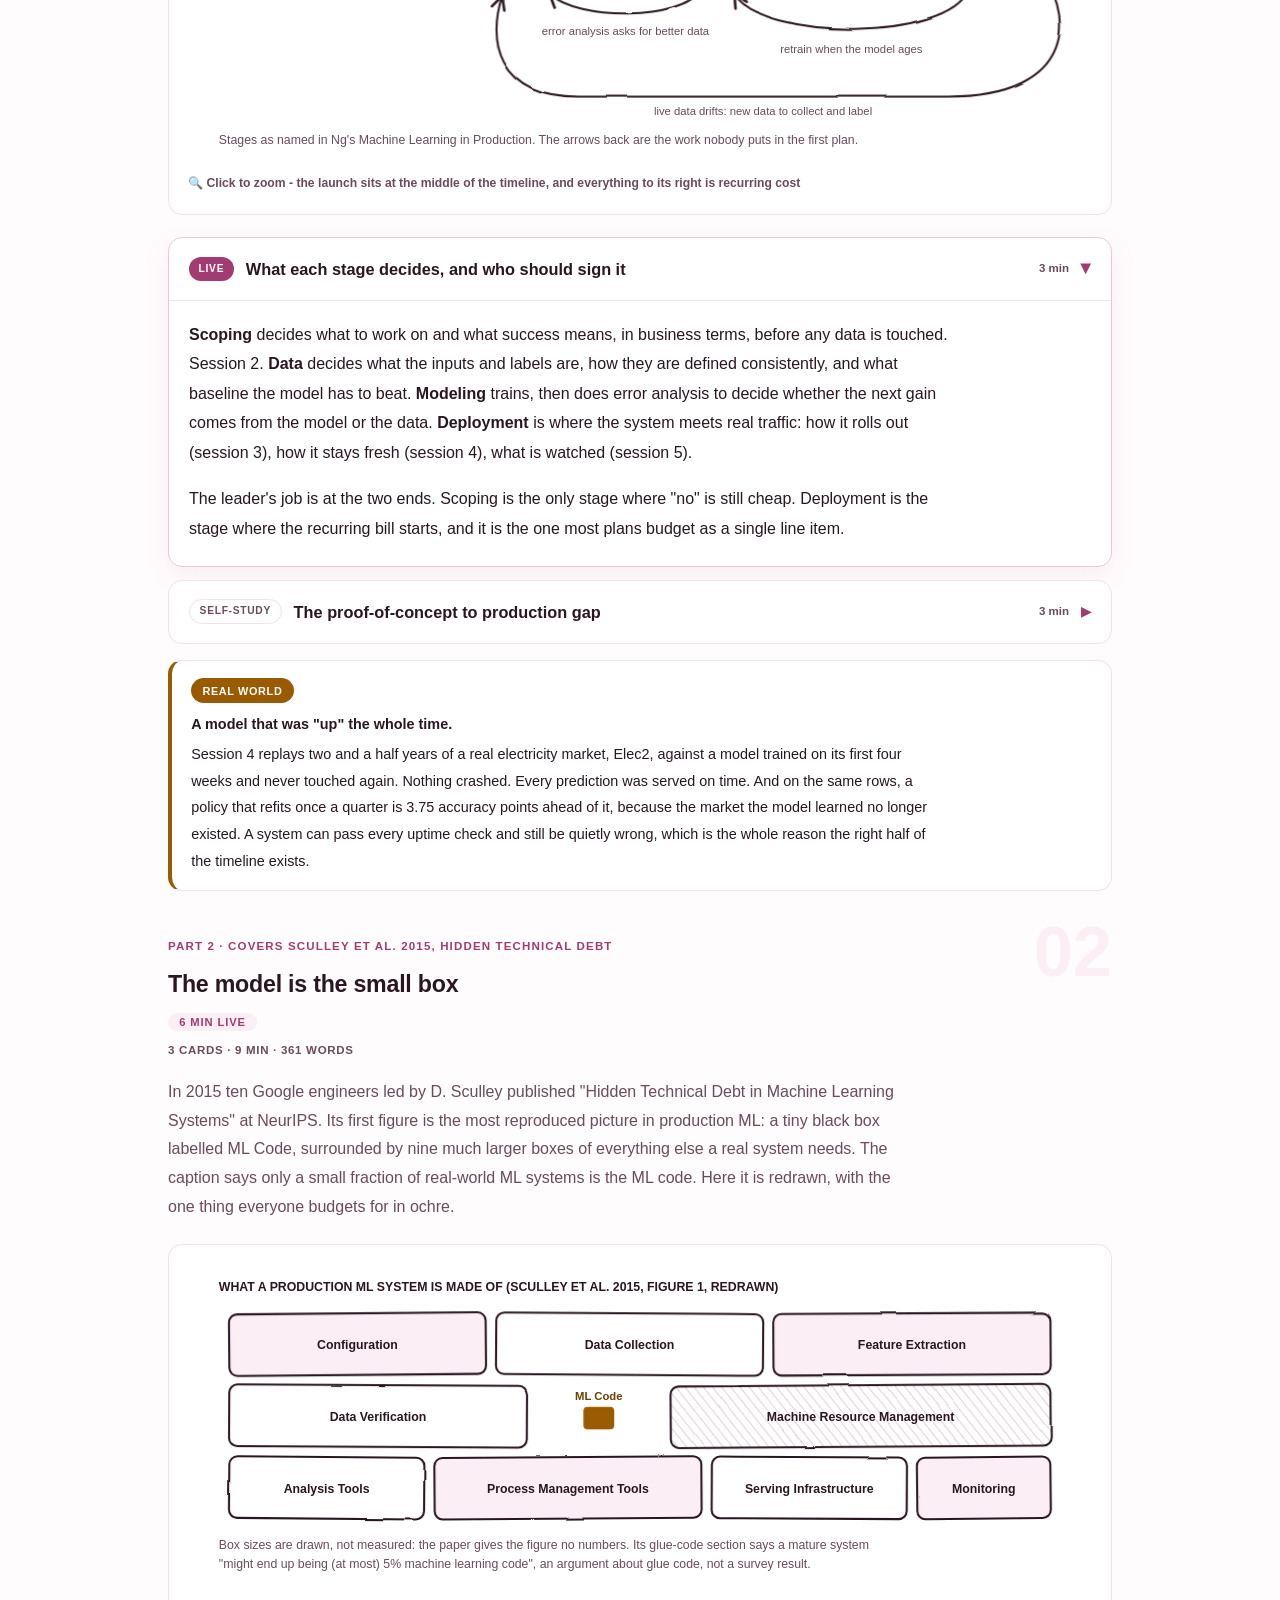
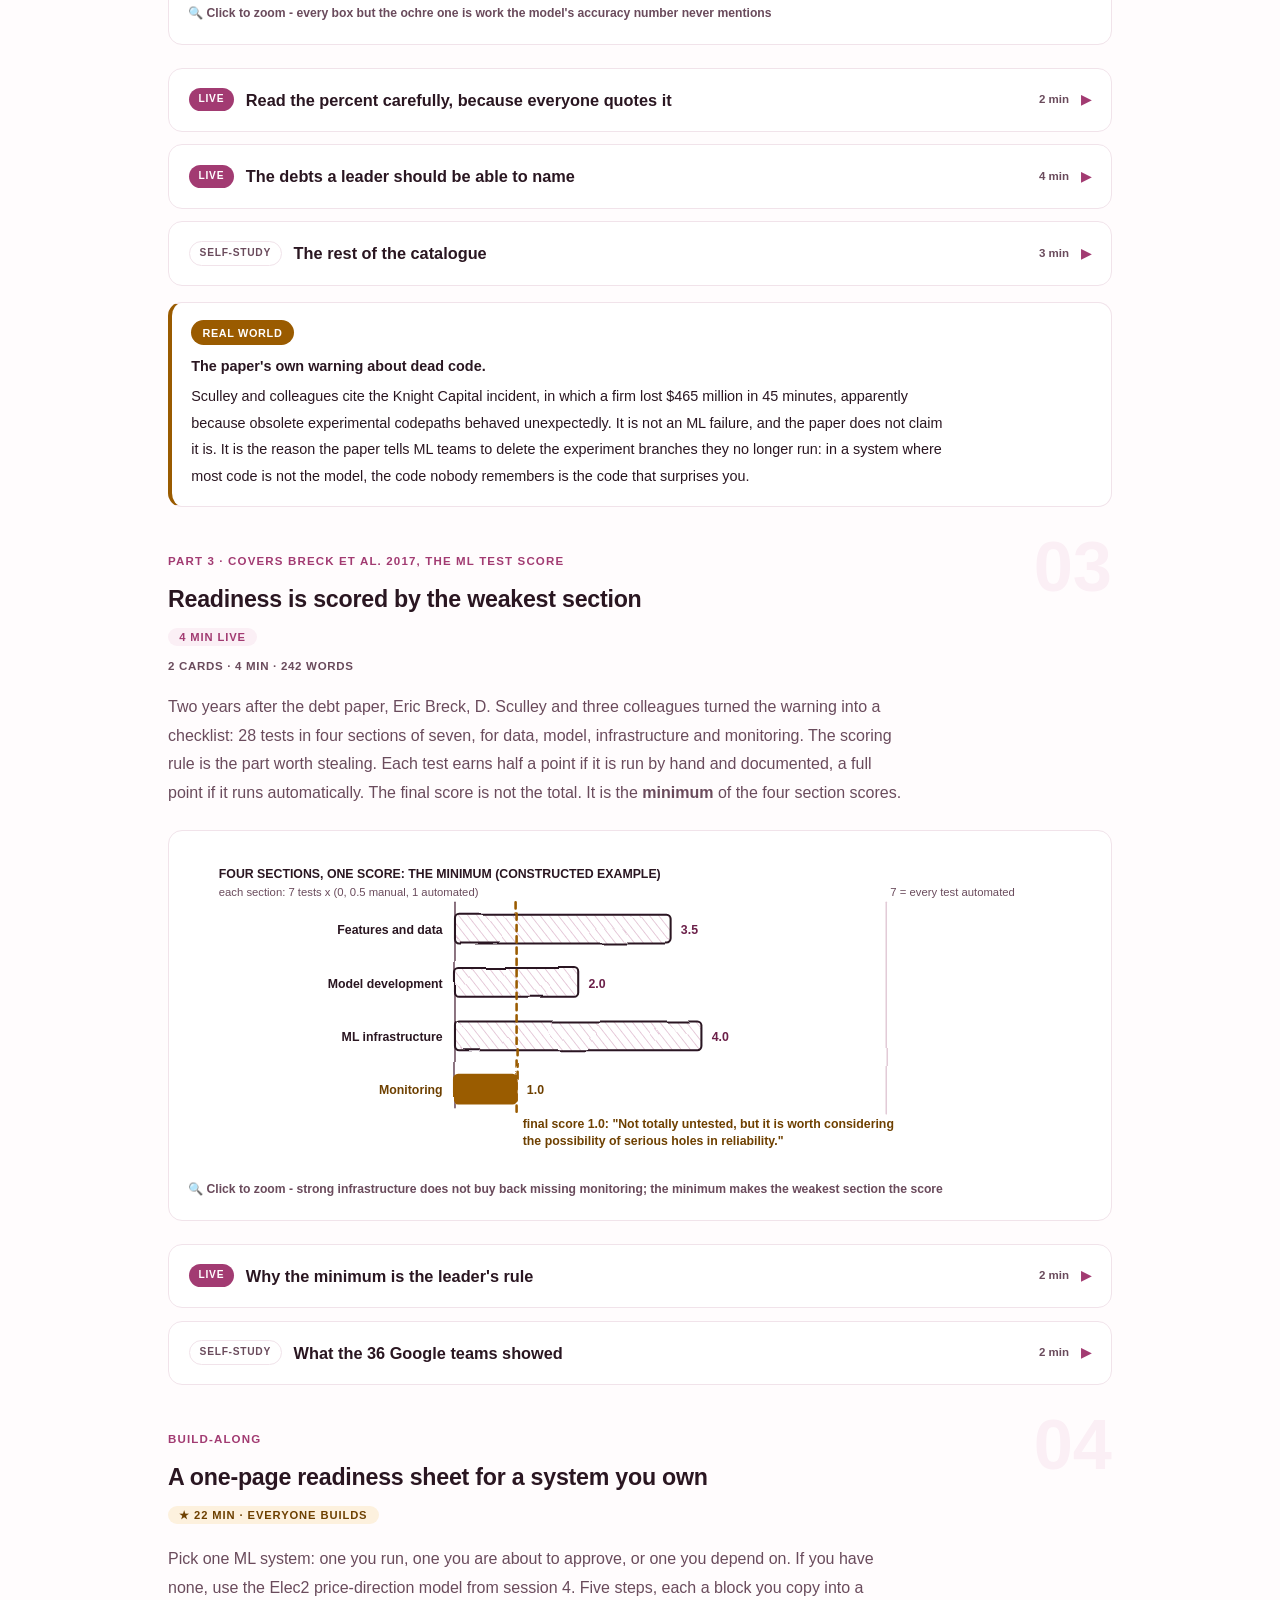
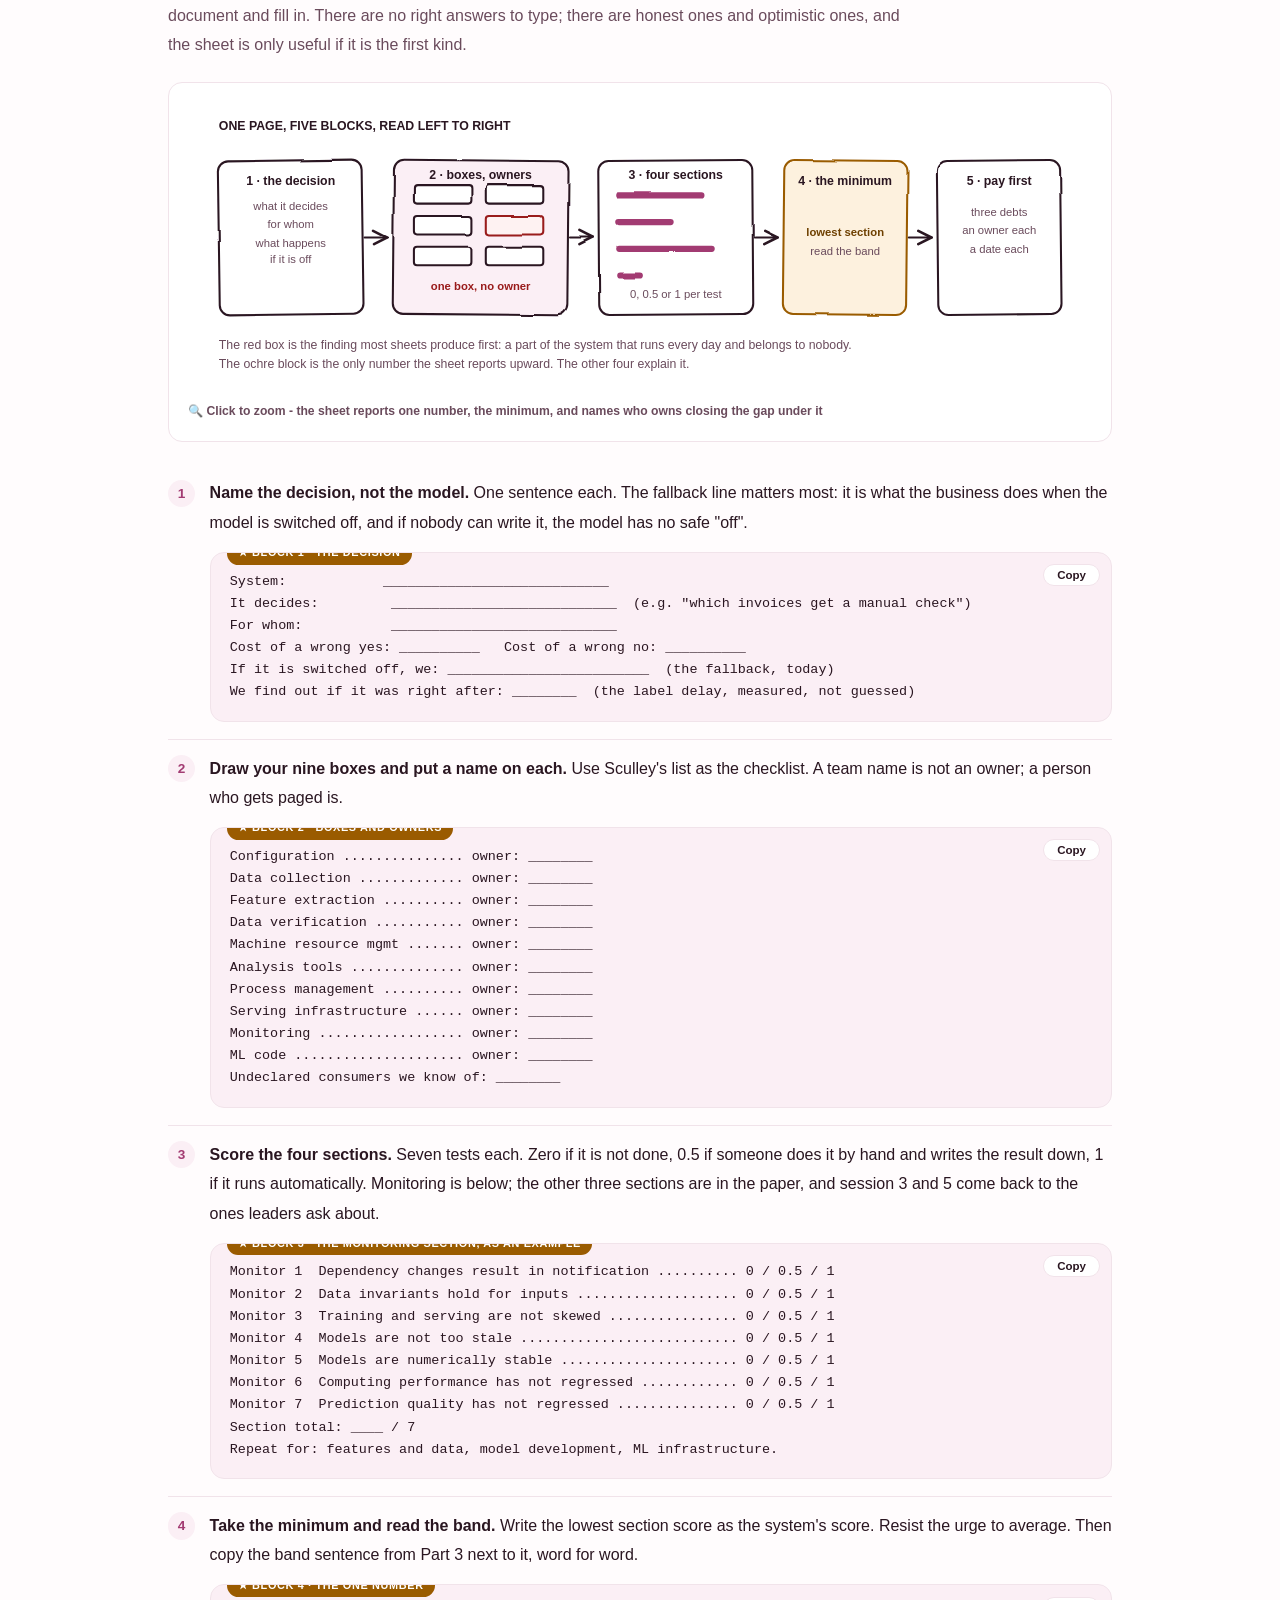
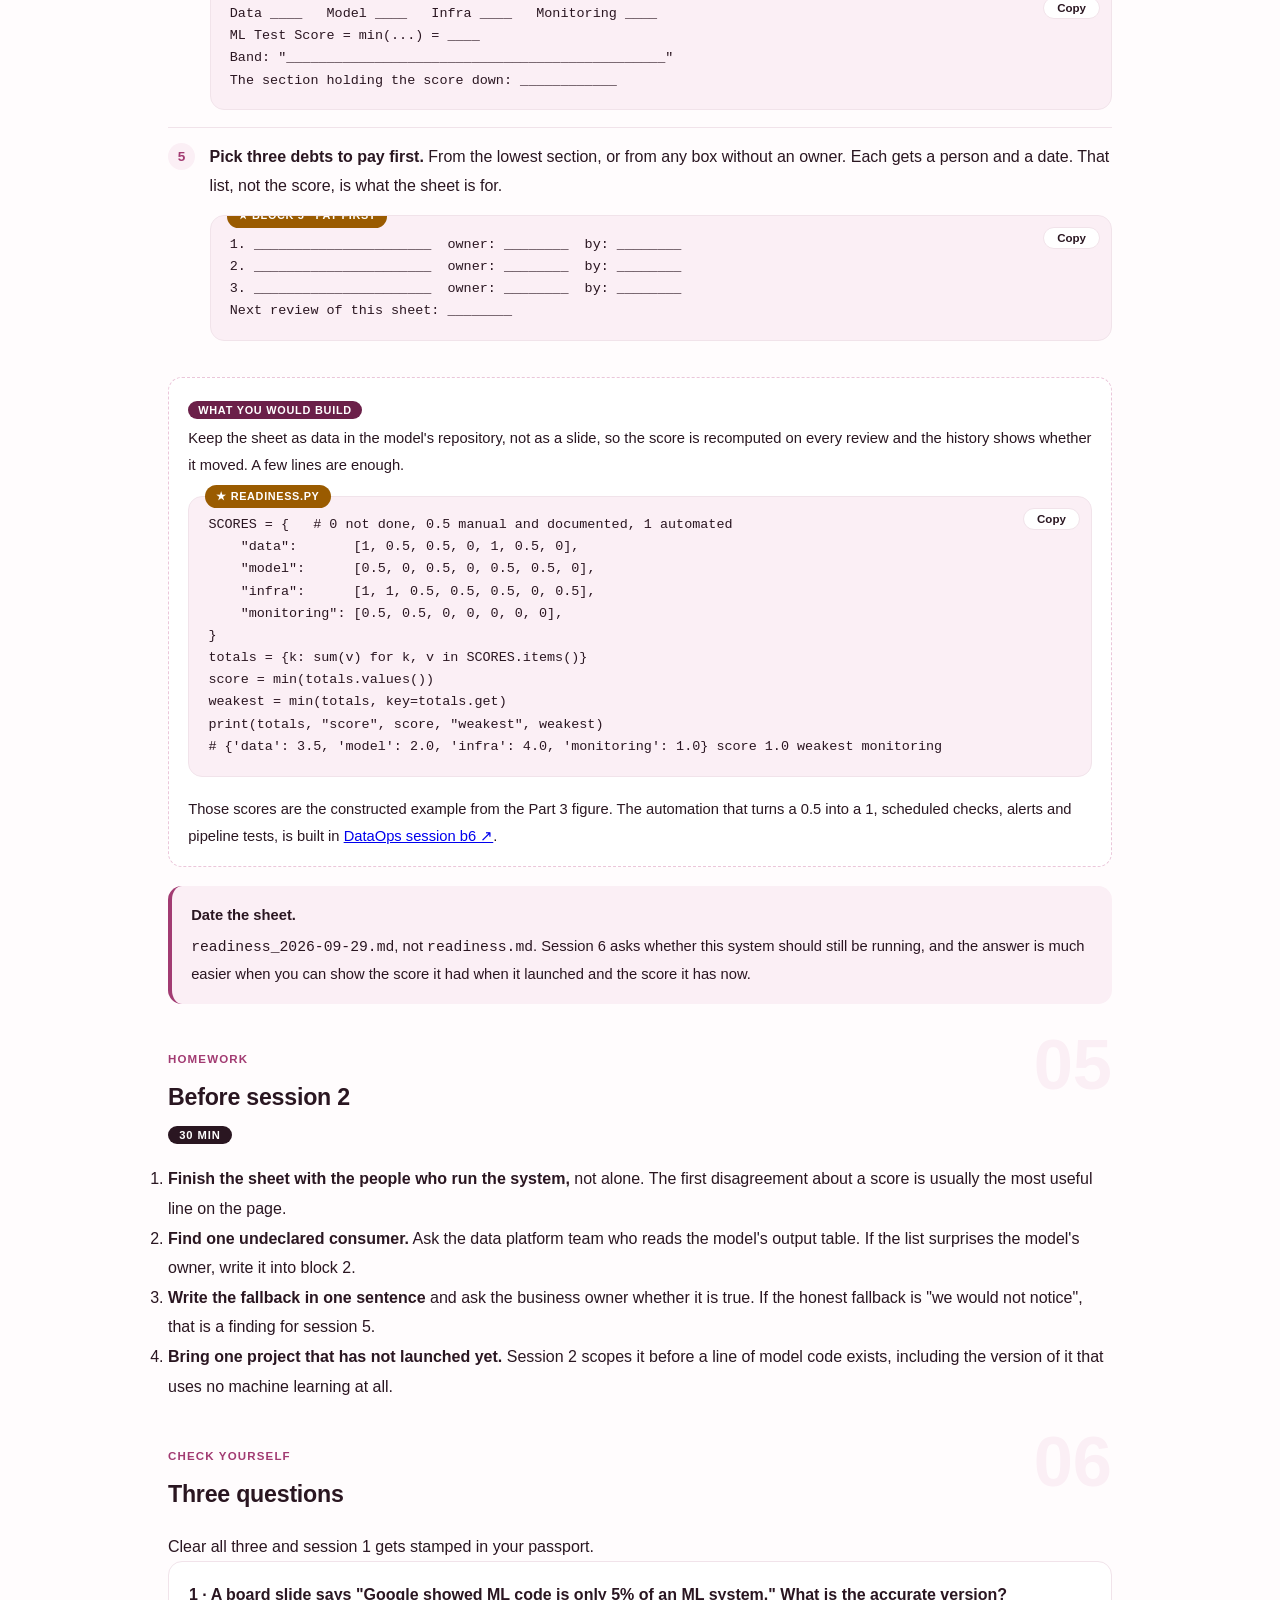
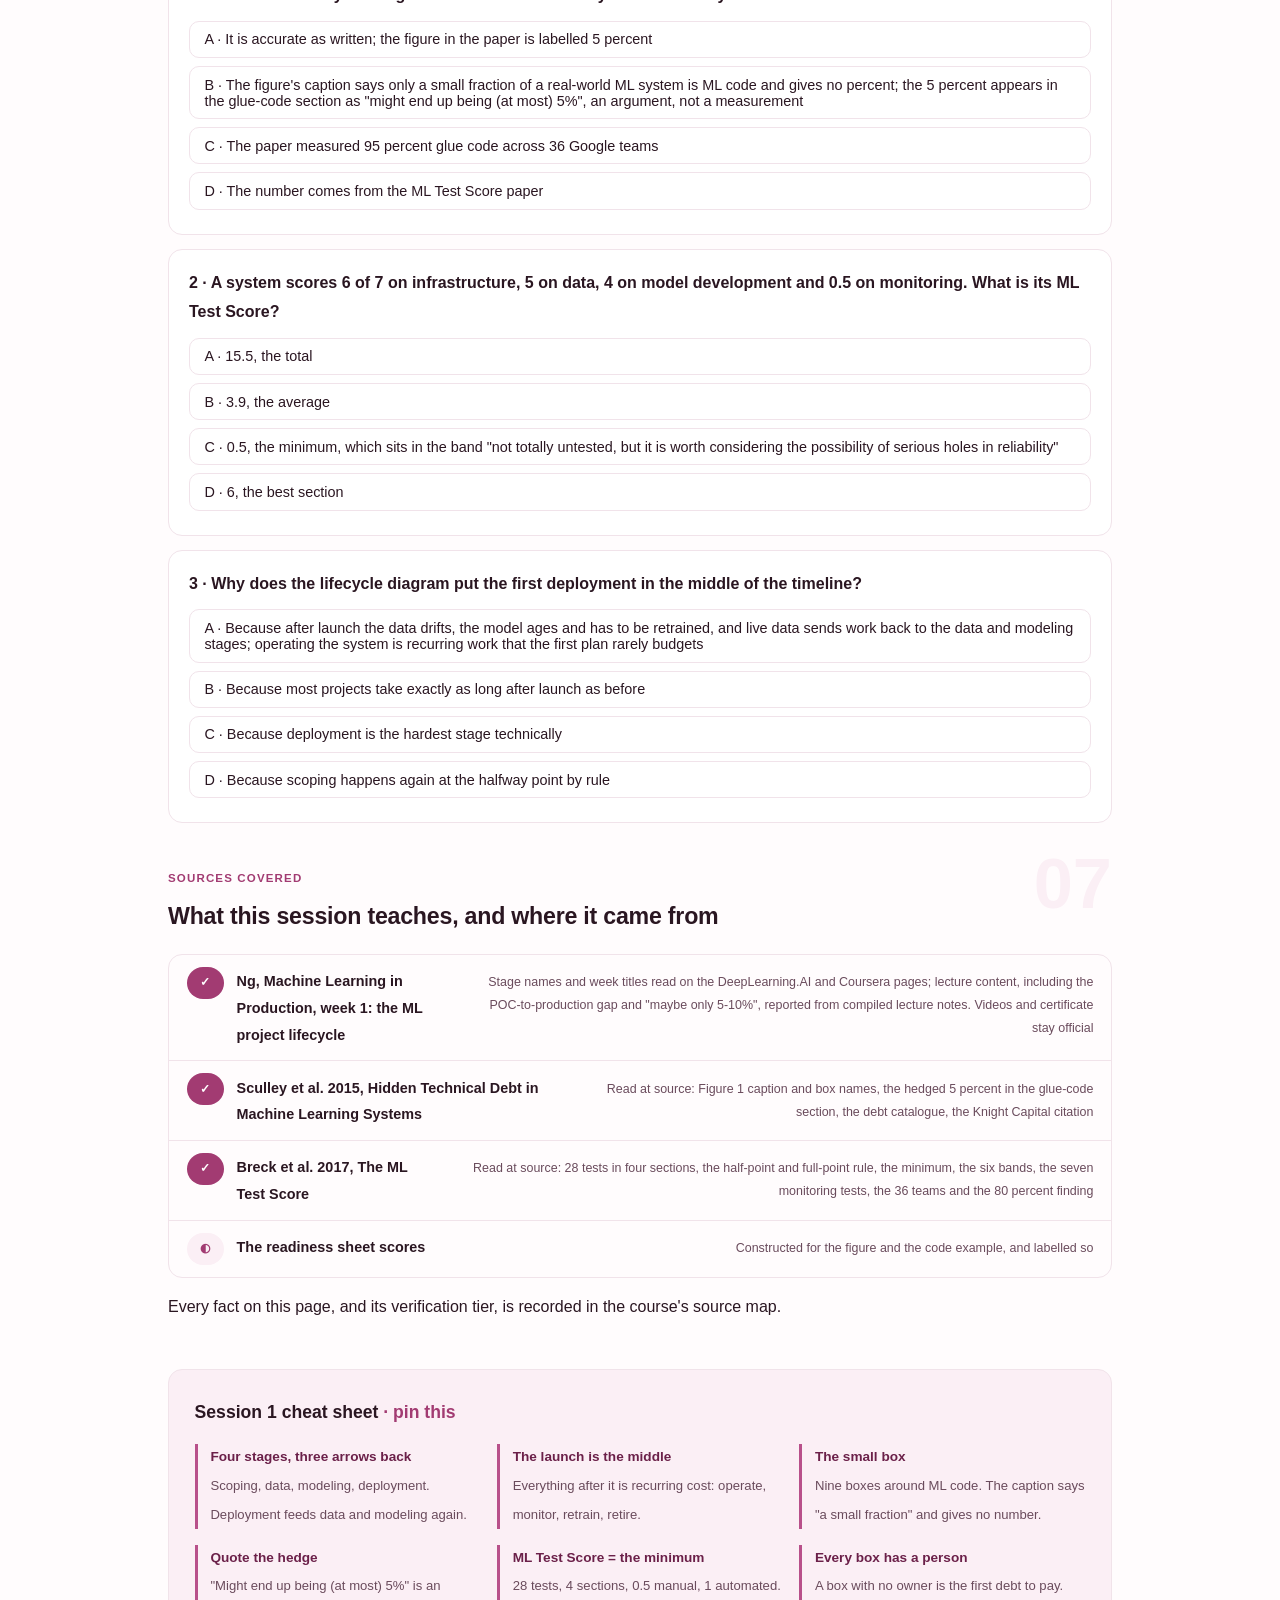
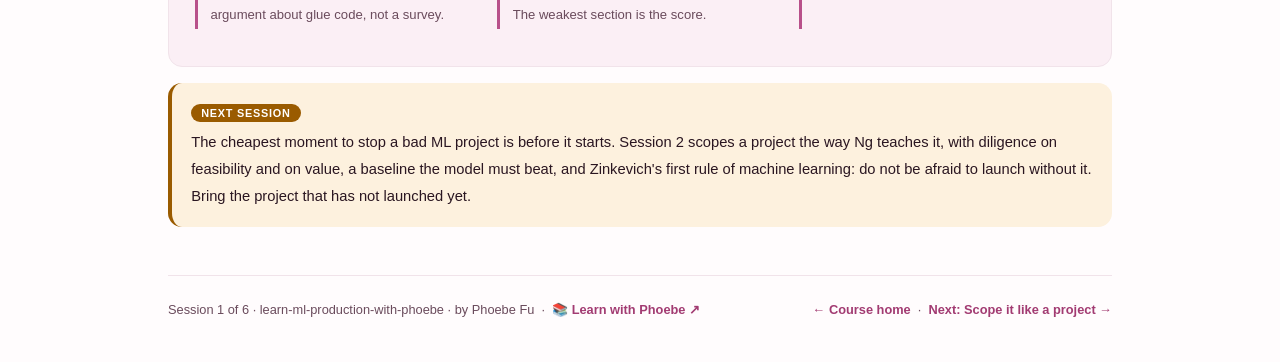
==== commit 1221a0ec: "Light surfaces everywhere: lightbox, cheat panel, code boxes; contrast and phone-width fixes Every d" ====
--- a/courses/01-the-first-deployment-is-the-middle.html
+++ b/courses/01-the-first-deployment-is-the-middle.html
@@ -19,7 +19,7 @@
 <meta name="twitter:image" content="https://phoebefu6.github.io/learn-ml-production-with-phoebe/assets/og-cover.png">
 <!-- social:end -->
 <title>Session 1 · The first deployment is the middle - learn ml production with phoebe</title>
-<link rel="stylesheet" href="../assets/style.css?v=4">
+<link rel="stylesheet" href="../assets/style.css?v=20">
 </head>
 <body>
 
@@ -557,6 +557,6 @@
 
 </main>
 
-<script src="../assets/app.js?v=2"></script>
+<script src="../assets/app.js?v=20"></script>
 </body>
 </html>
--- a/assets/style.css
+++ b/assets/style.css
@@ -19,8 +19,8 @@
   --amber-ink: #6E4000;
   --amber-50: #FDF1DE;
   --paper: #FFFCFD;
-  --code-bg: #2B1522;
-  --code-ink: #F1E3EA;
+  --code-bg: #FBEFF5;
+  --code-ink: #2A1621;
   --scrim-rgb: 42,22,33;
   --shadow-rgb: 162,59,114;
   --radius: 14px;
@@ -241,7 +241,7 @@
 .pill.light { background: var(--indigo-50); color: var(--indigo); }
 .pill.inkpill { background: var(--ink); color: #fff; }
 .pill.amber, .pill.peach { background: var(--amber); color: #FFFFFF; }
-.pill.bare { color: var(--faint); }
+.pill.bare { color: var(--muted); }
 
 /* ---------- 4D grid ---------- */
 .grid-2 { display: grid; grid-template-columns: repeat(auto-fit, minmax(15rem, 1fr)); gap: .8rem; margin: .5rem 0 1rem; }
@@ -270,10 +270,11 @@
 table.clean td:first-child { font-weight: 600; }
 
 /* ---------- prompt boxes ---------- */
-.prompt-box {
+.prompt-box{
   position: relative;
-  background: var(--code-bg);
-  color: var(--code-ink);
+  background: #FBEFF5;
+  border: 1px solid #F1E3EA;
+  color: #2A1621;
   border-radius: var(--radius);
   padding: 1.1rem 1.2rem;
   margin: 1rem 0 1.2rem;
@@ -283,12 +284,12 @@
   white-space: pre-wrap;
   word-break: break-word;
 }
-.prompt-box .label {
+.prompt-box .label{
   position: absolute;
   top: -0.7rem;
   left: 1rem;
-  background: var(--indigo);
-  color: #fff;
+  background: #A23B72;
+  color: #FFFFFF;
   font-family: "Inter", -apple-system, sans-serif;
   font-size: .68rem;
   font-weight: 700;
@@ -299,13 +300,13 @@
 }
 .prompt-box.bad .label { background: var(--faint); color: var(--ink); }
 .prompt-box.good .label { background: var(--amber); color: #FFFFFF; }
-.copy-btn {
+.copy-btn{
   position: absolute;
   top: .7rem;
   right: .7rem;
-  background: rgba(255,255,255,.1);
-  border: 1px solid rgba(255,255,255,.25);
-  color: #fff;
+  background: #FFFFFF;
+  border: 1px solid #F1E3EA;
+  color: #2A1621;
   border-radius: 999px;
   padding: .25rem .8rem;
   font-size: .72rem;
@@ -314,7 +315,7 @@
   font-family: "Inter", -apple-system, sans-serif;
   transition: background .15s ease;
 }
-.copy-btn:hover { background: rgba(255,255,255,.22); }
+.copy-btn:hover { background: #F1E3EA; }
 .copy-btn.copied { background: var(--amber); border-color: var(--amber); color: #FFFFFF; }
 
 /* ---------- demo steps ---------- */
@@ -409,7 +410,7 @@
   gap: .4rem;
 }
 
-.lightbox {
+.lightbox{
   position: fixed;
   inset: 0;
   z-index: 100;
@@ -421,8 +422,10 @@
   cursor: zoom-out;
 }
 .lightbox.open { display: flex; }
-.lightbox .inner {
+.lightbox .inner{
   background: #fff;
+  border: 1px solid #F1E3EA;
+  box-shadow: 0 10px 40px rgba(42,22,33,.14);
   border-radius: var(--radius);
   padding: 2rem;
   max-width: 94vw;
@@ -430,13 +433,12 @@
   overflow: auto;
 }
 .lightbox .inner svg, .lightbox .inner img { width: min(88vw, 70rem); height: auto; }
-.lightbox .close-hint {
+.lightbox .close-hint{
   position: fixed;
   top: 1rem; right: 1.4rem;
-  color: #fff;
+  color: #2A1621;
   font-size: .8rem;
   font-weight: 600;
-  opacity: .8;
 }
 
 /* ---------- courses covered ---------- */
@@ -455,19 +457,20 @@
 .covered-row .note { margin-left: auto; color: var(--muted); font-size: .78rem; text-align: right; }
 
 /* ---------- cheat sheet footer ---------- */
-.cheat {
-  background: var(--ink);
-  color: #fff;
+.cheat{
+  background: #FBEFF5;
+  border: 1px solid #F1E3EA;
+  color: #2A1621;
   border-radius: var(--radius);
   padding: 1.6rem 1.6rem 1.3rem;
   margin-top: 3rem;
 }
 .cheat h3 { font-size: 1.1rem; margin-bottom: 1rem; }
-.cheat h3 span { color: var(--indigo-soft); }
+.cheat h3 span { color: #A23B72; }
 .cheat .grid-2 { gap: 1rem; }
 .cheat .cheat-item { border-left: 3px solid var(--indigo-mid); padding-left: .8rem; }
-.cheat .cheat-item b { display: block; font-size: .85rem; color: var(--indigo-soft); }
-.cheat .cheat-item span { font-size: .82rem; opacity: .85; }
+.cheat .cheat-item b { display: block; font-size: .85rem; color: #6B2049; }
+.cheat .cheat-item span { font-size: .82rem; color: #6A4B5C; }
 
 footer.pagefoot {
   border-top: 1px solid var(--hairline);
@@ -1160,7 +1163,7 @@
   transition: all .18s ease;
 }
 .pp-stamp:hover { border-color: var(--indigo-soft); }
-.pp-stamp i { font-size: 1.3rem; font-style: normal; opacity: .7; }
+.pp-stamp i { font-size: 1.3rem; font-style: normal; opacity: 1; }
 .pp-stamp b { font: 800 0.7rem Inter, sans-serif; }
 .pp-stamp.got {
   border-style: solid; border-color: var(--indigo);
@@ -1309,3 +1312,28 @@
 .wyb p, .wyb li { font-size: .92rem; }
 .wyb ul { margin: .3rem 0 0 1.2rem; }
 #rtp-bench .mb-preset { align-content: start; }
+
+/* layout-patch-3: phone-width overflow (2026-10-10) */
+.sql-bar { flex-wrap: wrap; }
+@media (max-width: 480px) {
+  .covered-row { flex-wrap: wrap; }
+  .covered-row .note { margin-left: 0; text-align: left; flex-basis: 100%; }
+  details.card summary { flex-wrap: wrap; }
+  details.card summary .mini { white-space: normal; }
+  .wk, .sqlbox, .prompt-box, pre { max-width: 100%; overflow-x: auto; }
+  .mono, code, strong, .note { overflow-wrap: anywhere; }
+  select, input[type=range], label { max-width: 100%; }
+  canvas, svg, img { max-width: 100%; height: auto; }
+  .tree-kids, .tree-node-wrap, .tree-node, .rb-night, .al-row, .gd-field, .tl-row, .sl-row { max-width: 100%; overflow-x: auto; }
+  .tl-cols, .sl-cols, .bb-cols, .ev-cols, [class$="-cols"] { grid-template-columns: 1fr !important; display: grid; }
+  .tl-cols > *, .sl-cols > *, [class$="-cols"] > * { min-width: 0; max-width: 100%; }
+  .mono { white-space: normal; }
+  .er-w, .bb-lab, .tl-lev, .sl-lev { max-width: 100%; white-space: normal; }
+}
+/* contrast-patch-2b */
+.cheat a { color: var(--indigo-deep, var(--ink)); }
+.chip.audience { background: transparent; border-color: rgba(255,255,255,.55); }
+.masthead a, .masthead .sub a { color: #fff; text-decoration: underline; text-underline-offset: 2px; }
+.prompt-box b, .prompt-box strong { color: var(--indigo-deep, var(--ink)); }
+.prompt-box span, .prompt-box em, .prompt-box i { color: inherit; }
+.pp-stamp i { color: var(--ink); }
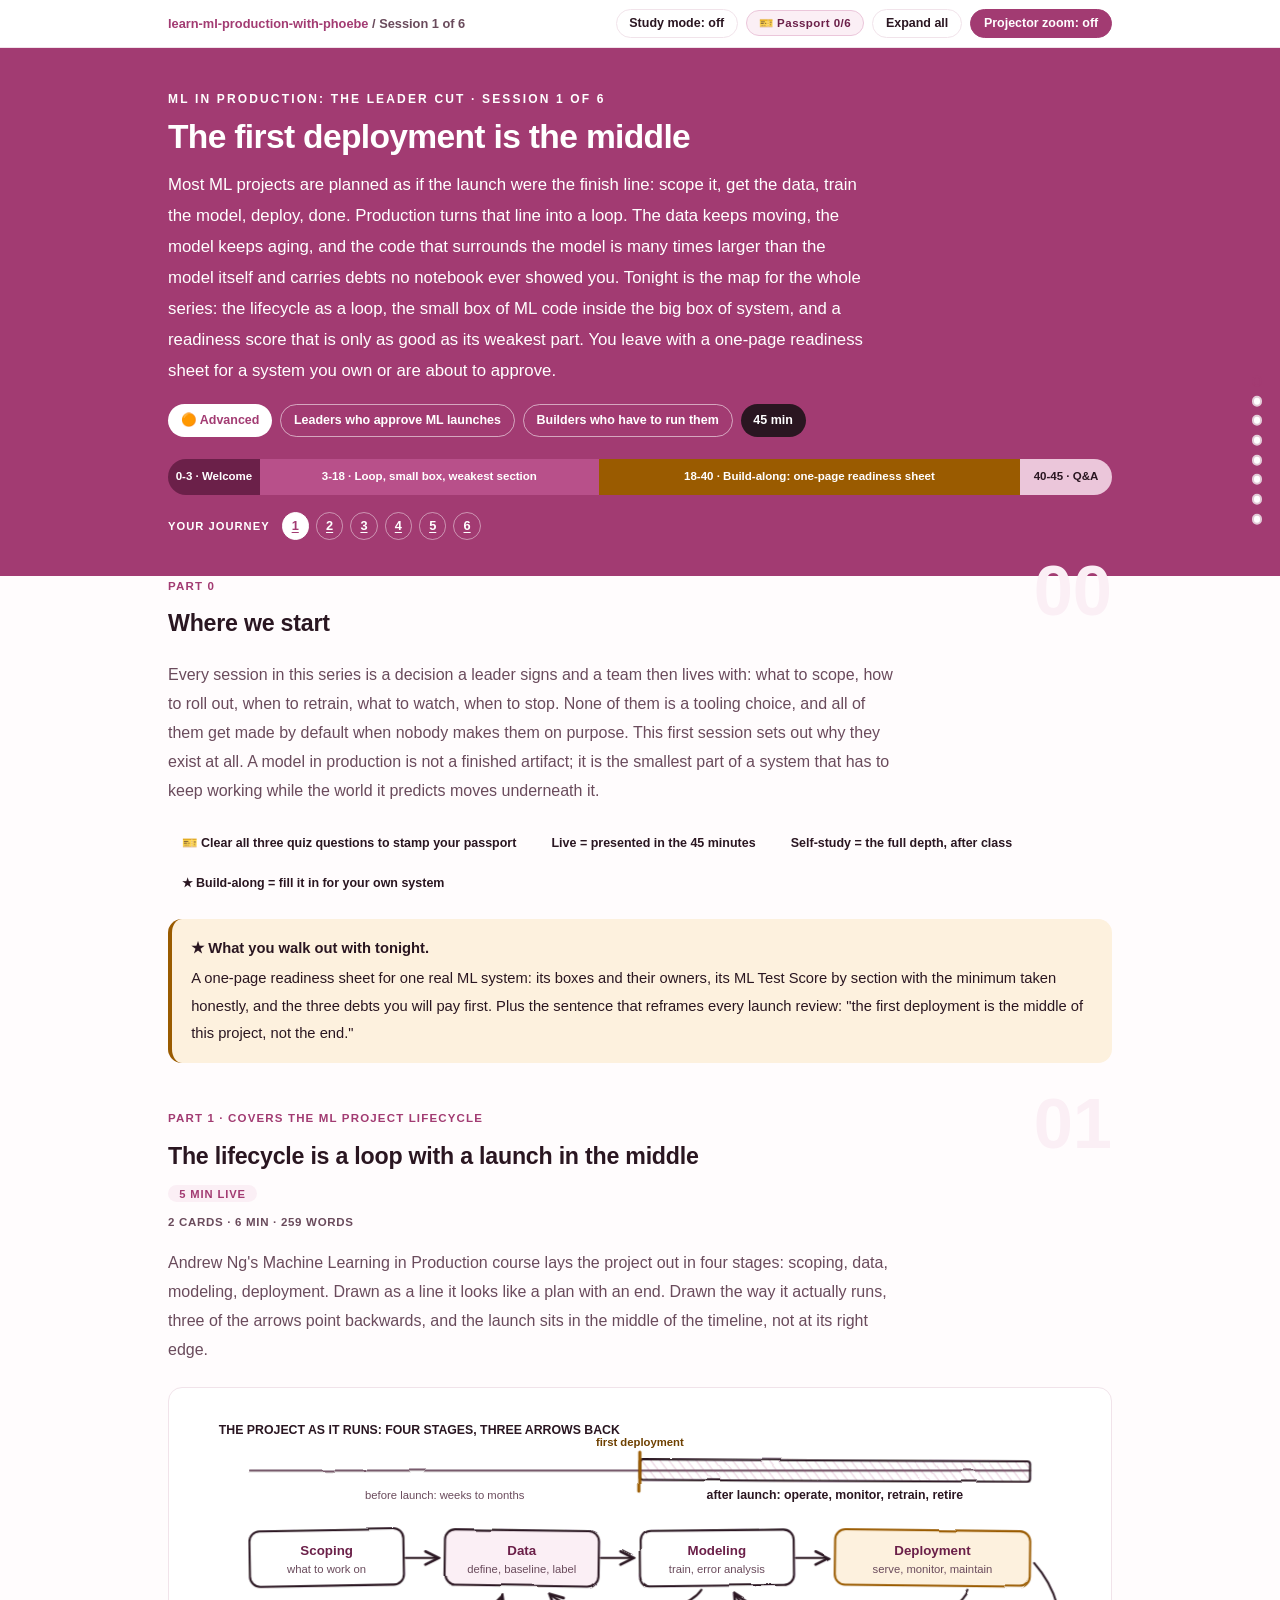
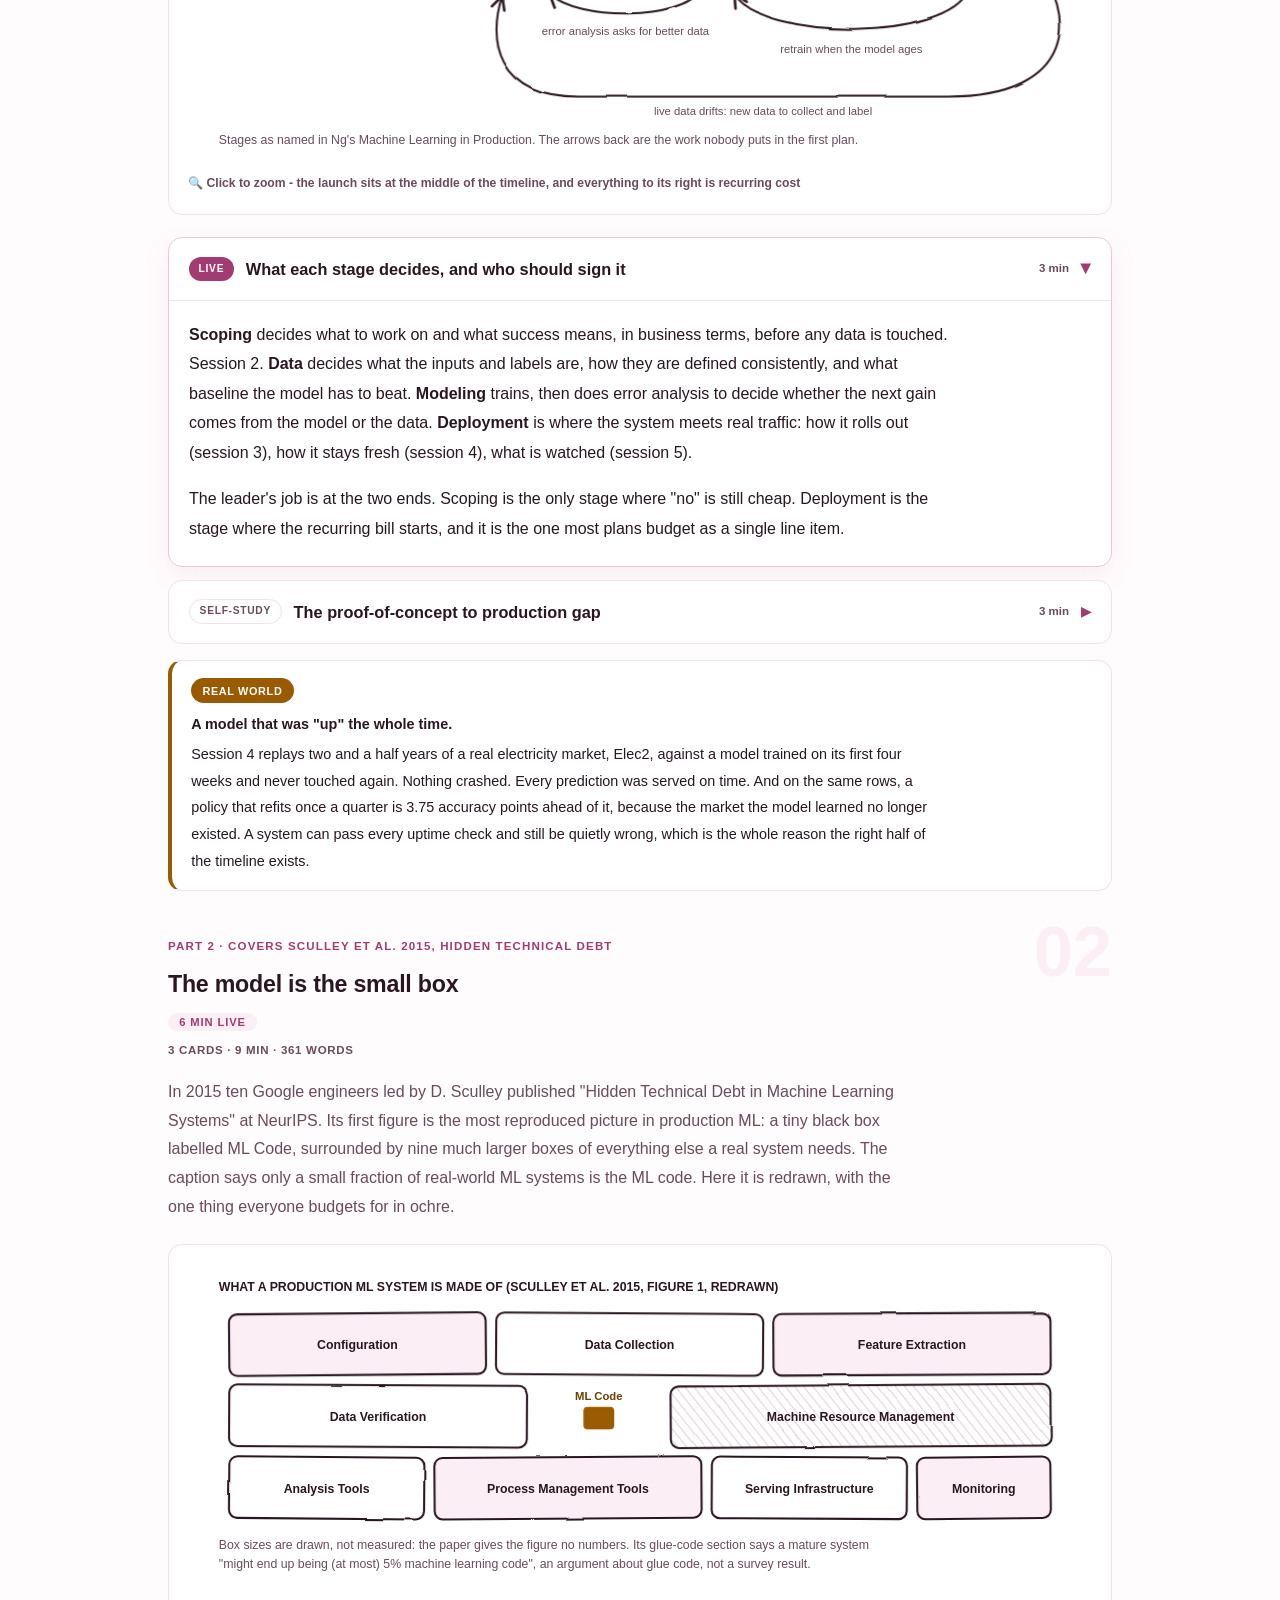
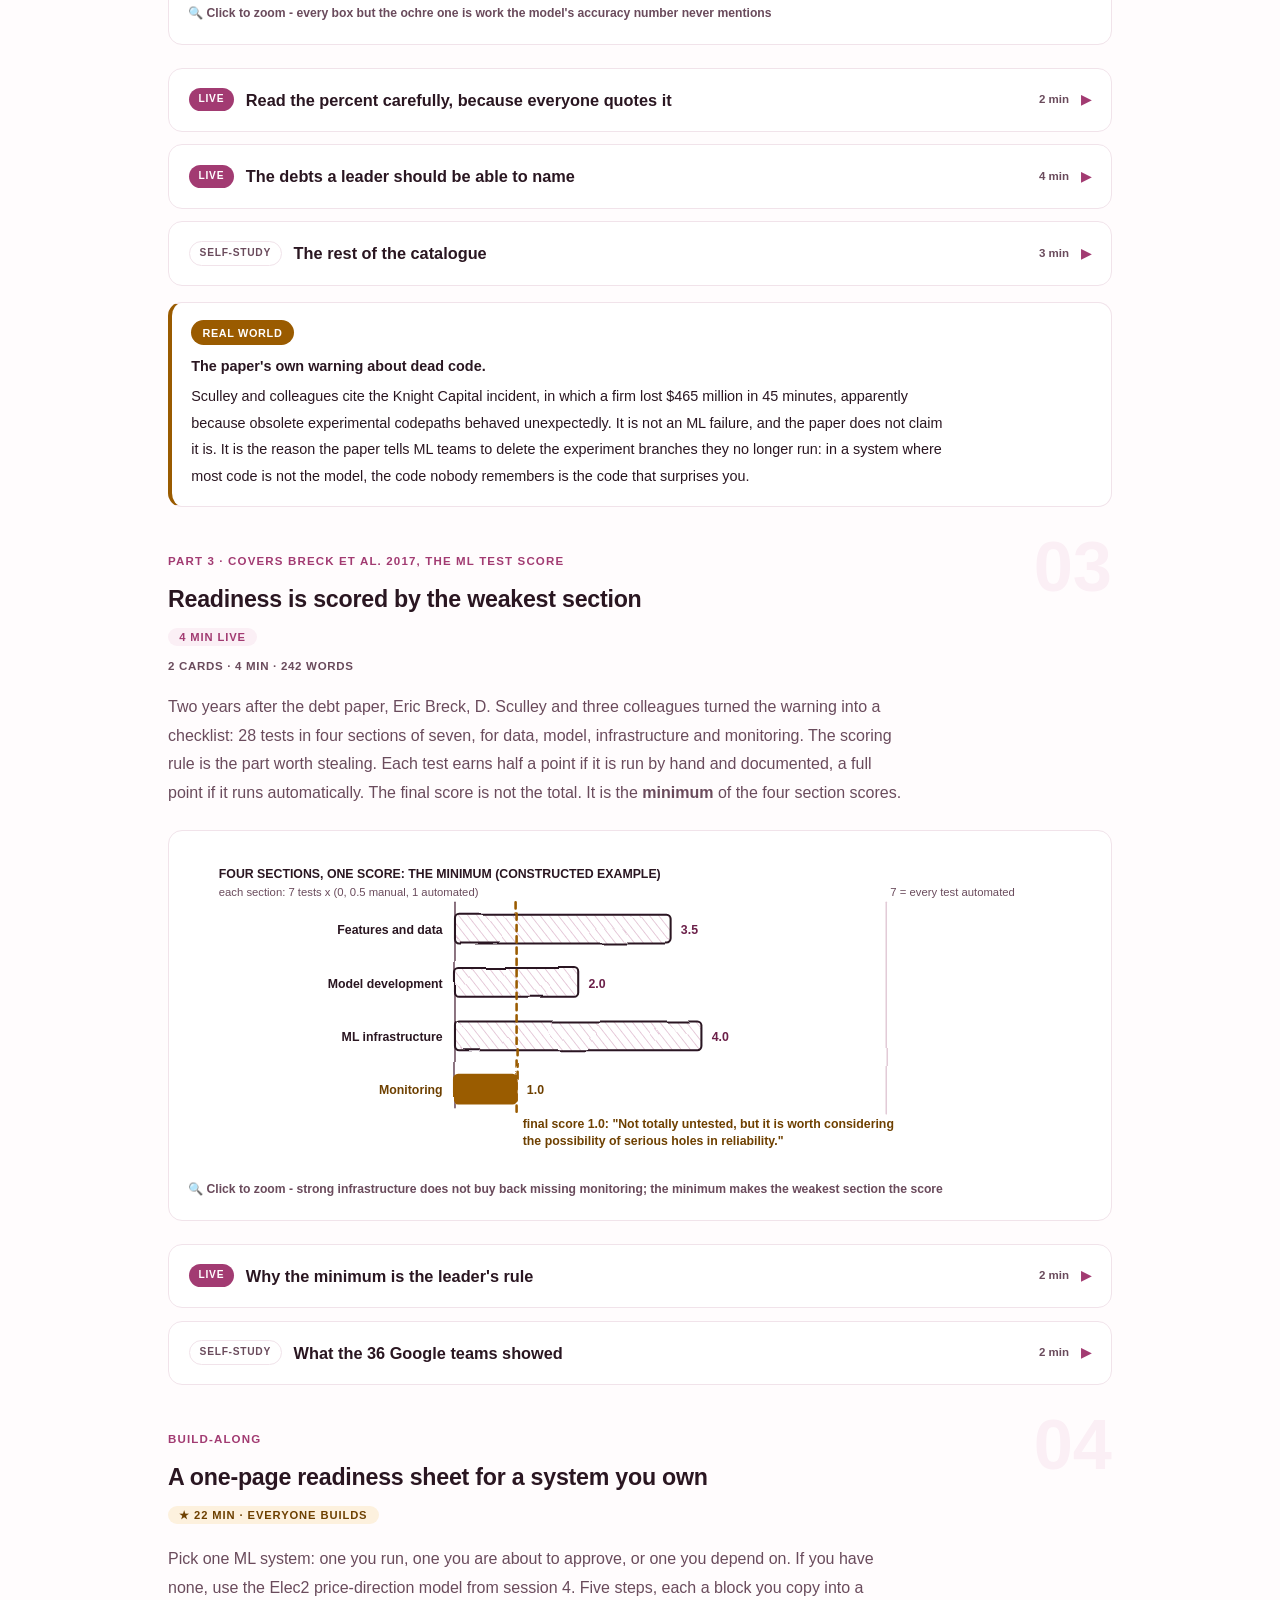
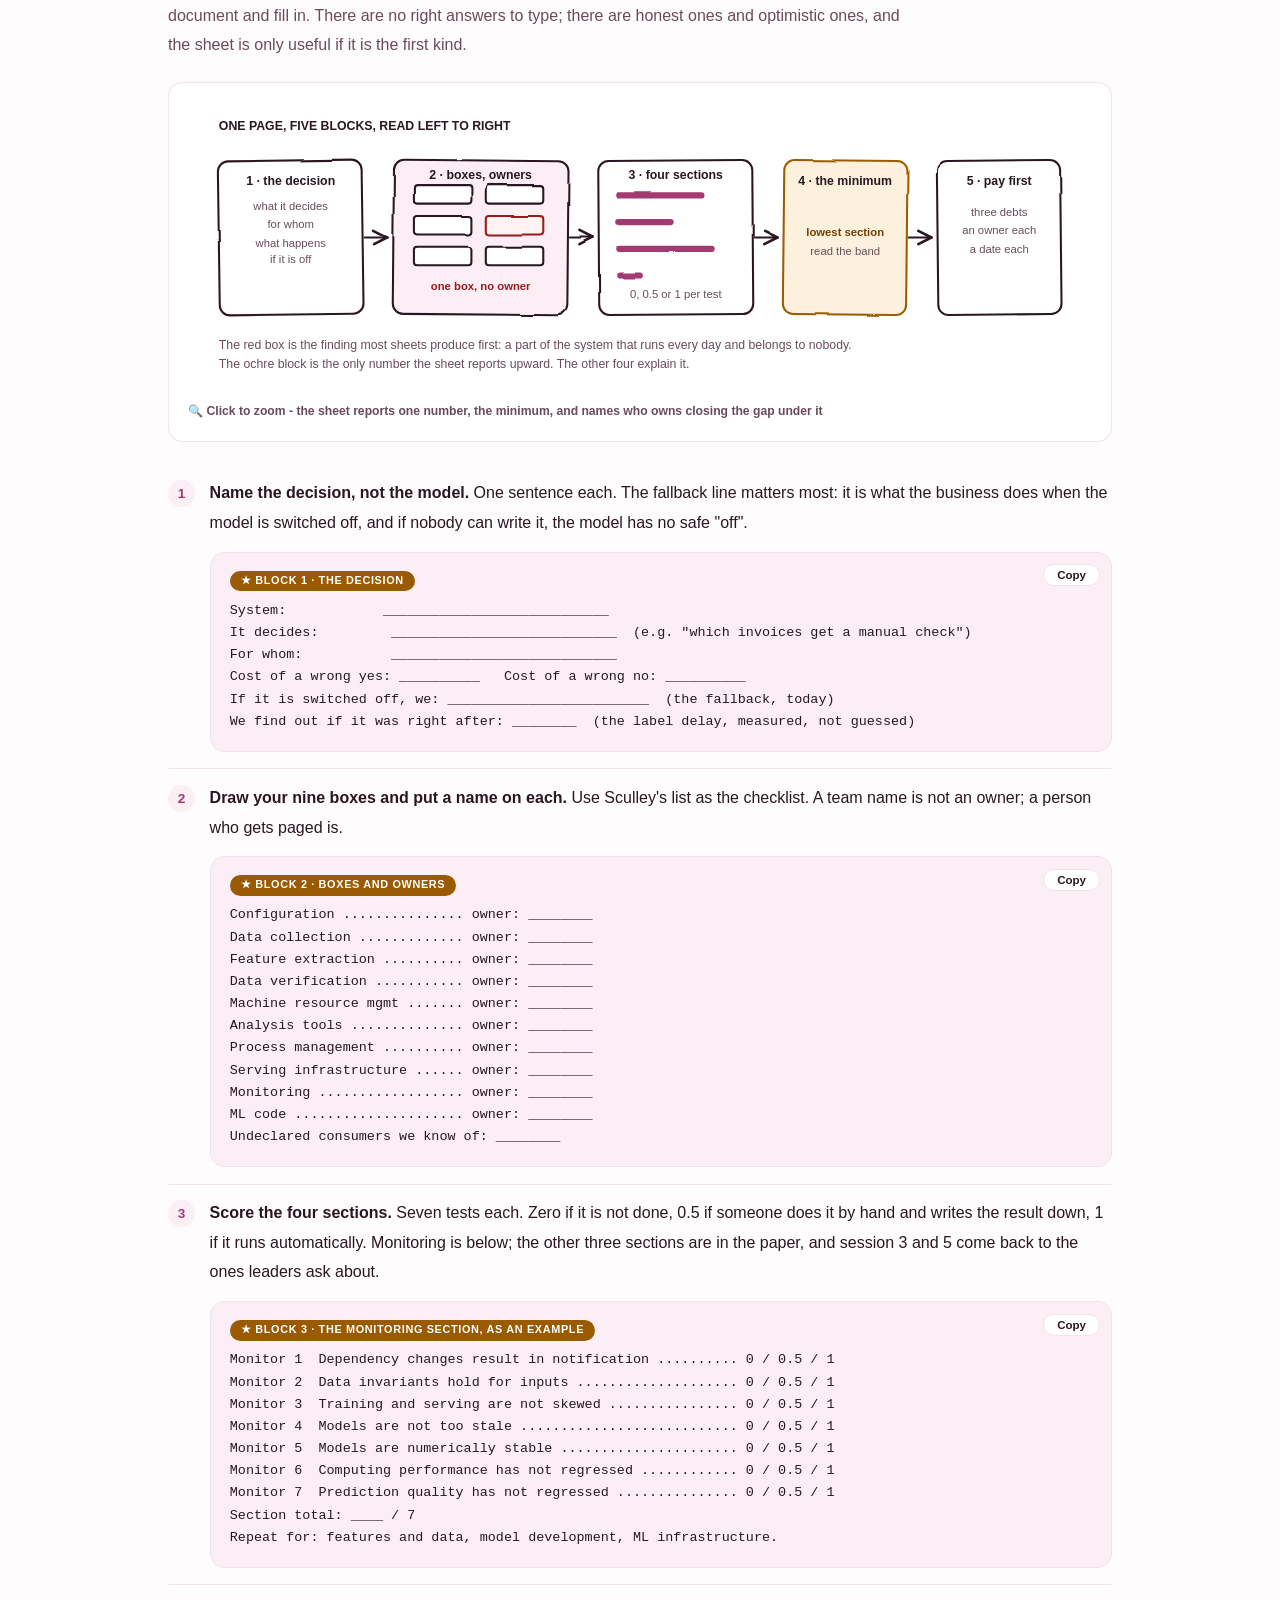
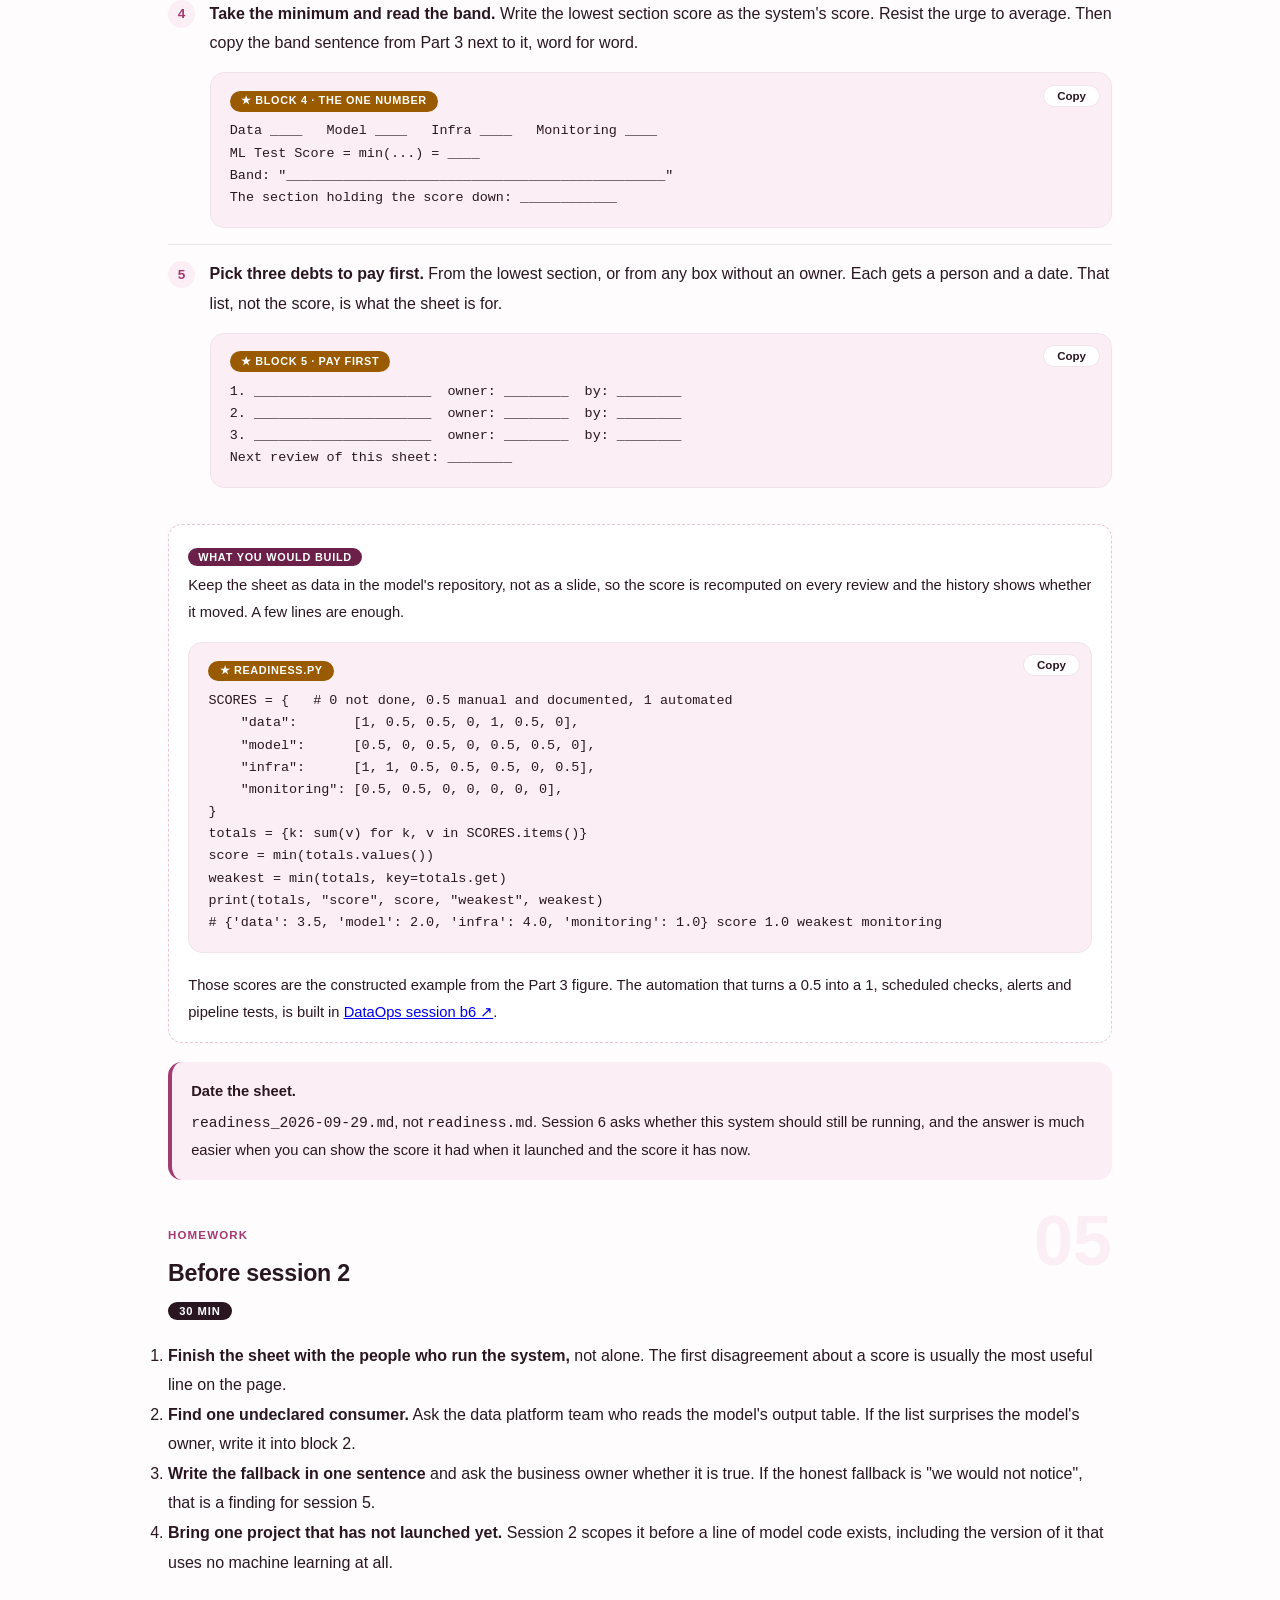
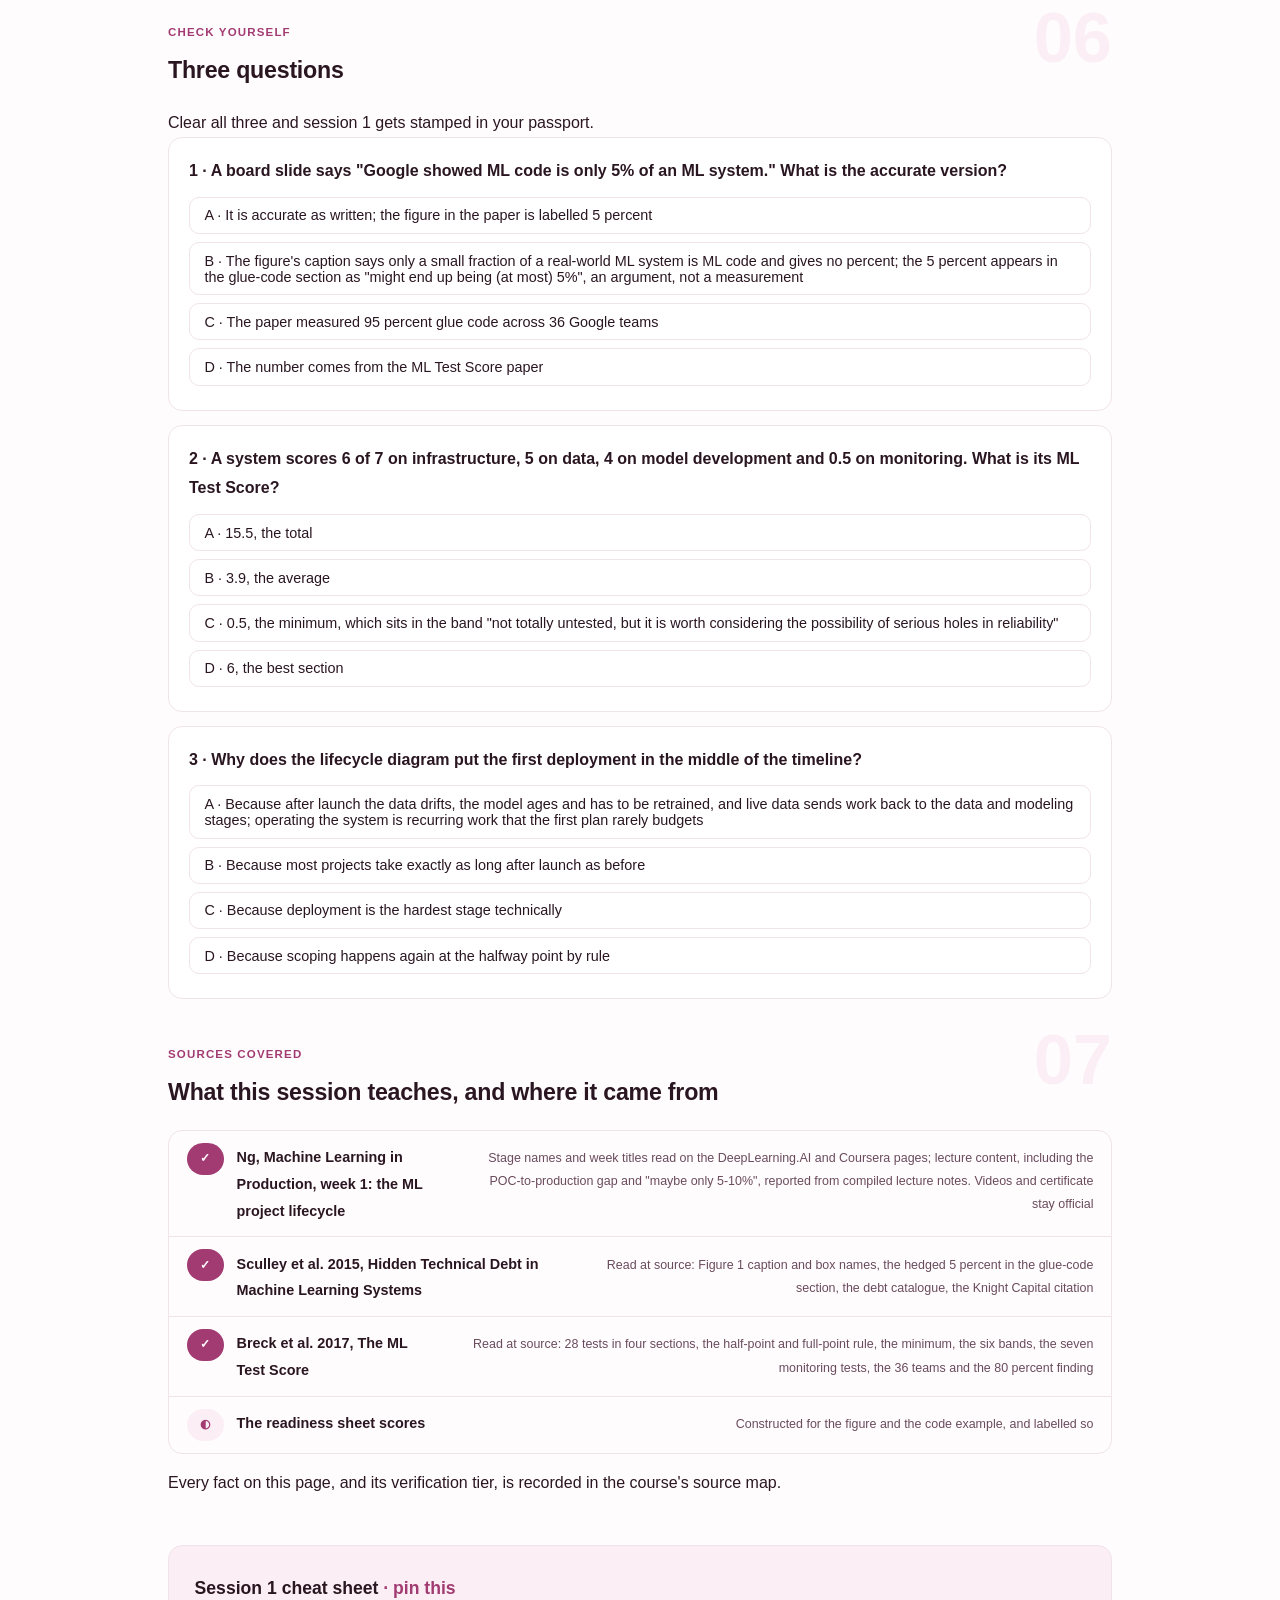
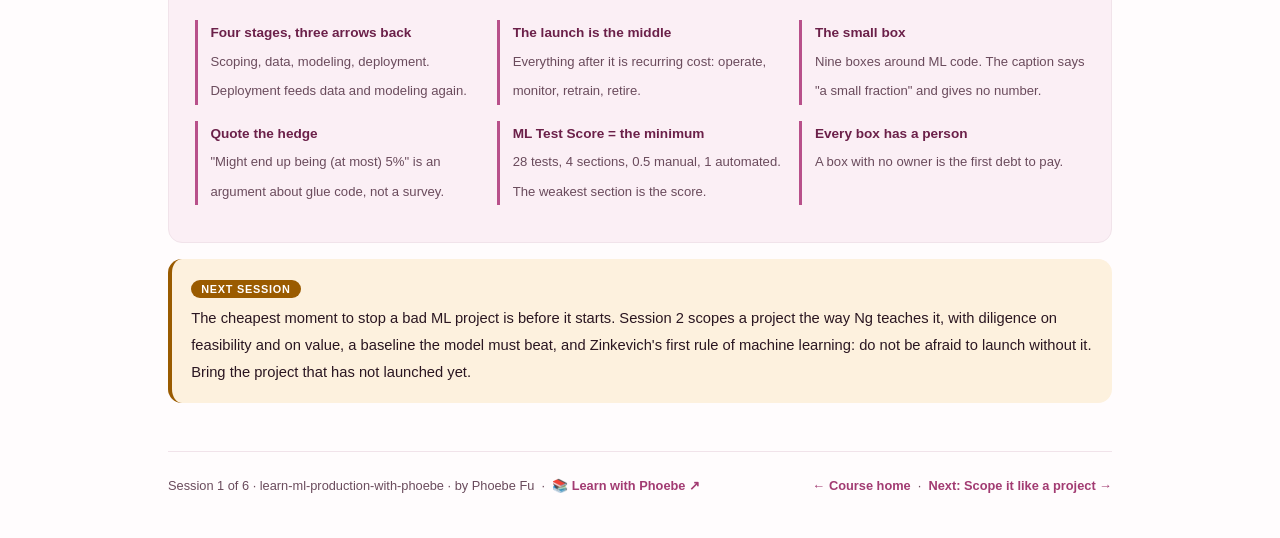
==== commit a584a626: "Prompt-box label inside the box: overflow no longer cuts it in half The label hung 0.7rem above the " ====
--- a/courses/01-the-first-deployment-is-the-middle.html
+++ b/courses/01-the-first-deployment-is-the-middle.html
@@ -19,7 +19,7 @@
 <meta name="twitter:image" content="https://phoebefu6.github.io/learn-ml-production-with-phoebe/assets/og-cover.png">
 <!-- social:end -->
 <title>Session 1 · The first deployment is the middle - learn ml production with phoebe</title>
-<link rel="stylesheet" href="../assets/style.css?v=20">
+<link rel="stylesheet" href="../assets/style.css?v=21">
 </head>
 <body>
 
--- a/assets/style.css
+++ b/assets/style.css
@@ -1337,3 +1337,8 @@
 .prompt-box b, .prompt-box strong { color: var(--indigo-deep, var(--ink)); }
 .prompt-box span, .prompt-box em, .prompt-box i { color: inherit; }
 .pp-stamp i { color: var(--ink); }
+
+/* Prompt-box label sits inside the box (2026-10-12). Hanging it 0.7rem above the edge let any
+   overflow:auto parent cut it in half; in normal flow nothing can clip it. The right margin
+   keeps it clear of the Copy button; long labels wrap instead of running under it. */
+.prompt-box > .label{ position: static; display: table; margin: 0 5.2rem .55rem 0; white-space: normal; line-height: 1.45; }
